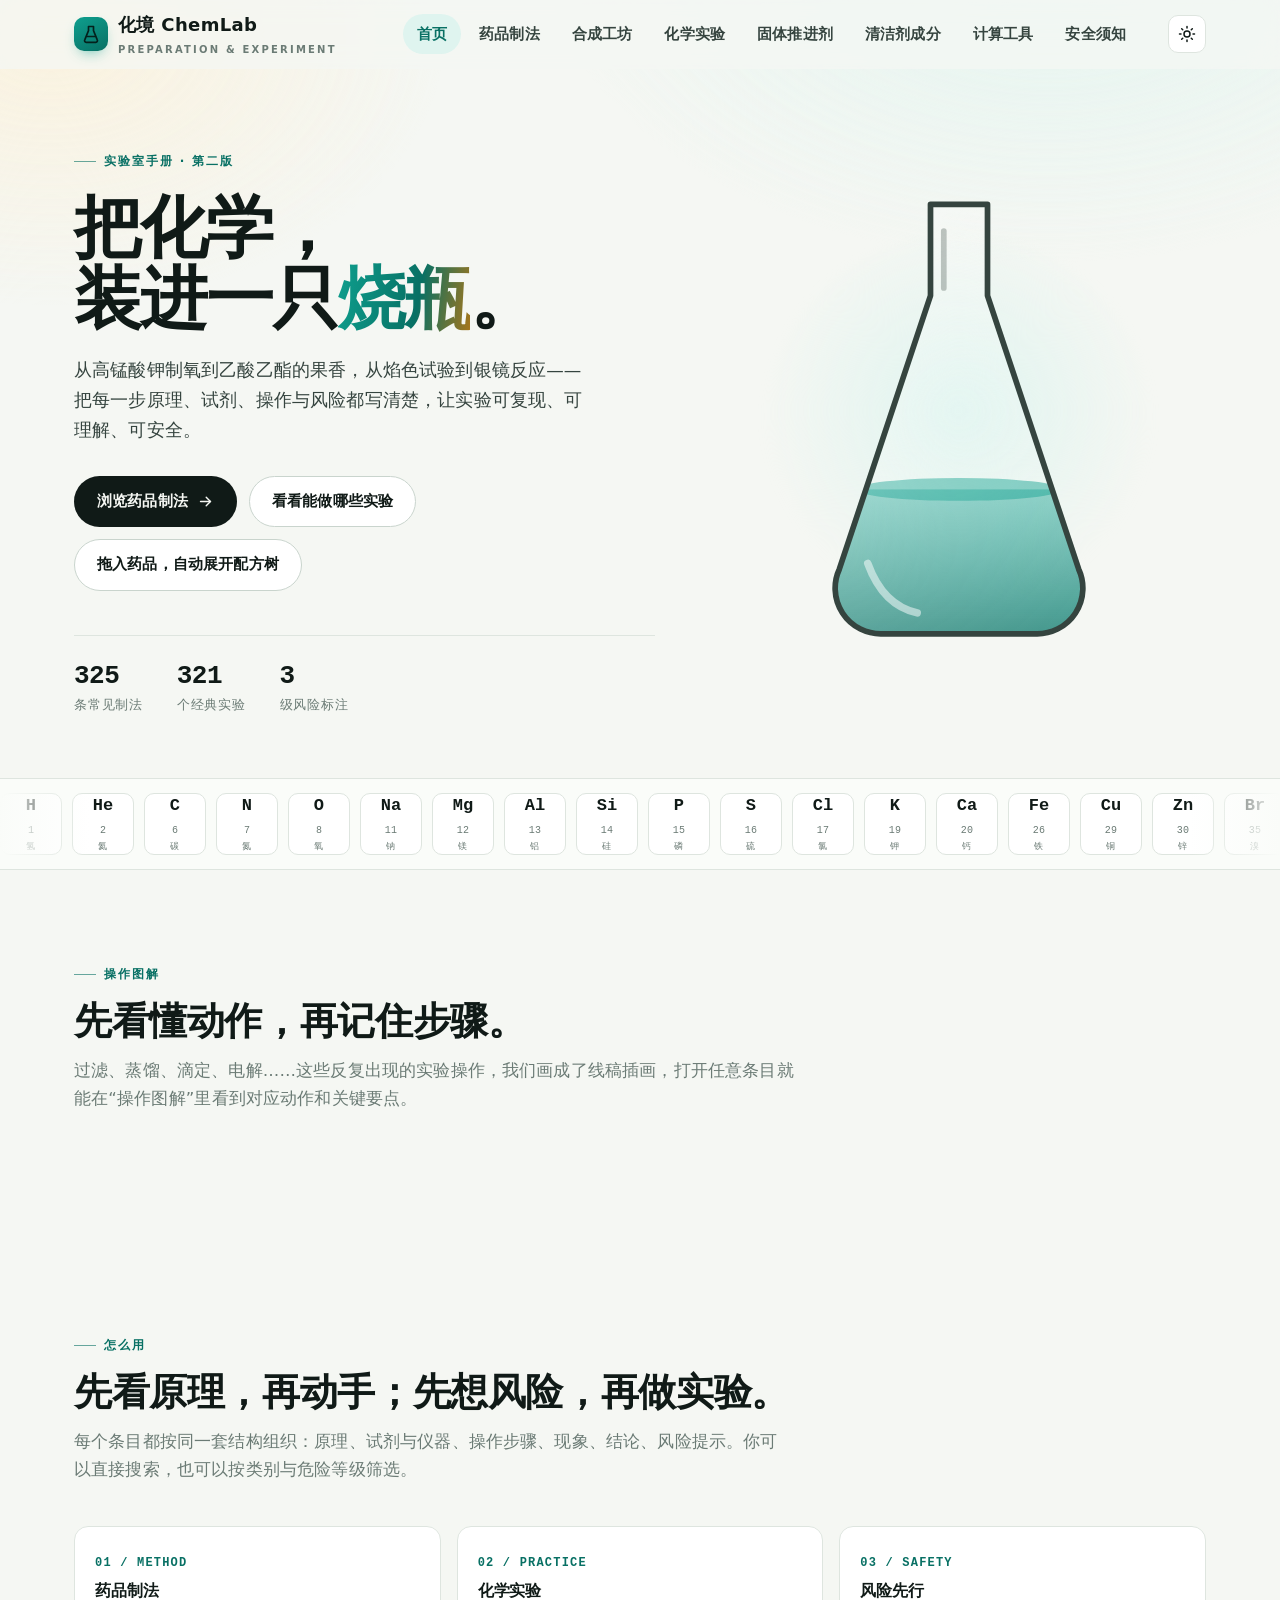
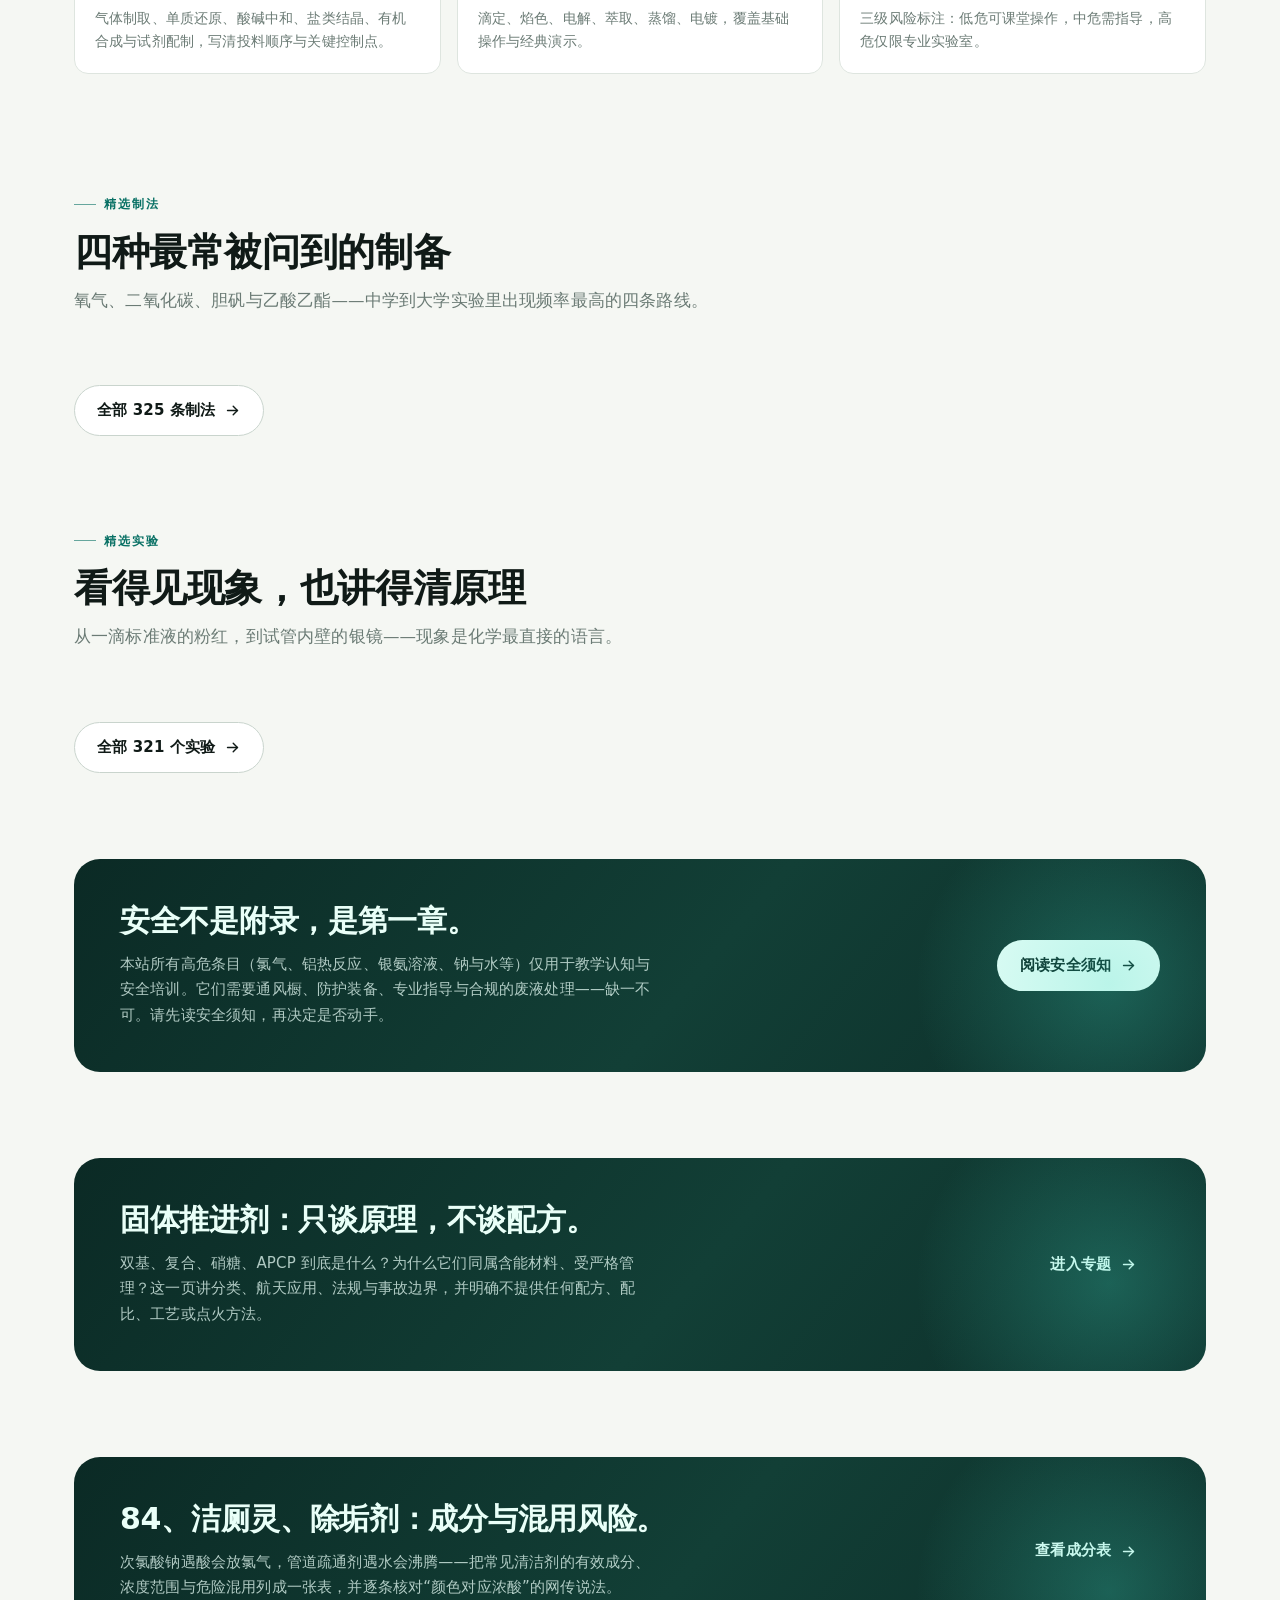
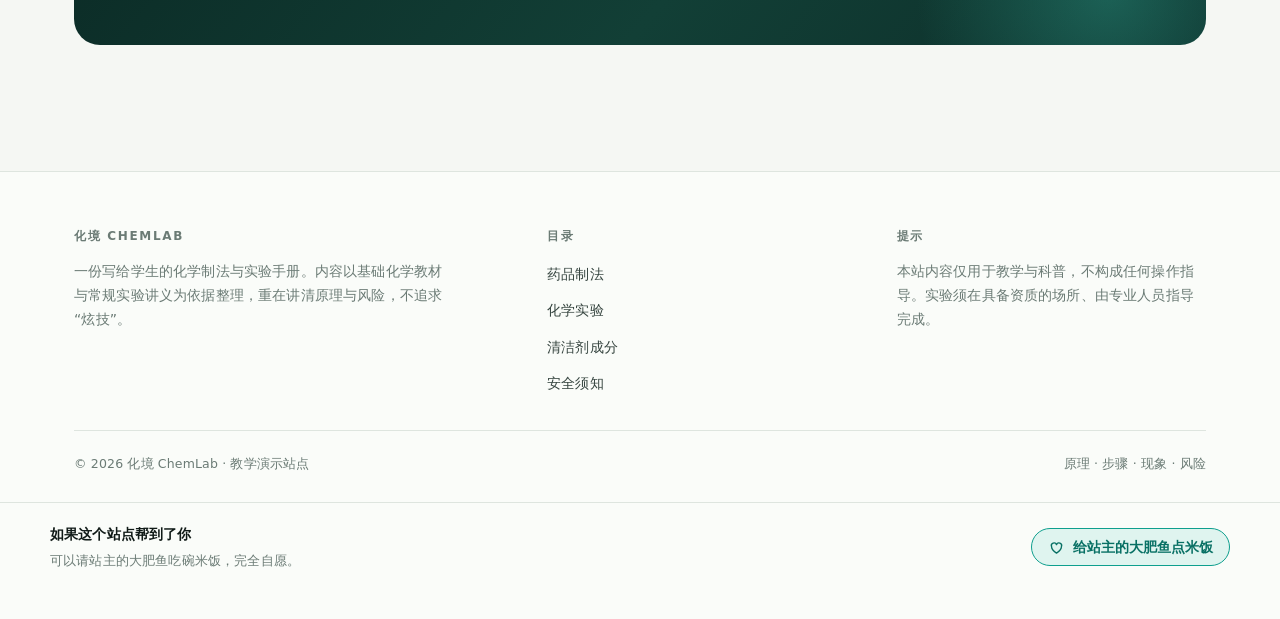
==== index.html @ 9782b228 "Add files via upload" ====
<!DOCTYPE html>
<html lang="zh-CN" data-theme="light">
<head>
<meta charset="UTF-8">
<meta name="viewport" content="width=device-width, initial-scale=1">
<title>化境 ChemLab · 常见化学品制法与化学实验手册</title>
<meta name="description" content="面向中学与大学基础化学的制法与实验手册：325 条常见化学品与试剂的实验室制法、321 个经典化学实验，含原理、试剂、步骤、现象、安全提示与实验难度分级；制造链路可视化、盐类离子交叉表，合成工坊可自动展开多步合成配方树。">
<link rel="icon" href="data:image/svg+xml,%3Csvg xmlns='http://www.w3.org/2000/svg' viewBox='0 0 24 24'%3E%3Cpath fill='%230e9f8e' d='M9 2h6v5l4.5 11A2 2 0 0 1 17.6 21H6.4a2 2 0 0 1-1.9-3L9 7V2z'/%3E%3C/svg%3E">
<script>
  (function () {
    try {
      var t = localStorage.getItem("chemlab-theme");
      if (!t) t = window.matchMedia && window.matchMedia("(prefers-color-scheme: dark)").matches ? "dark" : "light";
      document.documentElement.setAttribute("data-theme", t);
    } catch (e) {}
  })();
</script>
<link rel="stylesheet" href="assets/style.css">
  <script src="assets/analytics.js" defer></script>
  <meta name="theme-color" content="#0e9f8e">
  <meta name="color-scheme" content="light dark">
  <link rel="canonical" href="https://eloncheng0831.github.io/chemlab/">
  <meta property="og:type" content="website">
  <meta property="og:site_name" content="化境 ChemLab">
  <meta property="og:title" content="化境 ChemLab · 常见化学品制法与化学实验手册">
  <meta property="og:description" content="面向中学与大学基础化学的制法与实验手册：325 条常见化学品与试剂的实验室制法、321 个经典化学实验，含原理、试剂、步骤、现象、安全提示与实验难度分级；制造链路可视化、盐类离子交叉表，合成工坊可自动展开多步合成配方树。">
  <meta property="og:url" content="https://eloncheng0831.github.io/chemlab/">
  <meta name="twitter:card" content="summary">
  <meta name="twitter:title" content="化境 ChemLab · 常见化学品制法与化学实验手册">
  <meta name="twitter:description" content="面向中学与大学基础化学的制法与实验手册：325 条常见化学品与试剂的实验室制法、321 个经典化学实验，含原理、试剂、步骤、现象、安全提示与实验难度分级；制造链路可视化、盐类离子交叉表，合成工坊可自动展开多步合成配方树。">
</head>
<body>

<header class="nav">
  <div class="wrap nav-inner">
    <a class="brand" href="index.html" aria-label="化境 ChemLab 首页">
      <span class="mark" aria-hidden="true">
        <svg viewBox="0 0 24 24" fill="none" stroke="currentColor" stroke-width="2" stroke-linecap="round" stroke-linejoin="round"><path d="M9 3h6v5l4.5 11A2 2 0 0 1 17.6 22H6.4a2 2 0 0 1-1.9-3L9 8Z"/><path d="M7 15h10"/></svg>
      </span>
      <span>化境 ChemLab<small>Preparation &amp; Experiment</small></span>
    </a>

    <nav class="nav-links" id="nav-links" aria-label="主导航">
      <a href="index.html" aria-current="page">首页</a>
      <a href="preparations.html">药品制法</a>
      <a href="forge.html">合成工坊</a>
      <a href="experiments.html">化学实验</a>
      <a href="propellants.html">固体推进剂</a>
      <a href="cleaners.html">清洁剂成分</a>
      <a href="tools.html">计算工具</a>
      <a href="safety.html">安全须知</a>
    </nav>

    <button class="icon-btn theme-toggle" type="button" aria-label="切换主题">
      <svg class="sun" viewBox="0 0 24 24" fill="none" stroke="currentColor" stroke-width="2" stroke-linecap="round"><circle cx="12" cy="12" r="4"/><path d="M12 2v2M12 20v2M4.9 4.9l1.4 1.4M17.7 17.7l1.4 1.4M2 12h2M20 12h2M4.9 19.1l1.4-1.4M17.7 6.3l1.4-1.4"/></svg>
      <svg class="moon" viewBox="0 0 24 24" fill="none" stroke="currentColor" stroke-width="2" stroke-linecap="round" stroke-linejoin="round"><path d="M21 12.8A9 9 0 1 1 11.2 3a7 7 0 0 0 9.8 9.8Z"/></svg>
    </button>

    <button class="icon-btn nav-toggle" type="button" aria-label="打开菜单" aria-expanded="false" aria-controls="nav-links">
      <svg viewBox="0 0 24 24" fill="none" stroke="currentColor" stroke-width="2" stroke-linecap="round"><path d="M4 7h16M4 12h16M4 17h16"/></svg>
    </button>
  </div>
</header>

<main>

  <!-- ============ 英雄区 ============ -->
  <section class="hero">
    <div class="wrap hero-grid">
      <div>
        <span class="eyebrow">实验室手册 · 第二版</span>
        <h1>把化学，<br>装进一只<em>烧瓶</em>。</h1>
        <p class="lede">
          从高锰酸钾制氧到乙酸乙酯的果香，从焰色试验到银镜反应——
          把每一步原理、试剂、操作与风险都写清楚，让实验可复现、可理解、可安全。
        </p>

        <div class="hero-actions">
          <a class="btn btn-primary" href="preparations.html">
            浏览药品制法
            <svg viewBox="0 0 24 24" fill="none" stroke="currentColor" stroke-width="2" stroke-linecap="round" stroke-linejoin="round"><path d="M5 12h14"/><path d="m13 6 6 6-6 6"/></svg>
          </a>
          <a class="btn btn-ghost" href="experiments.html">看看能做哪些实验</a>
          <a class="btn btn-ghost" href="forge.html">拖入药品，自动展开配方树</a>
        </div>

        <div class="hero-stats">
          <div><span class="num">325</span><span class="lbl">条常见制法</span></div>
          <div><span class="num">321</span><span class="lbl">个经典实验</span></div>
          <div><span class="num">3</span><span class="lbl">级风险标注</span></div>
        </div>
      </div>

      <div class="flask-stage" aria-hidden="true">
        <svg class="flask" viewBox="0 0 200 270" style="color: var(--ink-2)">
          <defs>
            <linearGradient id="glass" x1="0" y1="0" x2="1" y2="1">
              <stop offset="0" stop-color="#ffffff" stop-opacity=".28"/>
              <stop offset="1" stop-color="#ffffff" stop-opacity="0"/>
            </linearGradient>
            <linearGradient id="liq" x1="0" y1="0" x2="0" y2="1">
              <stop offset="0" stop-color="var(--accent)" stop-opacity=".45"/>
              <stop offset="1" stop-color="var(--accent-deep)" stop-opacity=".82"/>
            </linearGradient>
            <clipPath id="flaskClip">
              <path d="M85 16H115V64L163 208A24 24 0 0 1 141 242H59A24 24 0 0 1 37 208L85 64Z"/>
            </clipPath>
          </defs>

          <g clip-path="url(#flaskClip)">
            <rect class="liquid" x="0" y="166" width="200" height="90" fill="url(#liq)"/>
            <ellipse cx="100" cy="166" rx="54" ry="6" fill="var(--accent)" opacity=".5"/>
            <circle class="bubble" cx="82" cy="228" r="4" fill="#eafff9" opacity=".85"/>
            <circle class="bubble" cx="104" cy="232" r="6" fill="#eafff9" opacity=".7"/>
            <circle class="bubble" cx="120" cy="226" r="3" fill="#eafff9" opacity=".9"/>
            <circle class="bubble" cx="94" cy="230" r="2.5" fill="#eafff9" opacity=".8"/>
          </g>

          <path d="M85 16H115V64L163 208A24 24 0 0 1 141 242H59A24 24 0 0 1 37 208L85 64Z"
                fill="url(#glass)" stroke="currentColor" stroke-width="3" stroke-linejoin="round"/>
          <path d="M92 30V60" stroke="currentColor" stroke-opacity=".3" stroke-width="3" stroke-linecap="round"/>
          <path d="M52 205q8 22 26 26" stroke="#ffffff" stroke-opacity=".5" stroke-width="4" stroke-linecap="round" fill="none"/>
        </svg>
      </div>
    </div>
  </section>

  <!-- ============ 元素带 ============ -->
  <div class="element-strip" aria-hidden="true">
    <div class="element-track"></div>
  </div>

  <!-- ============ 操作图解 ============ -->
  <section class="section section-art">
    <div class="wrap">
      <div class="section-head reveal">
        <span class="eyebrow">操作图解</span>
        <h2>先看懂动作，再记住步骤。</h2>
        <p>过滤、蒸馏、滴定、电解……这些反复出现的实验操作，我们画成了线稿插画，打开任意条目就能在“操作图解”里看到对应动作和关键要点。</p>
      </div>
      <div class="art-strip" id="art-strip" aria-label="常见实验操作图解"></div>
    </div>
  </section>
  <!-- ============ 三个入口 ============ -->
  <section class="section">
    <div class="wrap">
      <div class="section-head reveal">
        <span class="eyebrow">怎么用</span>
        <h2>先看原理，再动手；先想风险，再做实验。</h2>
        <p>每个条目都按同一套结构组织：原理、试剂与仪器、操作步骤、现象、结论、风险提示。你可以直接搜索，也可以按类别与危险等级筛选。</p>
      </div>

      <div class="rule-grid">
        <div class="rule reveal">
          <span class="n">01 / METHOD</span>
          <h4>药品制法</h4>
          <p>气体制取、单质还原、酸碱中和、盐类结晶、有机合成与试剂配制，写清投料顺序与关键控制点。</p>
        </div>
        <div class="rule reveal">
          <span class="n">02 / PRACTICE</span>
          <h4>化学实验</h4>
          <p>滴定、焰色、电解、萃取、蒸馏、电镀，覆盖基础操作与经典演示。</p>
        </div>
        <div class="rule reveal">
          <span class="n">03 / SAFETY</span>
          <h4>风险先行</h4>
          <p>三级风险标注：低危可课堂操作，中危需指导，高危仅限专业实验室。</p>
        </div>
      </div>
    </div>
  </section>

  <!-- ============ 精选制法 ============ -->
  <section class="section" style="padding-top: 0;">
    <div class="wrap">
      <div class="section-head reveal">
        <span class="eyebrow">精选制法</span>
        <h2>四种最常被问到的制备</h2>
        <p>氧气、二氧化碳、胆矾与乙酸乙酯——中学到大学实验里出现频率最高的四条路线。</p>
      </div>
      <div class="grid" id="featured-prep"></div>
      <div style="margin-top: 28px;">
        <a class="btn btn-ghost" href="preparations.html">
          全部 325 条制法
          <svg viewBox="0 0 24 24" fill="none" stroke="currentColor" stroke-width="2" stroke-linecap="round" stroke-linejoin="round"><path d="M5 12h14"/><path d="m13 6 6 6-6 6"/></svg>
        </a>
      </div>
    </div>
  </section>

  <!-- ============ 精选实验 ============ -->
  <section class="section" style="padding-top: 0;">
    <div class="wrap">
      <div class="section-head reveal">
        <span class="eyebrow">精选实验</span>
        <h2>看得见现象，也讲得清原理</h2>
        <p>从一滴标准液的粉红，到试管内壁的银镜——现象是化学最直接的语言。</p>
      </div>
      <div class="grid" id="featured-exp"></div>
      <div style="margin-top: 28px;">
        <a class="btn btn-ghost" href="experiments.html">
          全部 321 个实验
          <svg viewBox="0 0 24 24" fill="none" stroke="currentColor" stroke-width="2" stroke-linecap="round" stroke-linejoin="round"><path d="M5 12h14"/><path d="m13 6 6 6-6 6"/></svg>
        </a>
      </div>
    </div>
  </section>

  <!-- ============ 安全横幅 ============ -->
  <section class="section" style="padding-top: 0;">
    <div class="wrap">
      <div class="banner reveal">
        <div>
          <h3>安全不是附录，是第一章。</h3>
          <p>本站所有高危条目（氯气、铝热反应、银氨溶液、钠与水等）仅用于教学认知与安全培训。它们需要通风橱、防护装备、专业指导与合规的废液处理——缺一不可。请先读安全须知，再决定是否动手。</p>
        </div>
        <a class="btn btn-primary" href="safety.html">
          阅读安全须知
          <svg viewBox="0 0 24 24" fill="none" stroke="currentColor" stroke-width="2" stroke-linecap="round" stroke-linejoin="round"><path d="M5 12h14"/><path d="m13 6 6 6-6 6"/></svg>
        </a>
      </div>
    </div>
  </section>

  <section class="section" style="padding-top: 0;">
    <div class="wrap">
      <div class="banner reveal">
        <div>
          <h3>固体推进剂：只谈原理，不谈配方。</h3>
          <p>双基、复合、硝糖、APCP 到底是什么？为什么它们同属含能材料、受严格管理？这一页讲分类、航天应用、法规与事故边界，并明确不提供任何配方、配比、工艺或点火方法。</p>
        </div>
        <a class="btn" href="propellants.html">
          进入专题
          <svg viewBox="0 0 24 24" fill="none" stroke="currentColor" stroke-width="2" stroke-linecap="round" stroke-linejoin="round"><path d="M5 12h14"/><path d="m13 6 6 6-6 6"/></svg>
        </a>
      </div>
    </div>
  </section>


  <section class="section" style="padding-top: 0;">
    <div class="wrap">
      <div class="banner reveal">
        <div>
          <h3>84、洁厕灵、除垢剂：成分与混用风险。</h3>
          <p>次氯酸钠遇酸会放氯气，管道疏通剂遇水会沸腾——把常见清洁剂的有效成分、浓度范围与危险混用列成一张表，并逐条核对“颜色对应浓酸”的网传说法。</p>
        </div>
        <a class="btn" href="cleaners.html">
          查看成分表
          <svg viewBox="0 0 24 24" fill="none" stroke="currentColor" stroke-width="2" stroke-linecap="round" stroke-linejoin="round"><path d="M5 12h14"/><path d="m13 6 6 6-6 6"/></svg>
        </a>
      </div>
    </div>
  </section>
</main>

<footer class="footer">
  <div class="wrap">
    <div class="footer-grid">
      <div>
        <h5>化境 ChemLab</h5>
        <p>一份写给学生的化学制法与实验手册。内容以基础化学教材与常规实验讲义为依据整理，重在讲清原理与风险，不追求“炫技”。</p>
      </div>
      <div>
        <h5>目录</h5>
        <ul>
          <li><a href="preparations.html">药品制法</a></li>
          <li><a href="experiments.html">化学实验</a></li>
          <li><a href="cleaners.html">清洁剂成分</a></li>
          <li><a href="safety.html">安全须知</a></li>
        </ul>
      </div>
      <div>
        <h5>提示</h5>
        <p>本站内容仅用于教学与科普，不构成任何操作指导。实验须在具备资质的场所、由专业人员指导完成。</p>
      </div>
    </div>
    <div class="footer-bottom">
      <span>© <span data-year>2026</span> 化境 ChemLab · 教学演示站点</span>
      <span>原理 · 步骤 · 现象 · 风险</span>
    </div>
  </div>
</footer>
  <script src="assets/data-home.js"></script>
<script src="assets/add-content.js"></script>
<script src="assets/art.js"></script>
<script src="assets/app.js"></script>
</body>
</html>
---- assets/style.css ----
/* ============================================================
   化境 ChemLab — 静态站点样式
   ============================================================ */

:root {
  --bg: #f5f7f3;
  --bg-soft: #ebf0e9;
  --surface: #ffffff;
  --surface-2: #fafcf9;
  --ink: #101a17;
  --ink-2: #35443f;
  --muted: #6b7b75;
  --line: #dee5df;
  --line-strong: #c9d4cd;
  --accent: #0e9f8e;
  --accent-deep: #087064;
  --accent-soft: #dff4ef;
  --warn: #d8503a;
  --warn-soft: #fdeae6;
  --amber: #a9761a;
  --amber-soft: #fbf1db;
  --ok: #2c8a58;
  --ok-soft: #e4f4ea;
  --radius: 18px;
  --radius-sm: 12px;
  --shadow: 0 1px 2px rgba(16, 26, 23, 0.04), 0 14px 34px -22px rgba(16, 26, 23, 0.35);
  --shadow-lift: 0 2px 4px rgba(16, 26, 23, 0.05), 0 24px 48px -24px rgba(16, 26, 23, 0.32);
  --mono: "Cascadia Code", "JetBrains Mono", Consolas, "Courier New", monospace;
  --sans: "Segoe UI", "PingFang SC", "Hiragino Sans GB", "Microsoft YaHei", system-ui, -apple-system, sans-serif;
  --maxw: 1180px;
}

[data-theme="dark"] {
  --bg: #080f0d;
  --bg-soft: #0d1614;
  --surface: #101a17;
  --surface-2: #0c1513;
  --ink: #e8f2ee;
  --ink-2: #c3d3cd;
  --muted: #8ba09a;
  --line: #20302b;
  --line-strong: #2c403a;
  --accent: #3fd9c0;
  --accent-deep: #7ff0dc;
  --accent-soft: #0f2f2a;
  --warn: #ff7a62;
  --warn-soft: #2c1714;
  --amber: #e6b45c;
  --amber-soft: #2a2113;
  --ok: #5fd694;
  --ok-soft: #0f2a1c;
  --shadow: 0 1px 2px rgba(0, 0, 0, 0.4), 0 18px 40px -24px rgba(0, 0, 0, 0.8);
  --shadow-lift: 0 2px 6px rgba(0, 0, 0, 0.5), 0 30px 60px -28px rgba(0, 0, 0, 0.9);
}

* { box-sizing: border-box; }

html {
  scroll-behavior: smooth;
  -webkit-text-size-adjust: 100%;
}

body {
  margin: 0;
  background: var(--bg);
  color: var(--ink);
  font-family: var(--sans);
  font-size: 16px;
  line-height: 1.7;
  letter-spacing: 0.01em;
  -webkit-font-smoothing: antialiased;
  overflow-x: hidden;
}

body::before {
  content: "";
  position: fixed;
  inset: 0;
  z-index: -1;
  pointer-events: none;
  background:
    radial-gradient(46rem 30rem at 82% -8%, var(--accent-soft), transparent 70%),
    radial-gradient(38rem 26rem at 4% 4%, var(--amber-soft), transparent 65%);
  opacity: 0.85;
}

img, svg { display: block; max-width: 100%; }
a { color: inherit; text-decoration: none; }
button { font: inherit; color: inherit; }

h1, h2, h3, h4 {
  margin: 0;
  line-height: 1.22;
  letter-spacing: -0.01em;
  font-weight: 700;
}

p { margin: 0; }

::selection { background: var(--accent); color: #03211c; }

:focus-visible {
  outline: 2px solid var(--accent);
  outline-offset: 3px;
  border-radius: 6px;
}

.wrap {
  width: 100%;
  max-width: var(--maxw);
  margin-inline: auto;
  padding-inline: 24px;
}

/* ---------------- 导航 ---------------- */
.nav {
  position: sticky;
  top: 0;
  z-index: 60;
  backdrop-filter: blur(14px) saturate(140%);
  -webkit-backdrop-filter: blur(14px) saturate(140%);
  background: color-mix(in srgb, var(--bg) 82%, transparent);
  border-bottom: 1px solid transparent;
  transition: border-color 0.25s, background 0.25s;
}

.nav.is-scrolled {
  border-bottom-color: var(--line);
  background: color-mix(in srgb, var(--bg) 92%, transparent);
}

.nav-inner {
  display: flex;
  align-items: center;
  gap: 28px;
  height: 68px;
}

.brand {
  display: flex;
  align-items: center;
  gap: 10px;
  font-weight: 800;
  font-size: 18px;
  letter-spacing: 0.02em;
  margin-right: auto;
}

.brand .mark {
  width: 34px;
  height: 34px;
  display: grid;
  place-items: center;
  border-radius: 10px;
  background: linear-gradient(150deg, var(--accent), var(--accent-deep));
  color: #04211c;
  box-shadow: 0 6px 16px -8px var(--accent);
}

.brand .mark svg { width: 20px; height: 20px; }

.brand small {
  display: block;
  font-size: 10px;
  font-weight: 600;
  letter-spacing: 0.22em;
  text-transform: uppercase;
  color: var(--muted);
}

.nav-links {
  display: flex;
  align-items: center;
  gap: 4px;
}

.nav-links a {
  padding: 8px 14px;
  border-radius: 999px;
  font-size: 14.5px;
  font-weight: 600;
  color: var(--ink-2);
  transition: background 0.18s, color 0.18s;
}

.nav-links a:hover { background: var(--surface); color: var(--ink); }
.nav-links a[aria-current="page"] { background: var(--accent-soft); color: var(--accent-deep); }

.icon-btn {
  width: 38px;
  height: 38px;
  display: grid;
  place-items: center;
  border-radius: 10px;
  border: 1px solid var(--line);
  background: var(--surface);
  cursor: pointer;
  transition: border-color 0.18s, transform 0.18s, background 0.18s;
}

.icon-btn:hover { border-color: var(--accent); transform: translateY(-1px); }
.icon-btn svg { width: 18px; height: 18px; }

.theme-toggle .moon { display: none; }
[data-theme="dark"] .theme-toggle .sun { display: none; }
[data-theme="dark"] .theme-toggle .moon { display: block; }

.nav-toggle { display: none; }

@media (max-width: 860px) {
  .nav-links {
    position: absolute;
    top: 100%;
    left: 12px;
    right: 12px;
    flex-direction: column;
    align-items: stretch;
    gap: 2px;
    padding: 10px;
    background: var(--surface);
    border: 1px solid var(--line);
    border-radius: 16px;
    box-shadow: var(--shadow-lift);
    display: none;
  }
  .nav-links.is-open { display: flex; }
  .nav-links a { padding: 12px 14px; border-radius: 10px; font-size: 16px; }
  .nav-toggle { display: grid; }
}

/* ---------------- 通用块 ---------------- */
.eyebrow {
  display: inline-flex;
  align-items: center;
  gap: 8px;
  font-size: 12px;
  font-weight: 700;
  letter-spacing: 0.16em;
  text-transform: uppercase;
  color: var(--accent-deep);
}

.eyebrow::before {
  content: "";
  width: 22px;
  height: 1px;
  background: currentColor;
  opacity: 0.6;
}

.section { padding: 86px 0; }
.section-head { max-width: 720px; margin-bottom: 42px; }
.section-head h2 { font-size: clamp(26px, 3.4vw, 38px); margin: 14px 0 12px; }
.section-head p { color: var(--muted); font-size: 16.5px; }

.lede { font-size: 17px; color: var(--ink-2); }

.btn {
  display: inline-flex;
  align-items: center;
  gap: 9px;
  padding: 12px 22px;
  border-radius: 999px;
  font-weight: 650;
  font-size: 15px;
  border: 1px solid transparent;
  cursor: pointer;
  transition: transform 0.18s, box-shadow 0.18s, background 0.18s, border-color 0.18s;
}

.btn svg { width: 17px; height: 17px; }
.btn-primary { background: var(--ink); color: var(--bg); }
.btn-primary:hover { transform: translateY(-2px); box-shadow: 0 14px 30px -16px var(--ink); }
[data-theme="dark"] .btn-primary { background: var(--accent); color: #04211c; }
.btn-ghost { border-color: var(--line-strong); background: var(--surface); color: var(--ink); }
.btn-ghost:hover { border-color: var(--accent); color: var(--accent-deep); transform: translateY(-2px); }

/* ---------------- 英雄区 ---------------- */
.hero {
  padding: 74px 0 60px;
  position: relative;
}

.hero-grid {
  display: grid;
  grid-template-columns: 1.08fr 0.92fr;
  gap: 56px;
  align-items: center;
}

.hero h1 {
  font-size: clamp(38px, 6vw, 68px);
  letter-spacing: -0.03em;
  line-height: 1.05;
  margin: 20px 0 22px;
}

.hero h1 em {
  font-style: normal;
  background: linear-gradient(100deg, var(--accent), var(--accent-deep) 60%, var(--amber));
  -webkit-background-clip: text;
  background-clip: text;
  color: transparent;
}

.hero p.lede { max-width: 46ch; font-size: 17.5px; }

.hero-actions { display: flex; flex-wrap: wrap; gap: 12px; margin-top: 30px; }

.hero-stats {
  display: flex;
  gap: 34px;
  margin-top: 44px;
  padding-top: 26px;
  border-top: 1px solid var(--line);
}

.hero-stats .num {
  font-family: var(--mono);
  font-size: 26px;
  font-weight: 600;
  letter-spacing: -0.02em;
  display: block;
  line-height: 1.1;
}

.hero-stats .lbl { font-size: 12.5px; color: var(--muted); letter-spacing: 0.06em; }

/* 烧瓶插画 */
.flask-stage {
  position: relative;
  display: grid;
  place-items: center;
  min-height: 420px;
}

.flask-stage::before {
  content: "";
  position: absolute;
  width: 78%;
  aspect-ratio: 1;
  border-radius: 50%;
  background: radial-gradient(circle at 50% 45%, var(--accent-soft), transparent 68%);
  filter: blur(6px);
}

.flask { width: min(100%, 380px); position: relative; z-index: 1; }
.flask .liquid { animation: liquid 6s ease-in-out infinite; transform-origin: 100px 210px; }
.flask .bubble { animation: rise 4.4s linear infinite; opacity: 0; }
.flask .bubble:nth-of-type(2) { animation-delay: 1.1s; }
.flask .bubble:nth-of-type(3) { animation-delay: 2.2s; }
.flask .bubble:nth-of-type(4) { animation-delay: 3.1s; }

@keyframes liquid {
  0%, 100% { transform: rotate(0deg) scaleY(1); }
  50% { transform: rotate(-1.2deg) scaleY(1.02); }
}

@keyframes rise {
  0% { transform: translateY(0) scale(0.6); opacity: 0; }
  16% { opacity: 0.9; }
  70% { opacity: 0.55; }
  100% { transform: translateY(-52px) scale(1.05); opacity: 0; }
}

/* 元素带 */
.element-strip {
  border-block: 1px solid var(--line);
  background: var(--surface-2);
  overflow: hidden;
  padding: 14px 0;
  position: relative;
}

.element-strip::before,
.element-strip::after {
  content: "";
  position: absolute;
  top: 0;
  bottom: 0;
  width: 90px;
  z-index: 2;
  pointer-events: none;
}

.element-strip::before { left: 0; background: linear-gradient(90deg, var(--surface-2), transparent); }
.element-strip::after { right: 0; background: linear-gradient(270deg, var(--surface-2), transparent); }

.element-track {
  display: flex;
  gap: 10px;
  width: max-content;
  animation: slide 46s linear infinite;
}

.element-strip:hover .element-track { animation-play-state: paused; }

@keyframes slide {
  from { transform: translateX(0); }
  to { transform: translateX(-50%); }
}

.el {
  width: 62px;
  height: 62px;
  flex: none;
  border: 1px solid var(--line);
  border-radius: 10px;
  background: var(--surface);
  display: grid;
  align-content: center;
  justify-items: center;
  gap: 1px;
  font-family: var(--mono);
  transition: transform 0.2s, border-color 0.2s;
}

.el:hover { transform: translateY(-3px); border-color: var(--accent); }
.el b { font-size: 17px; font-weight: 700; }
.el i { font-style: normal; font-size: 10px; color: var(--muted); }
.el span { font-size: 9px; color: var(--muted); letter-spacing: 0.04em; }

/* ---------------- 卡片 ---------------- */
.grid {
  display: grid;
  grid-template-columns: repeat(auto-fill, minmax(288px, 1fr));
  gap: 18px;
}
.grid-more {
  grid-column: 1 / -1;
  justify-self: center;
  margin-top: 4px;
  padding: 10px 24px;
  border: 1px dashed var(--line-strong);
  border-radius: 999px;
  background: var(--surface);
  color: var(--ink-2);
  font: inherit;
  font-size: 13px;
  cursor: pointer;
}
.grid-more:hover { border-color: var(--accent); color: var(--accent-deep); }

.card {
  position: relative;
  display: flex;
  flex-direction: column;
  gap: 12px;
  padding: 22px 22px 20px;
  background: var(--surface);
  border: 1px solid var(--line);
  border-radius: var(--radius);
  box-shadow: var(--shadow);
  cursor: pointer;
  text-align: left;
  transition: transform 0.22s cubic-bezier(0.2, 0.7, 0.3, 1), box-shadow 0.22s, border-color 0.22s;
  overflow: hidden;
}

.card::after {
  content: "";
  position: absolute;
  inset: auto -30% -60% -30%;
  height: 120px;
  background: radial-gradient(ellipse at center, var(--accent-soft), transparent 70%);
  opacity: 0;
  transition: opacity 0.3s;
  pointer-events: none;
}

.card:hover,
.card:focus-visible {
  transform: translateY(-4px);
  border-color: color-mix(in srgb, var(--accent) 55%, var(--line));
  box-shadow: var(--shadow-lift);
}

.card:hover::after { opacity: 1; }

.card-top {
  display: flex;
  align-items: center;
  gap: 8px;
  justify-content: space-between;
}

.cat {
  font-size: 11px;
  font-weight: 700;
  letter-spacing: 0.1em;
  color: var(--accent-deep);
  background: var(--accent-soft);
  padding: 4px 10px;
  border-radius: 999px;
}

.hz {
  font-size: 11px;
  font-weight: 700;
  letter-spacing: 0.04em;
  padding: 4px 9px;
  border-radius: 999px;
  border: 1px solid;
  display: inline-flex;
  align-items: center;
  gap: 5px;
  white-space: nowrap;
}

.hz::before {
  content: "";
  width: 6px;
  height: 6px;
  border-radius: 50%;
  background: currentColor;
}

.hz-1 { color: var(--ok); background: var(--ok-soft); border-color: color-mix(in srgb, var(--ok) 26%, transparent); }
.hz-2 { color: var(--amber); background: var(--amber-soft); border-color: color-mix(in srgb, var(--amber) 30%, transparent); }
.hz-3 { color: var(--warn); background: var(--warn-soft); border-color: color-mix(in srgb, var(--warn) 32%, transparent); }

.diff {
  font-size: 11px;
  font-weight: 700;
  letter-spacing: 0.03em;
  padding: 4px 9px;
  border-radius: 999px;
  border: 1px solid var(--line);
  background: var(--surface-2);
  color: var(--muted);
  display: inline-flex;
  align-items: center;
  gap: 5px;
  white-space: nowrap;
}

.diff::before {
  content: "";
  width: 6px;
  height: 6px;
  border-radius: 2px;
  background: currentColor;
}

.diff-1 { color: var(--ok); border-color: color-mix(in srgb, var(--ok) 26%, transparent); background: var(--ok-soft); }
.diff-2 { color: var(--accent-deep); border-color: color-mix(in srgb, var(--accent) 30%, transparent); background: var(--accent-soft); }
.diff-3 { color: var(--warn); border-color: color-mix(in srgb, var(--warn) 30%, transparent); background: var(--warn-soft); }

/* 卡片标签区里的难度胶囊要压过 .card .tags span 的通用样式 */
.card .tags .diff { padding: 3px 9px; font-weight: 700; }
.card .tags .diff-1 { color: var(--ok); border-color: color-mix(in srgb, var(--ok) 26%, transparent); background: var(--ok-soft); }
.card .tags .diff-2 { color: var(--accent-deep); border-color: color-mix(in srgb, var(--accent) 30%, transparent); background: var(--accent-soft); }
.card .tags .diff-3 { color: var(--warn); border-color: color-mix(in srgb, var(--warn) 30%, transparent); background: var(--warn-soft); }

.card h3 { font-size: 19px; letter-spacing: -0.01em; }

.card .eq {
  font-family: var(--mono);
  font-size: 12.5px;
  line-height: 1.65;
  color: var(--ink-2);
  background: var(--surface-2);
  border: 1px solid var(--line);
  border-radius: 8px;
  padding: 8px 10px;
  overflow-x: auto;
  white-space: nowrap;
  scrollbar-width: thin;
}

.card .desc {
  font-size: 14px;
  color: var(--muted);
  display: -webkit-box;
  -webkit-line-clamp: 2;
  -webkit-box-orient: vertical;
  overflow: hidden;
}

.card .foot {
  margin-top: auto;
  padding-top: 6px;
  display: flex;
  align-items: center;
  justify-content: space-between;
  font-size: 12.5px;
  font-weight: 650;
  color: var(--accent-deep);
}

.card .foot svg { width: 15px; height: 15px; transition: transform 0.2s; }
.card:hover .foot svg { transform: translateX(4px); }

.card .tags { display: flex; flex-wrap: wrap; gap: 6px; }
.card .tags span {
  font-size: 11px;
  color: var(--muted);
  border: 1px solid var(--line);
  border-radius: 999px;
  padding: 2px 8px;
}

/* ---------------- 工具条 / 过滤 ---------------- */
.toolbar {
  display: flex;
  flex-wrap: wrap;
  align-items: center;
  gap: 14px;
  margin-bottom: 26px;
}

.search {
  position: relative;
  flex: 1 1 268px;
  max-width: 380px;
}

.search svg {
  position: absolute;
  left: 14px;
  top: 50%;
  transform: translateY(-50%);
  width: 17px;
  height: 17px;
  color: var(--muted);
  pointer-events: none;
}

.search input {
  width: 100%;
  padding: 12px 14px 12px 41px;
  border-radius: 999px;
  border: 1px solid var(--line);
  background: var(--surface);
  color: var(--ink);
  font: inherit;
  font-size: 14.5px;
  transition: border-color 0.18s, box-shadow 0.18s;
}

.search input::placeholder { color: var(--muted); }
.search input:focus {
  outline: none;
  border-color: var(--accent);
  box-shadow: 0 0 0 3px color-mix(in srgb, var(--accent) 18%, transparent);
}

.chips { display: flex; flex-wrap: wrap; gap: 7px; }

.chip {
  padding: 8px 14px;
  border-radius: 999px;
  border: 1px solid var(--line);
  background: var(--surface);
  font-size: 13px;
  font-weight: 600;
  color: var(--ink-2);
  cursor: pointer;
  transition: all 0.16s;
}

.chip:hover { border-color: var(--line-strong); color: var(--ink); }
.chip[aria-pressed="true"] {
  background: var(--ink);
  border-color: var(--ink);
  color: var(--bg);
}

[data-theme="dark"] .chip[aria-pressed="true"] { background: var(--accent); border-color: var(--accent); color: #04211c; }

.result-note { font-size: 13px; color: var(--muted); margin-left: auto; }

.empty {
  grid-column: 1 / -1;
  text-align: center;
  padding: 64px 20px;
  color: var(--muted);
  border: 1px dashed var(--line-strong);
  border-radius: var(--radius);
  background: var(--surface-2);
}

.empty b { display: block; color: var(--ink); font-size: 17px; margin-bottom: 6px; }

/* ---------------- 详情弹层 ---------------- */
dialog.sheet {
  width: min(880px, calc(100vw - 32px));
  max-height: min(88vh, 900px);
  padding: 0;
  border: 1px solid var(--line);
  border-radius: 22px;
  background: var(--surface);
  color: var(--ink);
  box-shadow: 0 40px 100px -40px rgba(0, 0, 0, 0.6);
  overflow: hidden;
}

dialog.sheet::backdrop {
  background: rgba(6, 14, 12, 0.55);
  backdrop-filter: blur(5px);
}

.sheet-shell {
  display: flex;
  flex-direction: column;
  max-height: min(88vh, 900px);
}

.sheet-head {
  position: sticky;
  top: 0;
  z-index: 2;
  display: flex;
  align-items: flex-start;
  gap: 16px;
  padding: 24px 26px 20px;
  background: var(--surface);
  border-bottom: 1px solid var(--line);
}

.sheet-head h3 { font-size: clamp(21px, 2.6vw, 26px); }
.sheet-head .sub {
  margin-top: 6px;
  font-family: var(--mono);
  font-size: 13px;
  color: var(--muted);
  word-break: break-word;
}

.sheet-head .meta { display: flex; gap: 8px; margin-top: 12px; flex-wrap: wrap; }

.sheet-title-wrap { flex: 1; min-width: 0; }

.sheet-close {
  margin-left: auto;
  flex: none;
  width: 36px;
  height: 36px;
  border-radius: 50%;
  border: 1px solid var(--line);
  background: var(--surface-2);
  display: grid;
  place-items: center;
  cursor: pointer;
  transition: background 0.18s, transform 0.18s;
}

.sheet-close:hover { background: var(--bg-soft); transform: rotate(90deg); }
.sheet-close svg { width: 16px; height: 16px; }

.sheet-body {
  overflow-y: auto;
  min-height: 0;
  padding: 24px 26px 34px;
  display: grid;
  gap: 26px;
  overscroll-behavior: contain;
}

.block h4 {
  display: flex;
  align-items: center;
  gap: 9px;
  font-size: 12px;
  font-weight: 800;
  letter-spacing: 0.14em;
  text-transform: uppercase;
  color: var(--muted);
  margin-bottom: 12px;
}

.block h4::before {
  content: "";
  width: 3px;
  height: 13px;
  border-radius: 2px;
  background: var(--accent);
}

.block .body-text { color: var(--ink-2); font-size: 15.5px; }

.eqs { display: grid; gap: 8px; }

.eqline {
  font-family: var(--mono);
  font-size: 13.5px;
  line-height: 1.6;
  padding: 12px 14px;
  border-radius: 10px;
  background: var(--surface-2);
  border: 1px solid var(--line);
  border-left: 3px solid var(--accent);
  overflow-x: auto;
  white-space: pre-wrap;
  word-break: break-word;
}

.two-col { display: grid; grid-template-columns: 1fr 1fr; gap: 18px; }

.list-plain { margin: 0; padding: 0; list-style: none; display: grid; gap: 8px; }

.list-plain li {
  display: flex;
  gap: 9px;
  font-size: 14.5px;
  color: var(--ink-2);
  line-height: 1.6;
}

.list-plain li::before {
  content: "";
  flex: none;
  width: 5px;
  height: 5px;
  margin-top: 9px;
  border-radius: 50%;
  background: var(--line-strong);
}

.steps { list-style: none; margin: 0; padding: 0; counter-reset: step; display: grid; gap: 12px; }

.steps li {
  position: relative;
  counter-increment: step;
  padding-left: 40px;
  font-size: 15px;
  color: var(--ink-2);
  line-height: 1.65;
}

.steps li::before {
  content: counter(step, decimal-leading-zero);
  position: absolute;
  left: 0;
  top: 1px;
  width: 27px;
  height: 27px;
  display: grid;
  place-items: center;
  border-radius: 8px;
  background: var(--accent-soft);
  color: var(--accent-deep);
  font-family: var(--mono);
  font-size: 11.5px;
  font-weight: 700;
}

.callout {
  display: flex;
  gap: 12px;
  padding: 14px 16px;
  border-radius: 12px;
  font-size: 14.5px;
  line-height: 1.65;
  border: 1px solid;
}

.callout svg { width: 18px; height: 18px; flex: none; margin-top: 2px; }
.callout-warn { background: var(--warn-soft); border-color: color-mix(in srgb, var(--warn) 30%, transparent); color: var(--warn); }
.callout-warn .callout-text { color: var(--ink-2); }
.callout-ok { background: var(--ok-soft); border-color: color-mix(in srgb, var(--ok) 26%, transparent); color: var(--ok); }
.callout-ok .callout-text { color: var(--ink-2); }

/* ---------------- 首页其他区块 ---------------- */
.split {
  display: grid;
  grid-template-columns: 0.9fr 1.1fr;
  gap: 48px;
  align-items: start;
}

.feature-list { display: grid; gap: 2px; }

.feature-item {
  display: grid;
  grid-template-columns: 44px 1fr;
  gap: 16px;
  padding: 18px 0;
  border-bottom: 1px solid var(--line);
}

.feature-item:first-child { border-top: 1px solid var(--line); }

.feature-item .idx {
  font-family: var(--mono);
  font-size: 12px;
  color: var(--muted);
  padding-top: 3px;
}

.feature-item h4 { font-size: 16px; margin-bottom: 4px; }
.feature-item p { font-size: 14px; color: var(--muted); }

.banner {
  position: relative;
  overflow: hidden;
  border-radius: 26px;
  padding: 44px 46px;
  background: linear-gradient(130deg, #0b2a25, #123f36 55%, #0d2f2a);
  color: #e9fff8;
  display: grid;
  grid-template-columns: 1fr auto;
  gap: 32px;
  align-items: center;
}

.banner::before {
  content: "";
  position: absolute;
  inset: -40% -10% auto auto;
  width: 420px;
  height: 420px;
  border-radius: 50%;
  background: radial-gradient(circle, rgba(63, 217, 192, 0.28), transparent 65%);
  pointer-events: none;
}

.banner h3 { font-size: clamp(22px, 3vw, 30px); margin-bottom: 12px; }
.banner p { color: rgba(233, 255, 248, 0.74); font-size: 15px; max-width: 56ch; }
.banner .btn-primary { background: #eafff9; color: #06241f; }
.banner .btn-primary:hover { box-shadow: 0 16px 34px -18px #eafff9; }

/* ---------------- 页头 ---------------- */
.page-head { padding: 62px 0 34px; }
.page-head h1 { font-size: clamp(32px, 5vw, 50px); letter-spacing: -0.025em; margin: 16px 0 14px; }
.page-head p { color: var(--muted); max-width: 62ch; font-size: 16.5px; }

.breadcrumb {
  display: flex;
  align-items: center;
  gap: 8px;
  font-size: 12.5px;
  color: var(--muted);
  margin-bottom: 4px;
}

.breadcrumb a:hover { color: var(--accent-deep); }

/* ---------------- 安全页 ---------------- */
.prose { max-width: 74ch; }
.prose h2 { font-size: clamp(24px, 3.2vw, 32px); margin: 52px 0 16px; scroll-margin-top: 90px; }
.prose h2:first-child { margin-top: 0; }
.prose h3 { font-size: 19px; margin: 30px 0 10px; }
.prose p { color: var(--ink-2); margin: 12px 0; }
.prose ul, .prose ol { color: var(--ink-2); padding-left: 22px; margin: 12px 0; }
.prose li { margin: 7px 0; }
.prose strong { color: var(--ink); }

.rule-grid { display: grid; grid-template-columns: repeat(auto-fit, minmax(250px, 1fr)); gap: 16px; margin: 26px 0; }

.rule {
  padding: 20px;
  border: 1px solid var(--line);
  border-radius: 14px;
  background: var(--surface);
}

.rule .n {
  font-family: var(--mono);
  font-size: 12px;
  color: var(--accent-deep);
  font-weight: 700;
  letter-spacing: 0.1em;
}

.rule h4 { font-size: 15.5px; margin: 8px 0 6px; }
.rule p { font-size: 13.5px; color: var(--muted); margin: 0; }

.table-scroll { overflow-x: auto; border: 1px solid var(--line); border-radius: 14px; }

table.data {
  width: 100%;
  border-collapse: collapse;
  font-size: 14px;
  min-width: 560px;
  background: var(--surface);
}

table.data th,
table.data td {
  text-align: left;
  padding: 12px 16px;
  border-bottom: 1px solid var(--line);
  vertical-align: top;
}

table.data th {
  font-size: 12px;
  letter-spacing: 0.08em;
  text-transform: uppercase;
  color: var(--muted);
  background: var(--surface-2);
  white-space: nowrap;
}

table.data tr:last-child td { border-bottom: 0; }
table.data td:first-child { font-weight: 600; white-space: nowrap; }

/* ---------------- 页脚 ---------------- */
.footer {
  border-top: 1px solid var(--line);
  padding: 54px 0 28px;
  background: var(--surface-2);
  margin-top: 40px;
}

.footer-grid {
  display: grid;
  grid-template-columns: 1.4fr 1fr 1fr;
  gap: 40px;
  padding-bottom: 34px;
}

.footer h5 {
  font-size: 12px;
  letter-spacing: 0.14em;
  text-transform: uppercase;
  color: var(--muted);
  margin: 0 0 14px;
}

.footer p { font-size: 14px; color: var(--muted); max-width: 42ch; }
.footer ul { list-style: none; margin: 0; padding: 0; display: grid; gap: 9px; }
.footer ul a { font-size: 14px; color: var(--ink-2); }
.footer ul a:hover { color: var(--accent-deep); }

.footer-bottom {
  display: flex;
  flex-wrap: wrap;
  gap: 10px;
  justify-content: space-between;
  padding-top: 22px;
  border-top: 1px solid var(--line);
  font-size: 12.5px;
  color: var(--muted);
}

/* ---------------- 入场动画 ---------------- */
.reveal {
  opacity: 0;
  transform: translateY(18px);
  transition: opacity 0.6s cubic-bezier(0.2, 0.7, 0.3, 1), transform 0.6s cubic-bezier(0.2, 0.7, 0.3, 1);
}

.reveal.is-in { opacity: 1; transform: none; }

/* ---------------- 响应式 ---------------- */
@media (max-width: 980px) {
  .hero-grid, .split { grid-template-columns: 1fr; gap: 36px; }
  .flask-stage { order: -1; min-height: 300px; }
  .flask { width: min(100%, 280px); }
  .two-col { grid-template-columns: 1fr; }
  .footer-grid { grid-template-columns: 1fr 1fr; }
  .banner { grid-template-columns: 1fr; padding: 34px 28px; }
}

@media (max-width: 640px) {
  .section { padding: 62px 0; }
  .hero { padding: 46px 0 40px; }
  .hero-stats { gap: 22px; }
  .hero-stats .num { font-size: 22px; }
  .grid { grid-template-columns: 1fr; }
  .sheet-head, .sheet-body { padding-inline: 18px; }
  .footer-grid { grid-template-columns: 1fr; gap: 28px; }
  .result-note { margin-left: 0; width: 100%; }
  .toolbar { gap: 10px; }
  .search { max-width: none; }
}

@media (prefers-reduced-motion: reduce) {
  *, *::before, *::after {
    animation-duration: 0.001ms !important;
    animation-iteration-count: 1 !important;
    transition-duration: 0.001ms !important;
    scroll-behavior: auto !important;
  }
  .reveal { opacity: 1; transform: none; }
}

@media print {
  .nav, .footer, .toolbar, .element-strip, .hero-actions, dialog.sheet::backdrop { display: none !important; }
  body { background: #fff; color: #000; }
  body::before { display: none; }
  .card { break-inside: avoid; box-shadow: none; }
  dialog.sheet { position: static; max-height: none; border: 0; }
}

/* ---------------- 快捷录入提示条 ---------------- */
.addon-notice {
  position: fixed;
  left: 18px;
  bottom: 18px;
  z-index: 120;
  width: min(400px, calc(100vw - 36px));
  padding: 14px 16px;
  border: 1px solid #e8ff47;
  background: #111a1b;
  color: #dbe7e3;
  box-shadow: 0 18px 50px rgba(0, 0, 0, 0.45);
  font-size: 12px;
  line-height: 1.6;
}
.addon-notice b {
  display: block;
  margin-bottom: 6px;
  font-family: var(--mono);
  font-size: 10px;
  letter-spacing: 0.14em;
  color: #e8ff47;
}
.addon-notice ul { margin: 0; padding-left: 16px; color: #b9c9c4; }
.addon-notice li { margin: 2px 0; }
.addon-notice p { margin: 6px 0 0; color: #93a7a2; }
.addon-notice button {
  margin-top: 10px;
  padding: 6px 12px;
  border: 0;
  background: #e8ff47;
  color: #0a1010;
  font-size: 11px;
  cursor: pointer;
}


/* ---------------- 操作图解（自绘 SVG 插画） ---------------- */
.card-figure {
  margin: 0 0 12px;
  height: 82px;
  border-radius: 12px;
  border: 1px solid var(--line);
  background:
    radial-gradient(120px 60px at 18% 20%, var(--accent-soft), transparent 70%),
    var(--surface-2);
  display: flex;
  align-items: center;
  justify-content: center;
  overflow: hidden;
  color: var(--ink-2);
}
.card-figure .art-svg { width: 150px; height: 82px; }
.card:hover .card-figure,
.card:focus-visible .card-figure { color: var(--accent-deep); border-color: var(--line-strong); }

.art-figure { margin: 0; }
.art-frame {
  display: flex;
  align-items: center;
  justify-content: center;
  padding: 14px;
  border: 1px solid var(--line);
  border-radius: 16px;
  background:
    radial-gradient(240px 120px at 20% 10%, var(--accent-soft), transparent 70%),
    var(--surface-2);
  color: var(--ink-2);
}
.art-frame .art-svg { width: min(100%, 440px); height: auto; }
.art-cap {
  margin: 10px 2px 0;
  font-size: 13px;
  line-height: 1.7;
  color: var(--muted);
}
.art-cap b { color: var(--ink); font-weight: 600; margin-right: 4px; }
.art-block .art-figure { margin-top: 4px; }

/* 图解横条（页面头部展示常用操作） */
.art-strip {
  display: grid;
  grid-template-columns: repeat(auto-fit, minmax(150px, 1fr));
  gap: 12px;
  margin-top: 26px;
}
.art-strip figure {
  margin: 0;
  padding: 10px;
  border: 1px solid var(--line);
  border-radius: 14px;
  background: var(--surface);
  text-align: center;
  color: var(--ink-2);
}
.art-strip .art-svg { width: 100%; height: 84px; }
.art-strip figcaption {
  margin-top: 6px;
  font-size: 12.5px;
  color: var(--muted);
  letter-spacing: 0.02em;
}
[data-theme="dark"] .card-figure,
[data-theme="dark"] .art-frame { background: radial-gradient(200px 90px at 20% 10%, rgba(14,159,142,.16), transparent 70%), #0d1514; }
[data-theme="dark"] .art-strip figure { background: #0d1514; }

@media (max-width: 640px) {
  .card-figure { height: 70px; }
  .card-figure .art-svg { width: 132px; height: 70px; }
  .art-strip {
    display: flex;
    gap: 10px;
    overflow-x: auto;
    padding-bottom: 8px;
    scroll-snap-type: x proximity;
    -webkit-overflow-scrolling: touch;
  }
  .art-strip figure { flex: 0 0 132px; padding: 8px; scroll-snap-align: start; }
  .art-strip .art-svg { height: 68px; }
  .art-strip figcaption { font-size: 11.5px; }
}

/* ---------------- 页面统计条 ---------------- */
.page-metrics {
  display: grid;
  grid-template-columns: repeat(auto-fit, minmax(160px, 1fr));
  gap: 10px;
  margin-top: 22px;
  max-width: 980px;
}
.page-metrics > div {
  display: flex;
  flex-direction: column;
  align-items: flex-start;
  gap: 2px;
  padding: 10px 14px;
  border: 1px solid var(--line);
  border-radius: 12px;
  background: var(--surface);
}
.page-metrics b {
  font-family: var(--mono);
  font-size: 18px;
  color: var(--accent-deep);
  letter-spacing: -0.02em;
  white-space: nowrap;
}
.page-metrics span { font-size: 12.5px; color: var(--muted); }
[data-theme="dark"] .page-metrics b { color: var(--accent); }

/* ---------------- 原料用途标注（详情弹层） ---------------- */
.reagent-list { gap: 7px; }
.list-plain li.reagent-item { align-items: flex-start; gap: 8px; }
.reagent-item .reagent-name { flex: 1 1 auto; min-width: 0; }
.role-tag {
  flex: none;
  margin-top: 1px;
  padding: 3px 6px;
  border: 1px solid color-mix(in srgb, var(--accent) 45%, var(--line));
  border-radius: 4px;
  background: var(--accent-soft);
  color: var(--accent-deep);
  font: 600 10.5px/1.2 var(--mono);
  letter-spacing: .02em;
  white-space: nowrap;
  cursor: help;
}
.uses-list li::before { background: var(--amber); }
[data-theme="dark"] .role-tag { background: rgba(14, 159, 142, .16); color: #7fe3d2; border-color: rgba(14, 159, 142, .38); }

/* ---------------- 手机端细化（2026-10） ---------------- */
@media (max-width: 640px) {
  .wrap { padding-inline: 16px; }
  .nav-inner { padding-inline: 14px; gap: 10px; }
  .brand small { font-size: 9px; }
  .hero { padding: 36px 0 32px; }
  .hero-stats { display: grid; grid-template-columns: repeat(3, minmax(0, 1fr)); gap: 10px; width: 100%; }
  .hero-stats .num { font-size: 20px; }
  .hero-stats .lbl { font-size: 10.5px; }
  .hero-actions { margin-top: 22px; }
  .hero-actions .btn { justify-content: center; }
  .section { padding: 48px 0; }
  .section-head { margin-bottom: 26px; }
  .page-head { padding: 36px 0 22px; }
  .page-head h1 { font-size: clamp(26px, 8vw, 34px); }
  .page-head p { font-size: 14.5px; }
  .toolbar { gap: 8px; }
  .chip { padding: 6px 10px; font-size: 12px; }
  .result-note { font-size: 12px; }
  dialog.sheet {
    width: 100vw;
    max-width: 100vw;
    max-height: 92vh;
    margin: auto 0 0;
    border-radius: 18px 18px 0 0;
  }
  .sheet-shell { max-height: 92vh; }
  .sheet-head { padding: 16px 16px 13px; gap: 10px; }
  .sheet-body { padding: 16px; }
  .page-metrics { grid-template-columns: 1fr 1fr; gap: 8px; }
  .page-metrics > div { padding: 8px 10px; }
  .page-metrics b { font-size: 17px; }
  .page-metrics span { font-size: 11px; }
  pre, .code-out { overflow-x: auto; }
  .element-strip { display: none; }
}

@media (max-width: 400px) {
  .hero-stats { grid-template-columns: 1fr 1fr; }
  .hero-actions .btn { width: 100%; }
}

/* ---------------- 打赏 ---------------- */
.donate-bar { border-top: 1px solid var(--line); margin-top: 28px; }
.donate-inner { display: flex; align-items: center; justify-content: space-between; gap: 18px; padding: 20px 0; flex-wrap: wrap; }
.donate-copy b { display: block; font-size: 14px; letter-spacing: .01em; }
.donate-copy small { display: block; margin-top: 3px; color: var(--muted); font-size: 12.5px; }
.donate-btn {
  display: inline-flex; align-items: center; gap: 8px;
  min-height: 38px; padding: 0 16px;
  border: 1px solid var(--accent); border-radius: 999px;
  background: var(--accent-soft); color: var(--accent-deep);
  font: inherit; font-size: 13.5px; font-weight: 600; cursor: pointer;
  transition: transform .18s ease, background .18s ease;
}
.donate-btn svg { width: 17px; height: 17px; }
.donate-btn:hover { transform: translateY(-1px); background: var(--surface); }
.donate-btn:focus-visible { outline: 2px solid var(--accent); outline-offset: 3px; }
.donate-dialog { border: 0; padding: 0; background: transparent; max-width: min(92vw, 420px); }
.donate-dialog::backdrop { background: rgba(4, 12, 10, .64); backdrop-filter: blur(3px); }
.donate-card {
  position: relative;
  margin: 0; padding: 26px 24px 22px;
  background: var(--surface); color: var(--ink);
  border: 1px solid var(--line); border-radius: 22px;
  box-shadow: var(--shadow-lift); text-align: center;
}
.donate-close {
  position: absolute; top: 8px; right: 10px;
  width: 32px; height: 32px; border: 0; border-radius: 50%;
  background: var(--surface-2); color: var(--muted);
  font-size: 20px; line-height: 1; cursor: pointer;
}
.donate-close:hover { color: var(--ink); background: var(--line); }
.donate-kicker { margin: 0; color: var(--accent-deep); font-family: var(--mono); font-size: 10.5px; letter-spacing: .16em; }
.donate-card h2 { margin: 8px 0 8px; font-size: 21px; letter-spacing: -.01em; }
.donate-desc { margin: 0 auto 16px; max-width: 30em; color: var(--muted); font-size: 13px; line-height: 1.6; }
.donate-qr { display: block; width: min(100%, 300px); height: auto; margin: 0 auto; border: 1px solid var(--line); border-radius: 14px; background: #fff; }
.donate-note { margin: 12px 0 0; color: var(--muted); font-size: 11.5px; }

@media (max-width: 640px) {
  .donate-inner { flex-direction: column; align-items: stretch; text-align: center; }
  .donate-btn { justify-content: center; width: 100%; min-height: 42px; }
  .donate-card { padding: 24px 16px 18px; }
  .donate-card h2 { font-size: 19px; }
  .donate-qr { width: min(100%, 260px); }
}
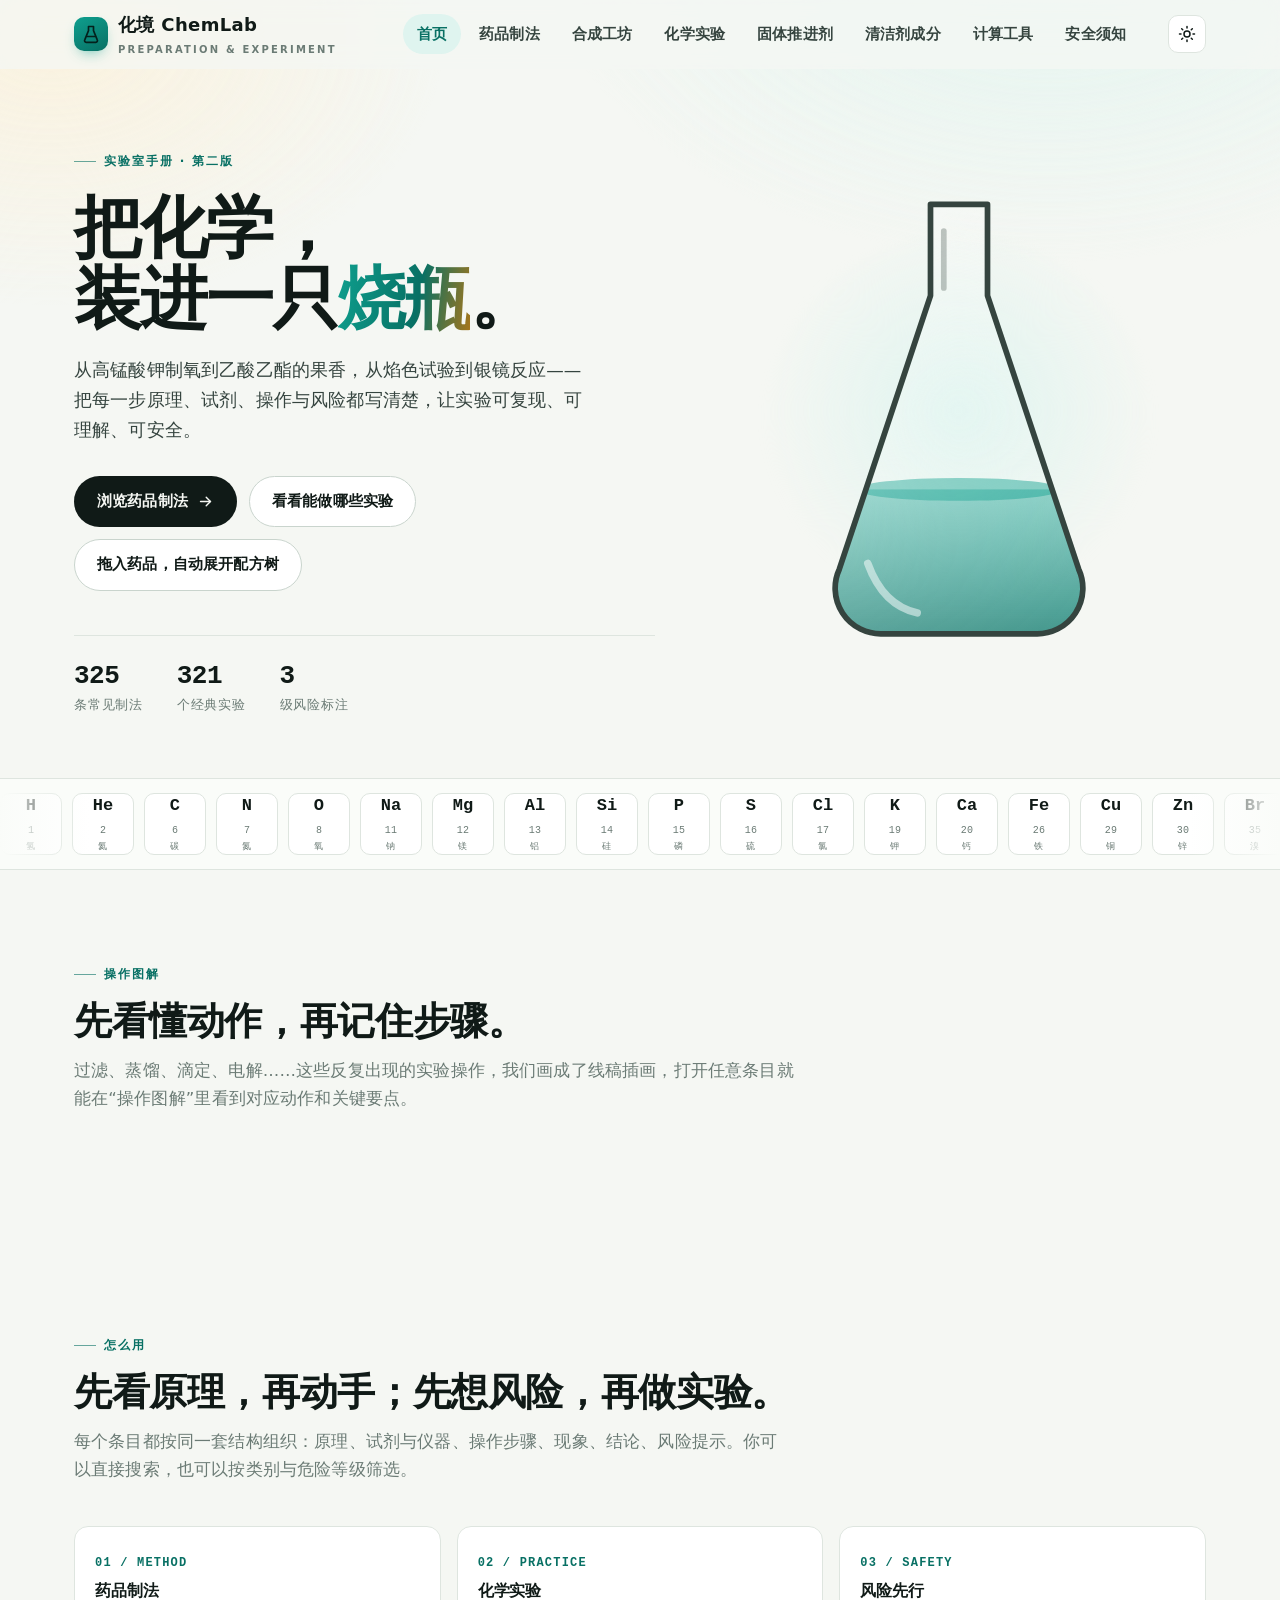
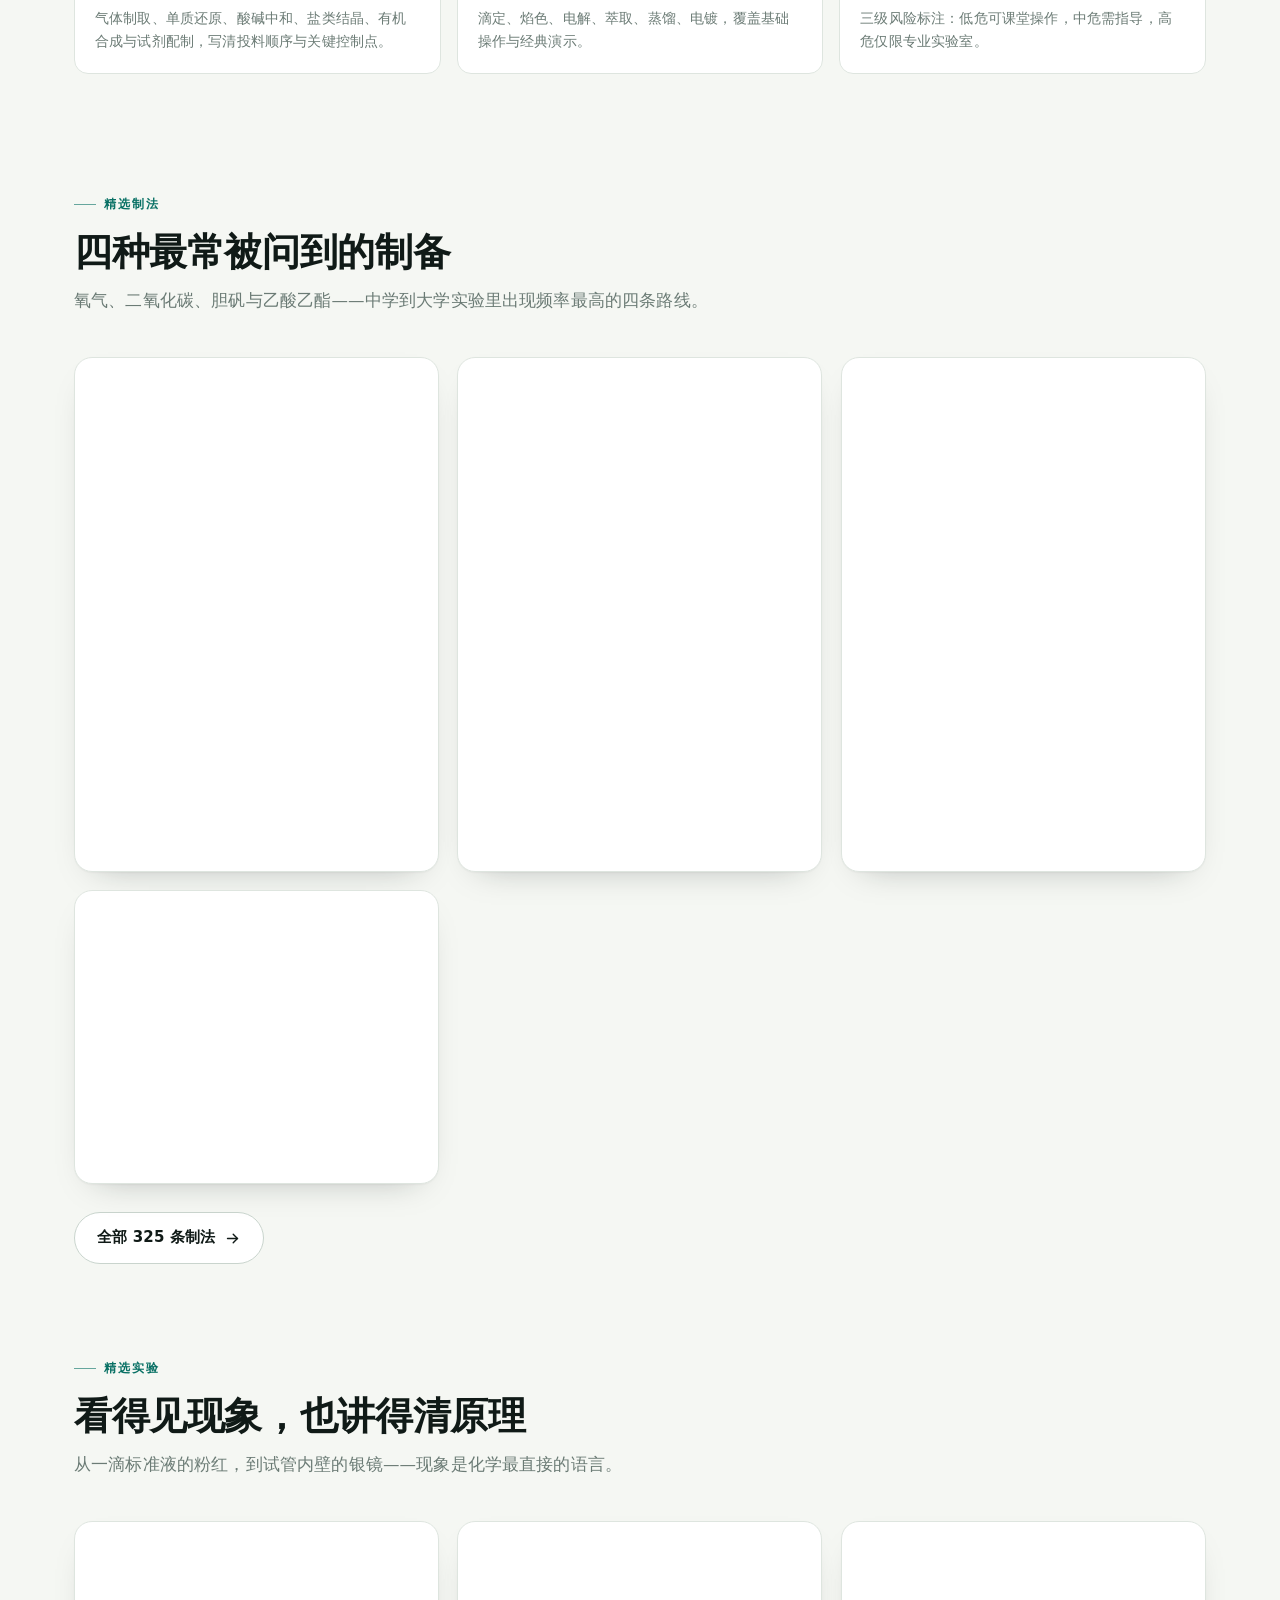
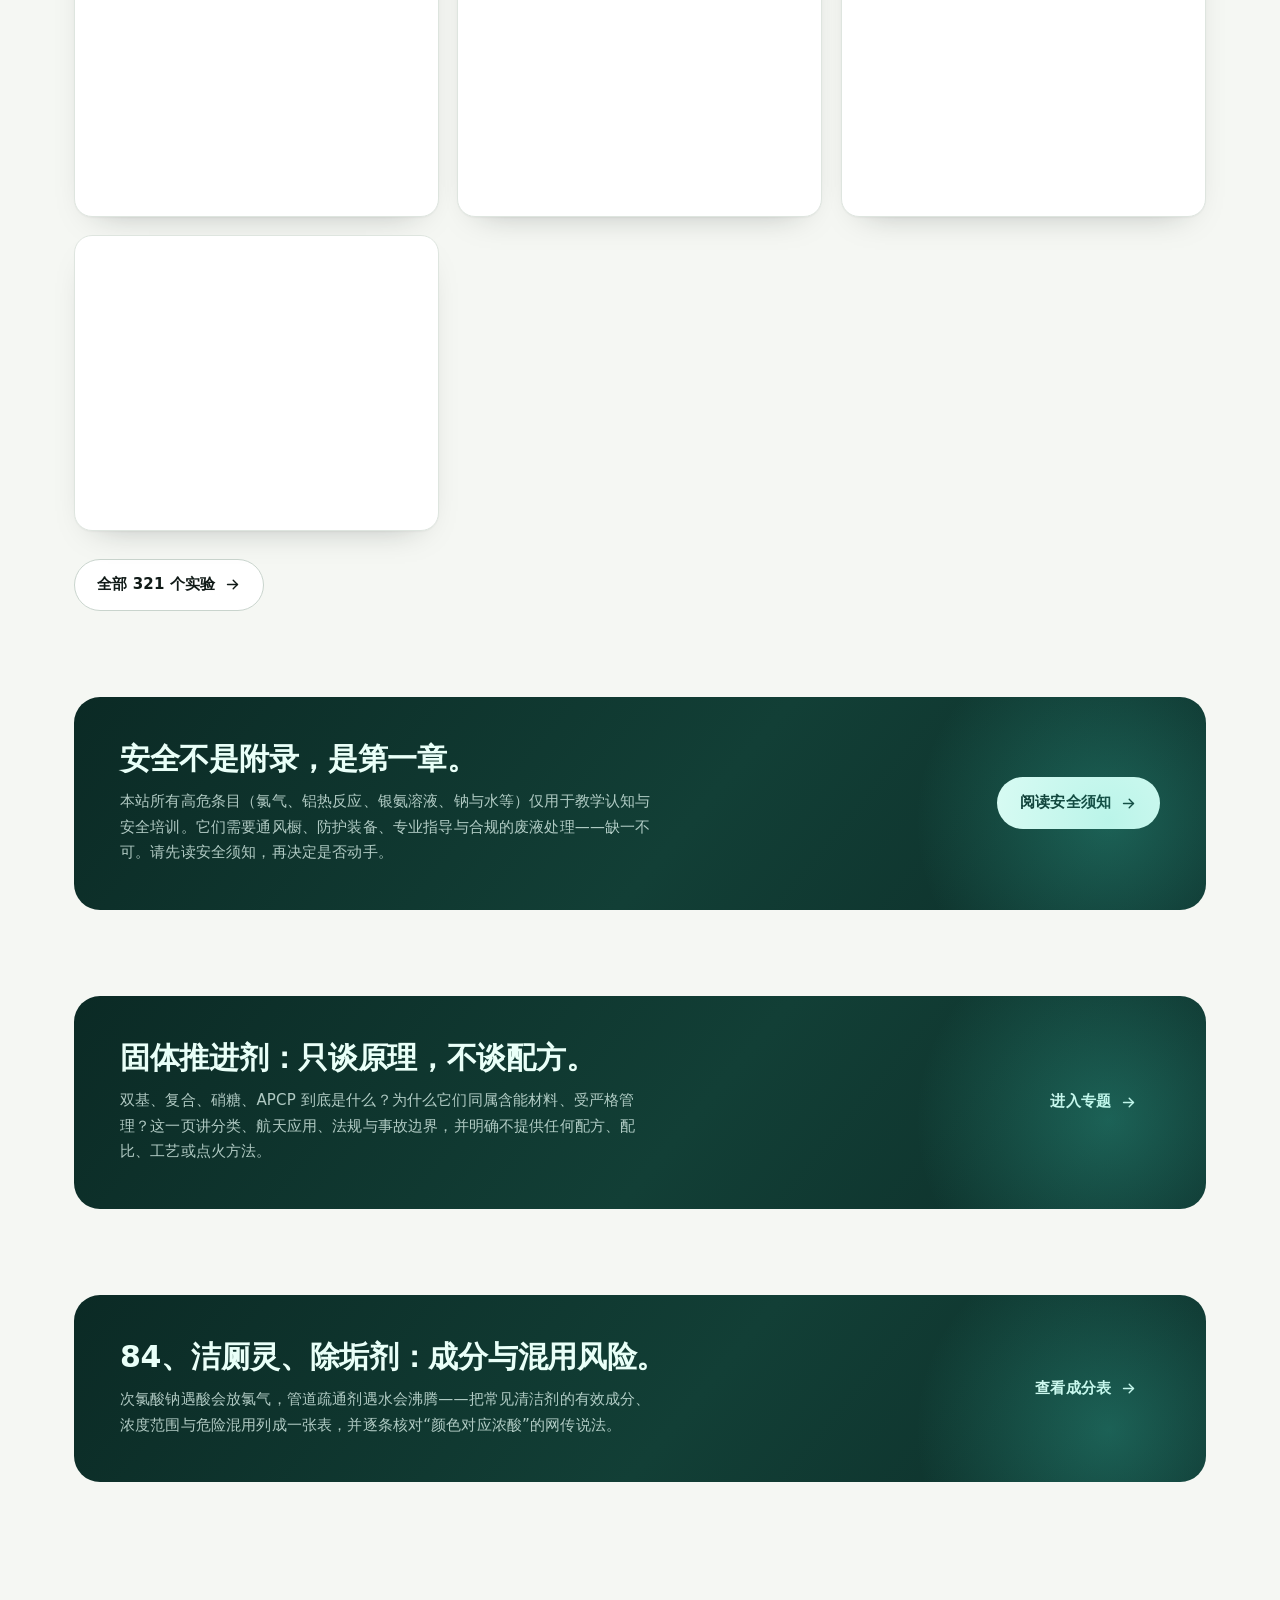
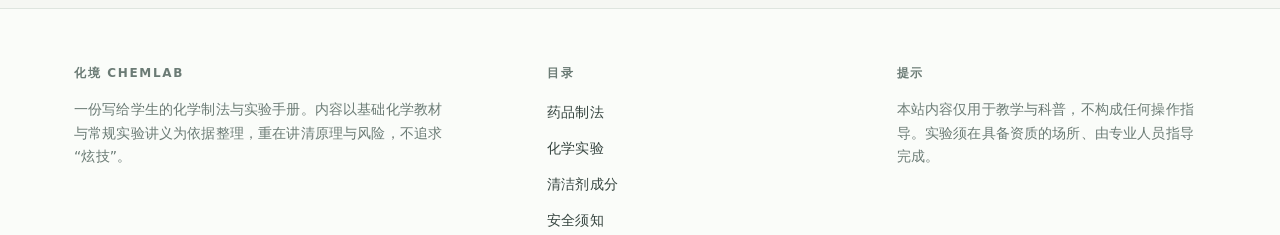
==== commit 7ee28bc9: "Add files via upload" ====
--- a/index.html
+++ b/index.html
@@ -19,12 +19,12 @@
   <script src="assets/analytics.js" defer></script>
   <meta name="theme-color" content="#0e9f8e">
   <meta name="color-scheme" content="light dark">
-  <link rel="canonical" href="https://eloncheng0831.github.io/chemlab/">
+  <link rel="canonical" href="https://chemlab.icu/">
   <meta property="og:type" content="website">
   <meta property="og:site_name" content="化境 ChemLab">
   <meta property="og:title" content="化境 ChemLab · 常见化学品制法与化学实验手册">
   <meta property="og:description" content="面向中学与大学基础化学的制法与实验手册：325 条常见化学品与试剂的实验室制法、321 个经典化学实验，含原理、试剂、步骤、现象、安全提示与实验难度分级；制造链路可视化、盐类离子交叉表，合成工坊可自动展开多步合成配方树。">
-  <meta property="og:url" content="https://eloncheng0831.github.io/chemlab/">
+  <meta property="og:url" content="https://chemlab.icu/">
   <meta name="twitter:card" content="summary">
   <meta name="twitter:title" content="化境 ChemLab · 常见化学品制法与化学实验手册">
   <meta name="twitter:description" content="面向中学与大学基础化学的制法与实验手册：325 条常见化学品与试剂的实验室制法、321 个经典化学实验，含原理、试剂、步骤、现象、安全提示与实验难度分级；制造链路可视化、盐类离子交叉表，合成工坊可自动展开多步合成配方树。">
--- a/assets/style.css
+++ b/assets/style.css
@@ -1342,3 +1342,56 @@
   .donate-card h2 { font-size: 19px; }
   .donate-qr { width: min(100%, 260px); }
 }
+
+/* ---------------- 资料说明（来源 / 核验 / 更新） ---------------- */
+.prov-banner {
+  margin: 16px 0 0;
+  padding: 11px 15px;
+  border: 1px dashed var(--line-strong);
+  border-radius: 12px;
+  background: var(--bg-soft);
+  color: var(--ink-2);
+  font-size: 13px;
+  line-height: 1.75;
+}
+.prov-banner b { color: var(--ink); font-weight: 650; }
+.prov-list { list-style: none; margin: 0; padding: 0; display: grid; gap: 9px; }
+.prov-list li {
+  display: flex;
+  gap: 12px;
+  align-items: flex-start;
+  font-size: 13.5px;
+  line-height: 1.7;
+  color: var(--muted);
+}
+.prov-k {
+  flex: 0 0 auto;
+  min-width: 58px;
+  color: var(--ink-2);
+  font-size: 12px;
+  letter-spacing: 0.04em;
+  opacity: 0.75;
+}
+.prov-v { flex: 1 1 auto; min-width: 0; }
+.prov-note { margin-left: 8px; color: var(--muted); }
+.prov-v > b { color: var(--ink-2); font-weight: 600; }
+.prov-v em { font-style: normal; color: var(--ink-2); }
+.prov-badge {
+  display: inline-block;
+  margin-right: 6px;
+  padding: 1px 9px;
+  border-radius: 999px;
+  font-size: 12px;
+  font-weight: 650;
+  line-height: 1.6;
+}
+.prov-curated { background: rgba(93, 156, 236, 0.14); color: #4d8ede; }
+.prov-popular { background: rgba(217, 155, 62, 0.16); color: #bf8524; }
+.prov-high { background: rgba(214, 86, 86, 0.16); color: #cf4f4f; }
+
+/* perf: offscreen —— 长列表里屏幕外的条目跳过排版与绘制 */
+.card, .grid-item, .list-row { content-visibility: auto; contain-intrinsic-size: auto 132px; }
+.faq-item, .step-item { content-visibility: auto; contain-intrinsic-size: auto 72px; }
+
+/* 详情里「正在载入」的占位文字 */
+.body-text.muted { color: var(--text-3, #6b7480); font-style: italic; }
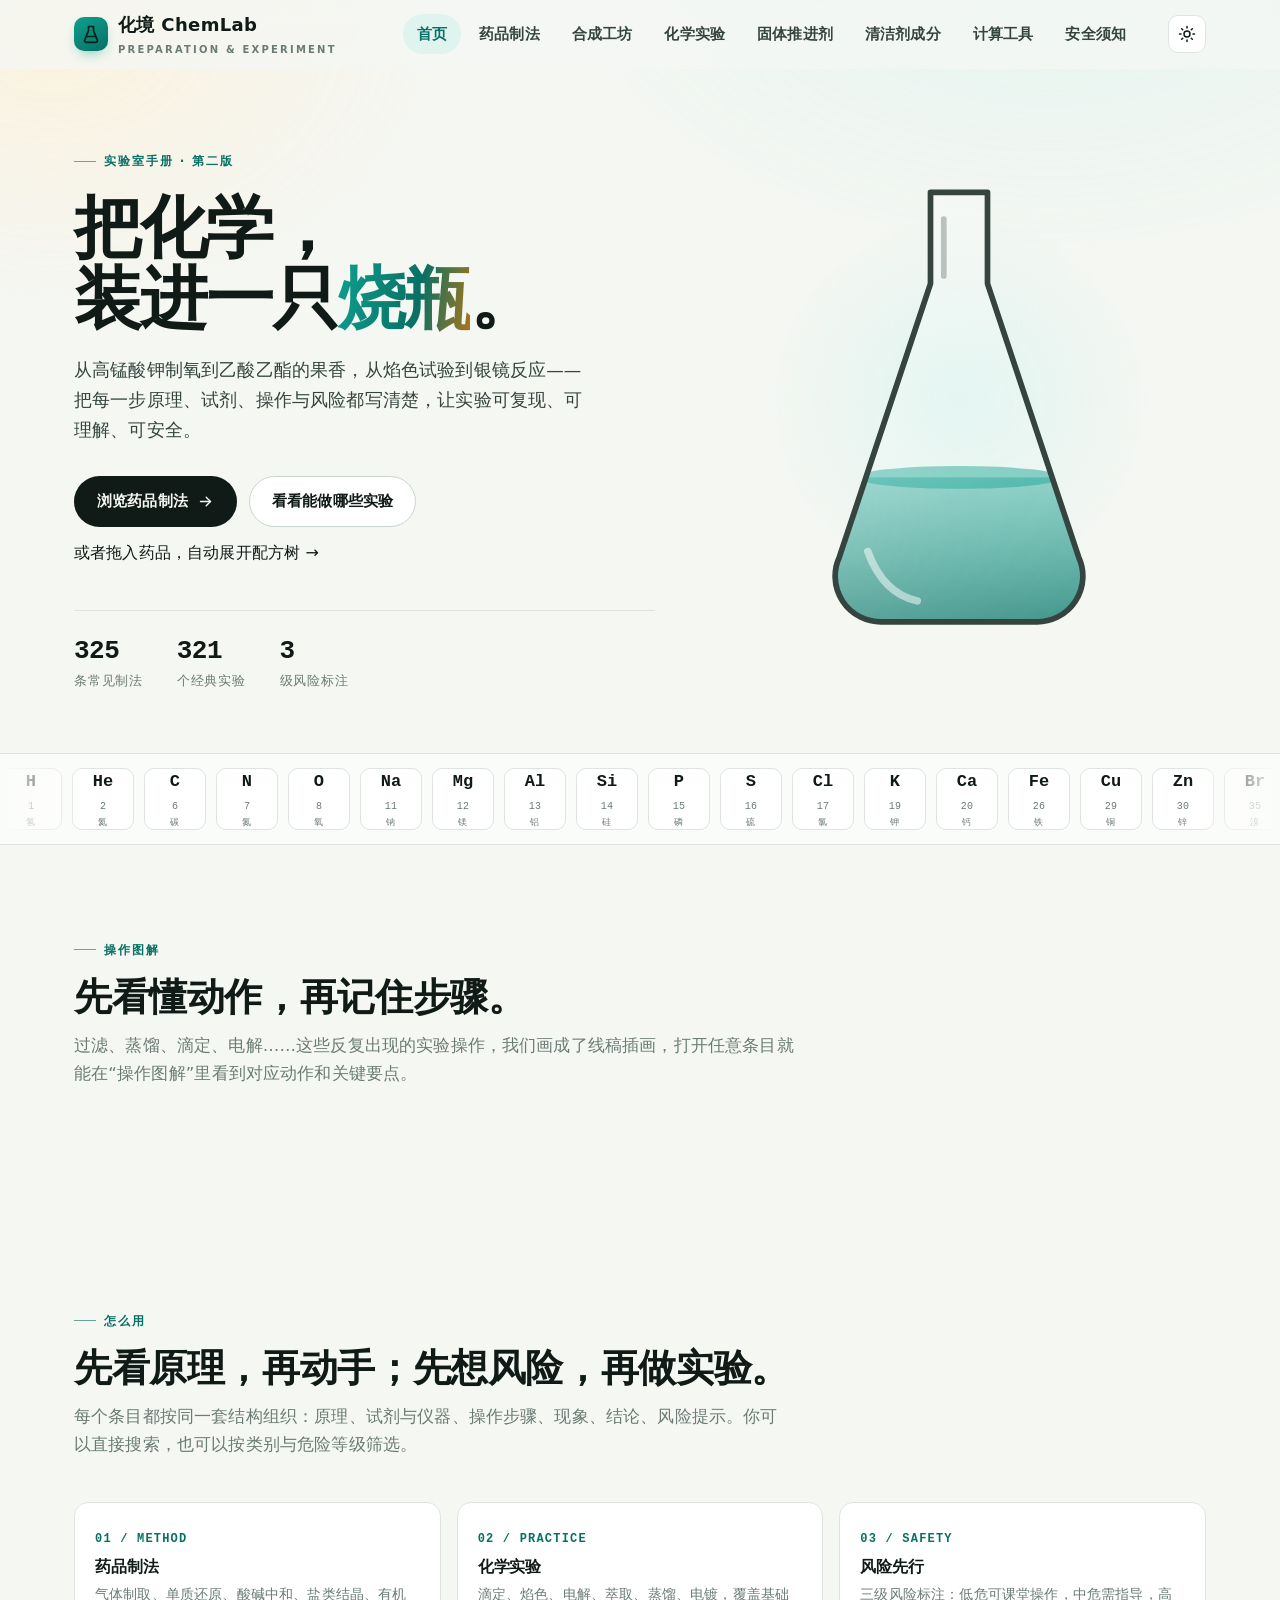
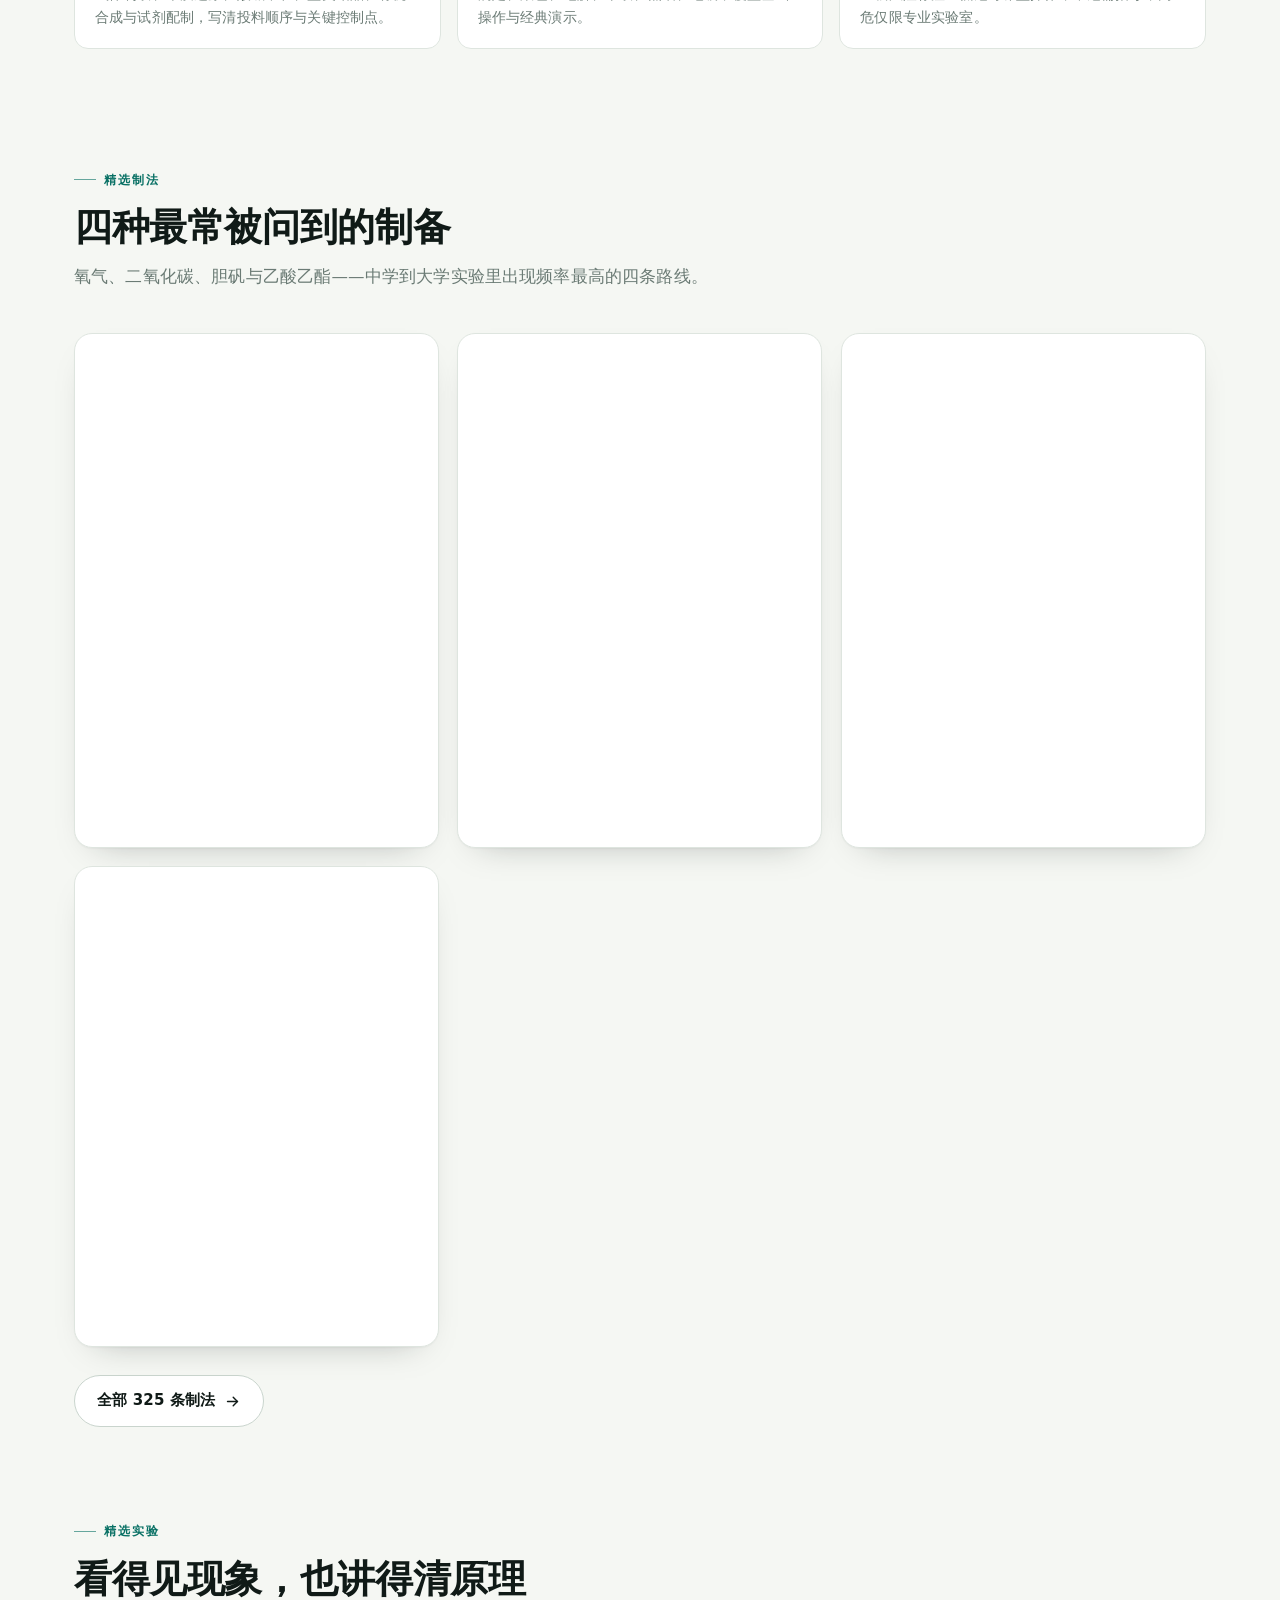
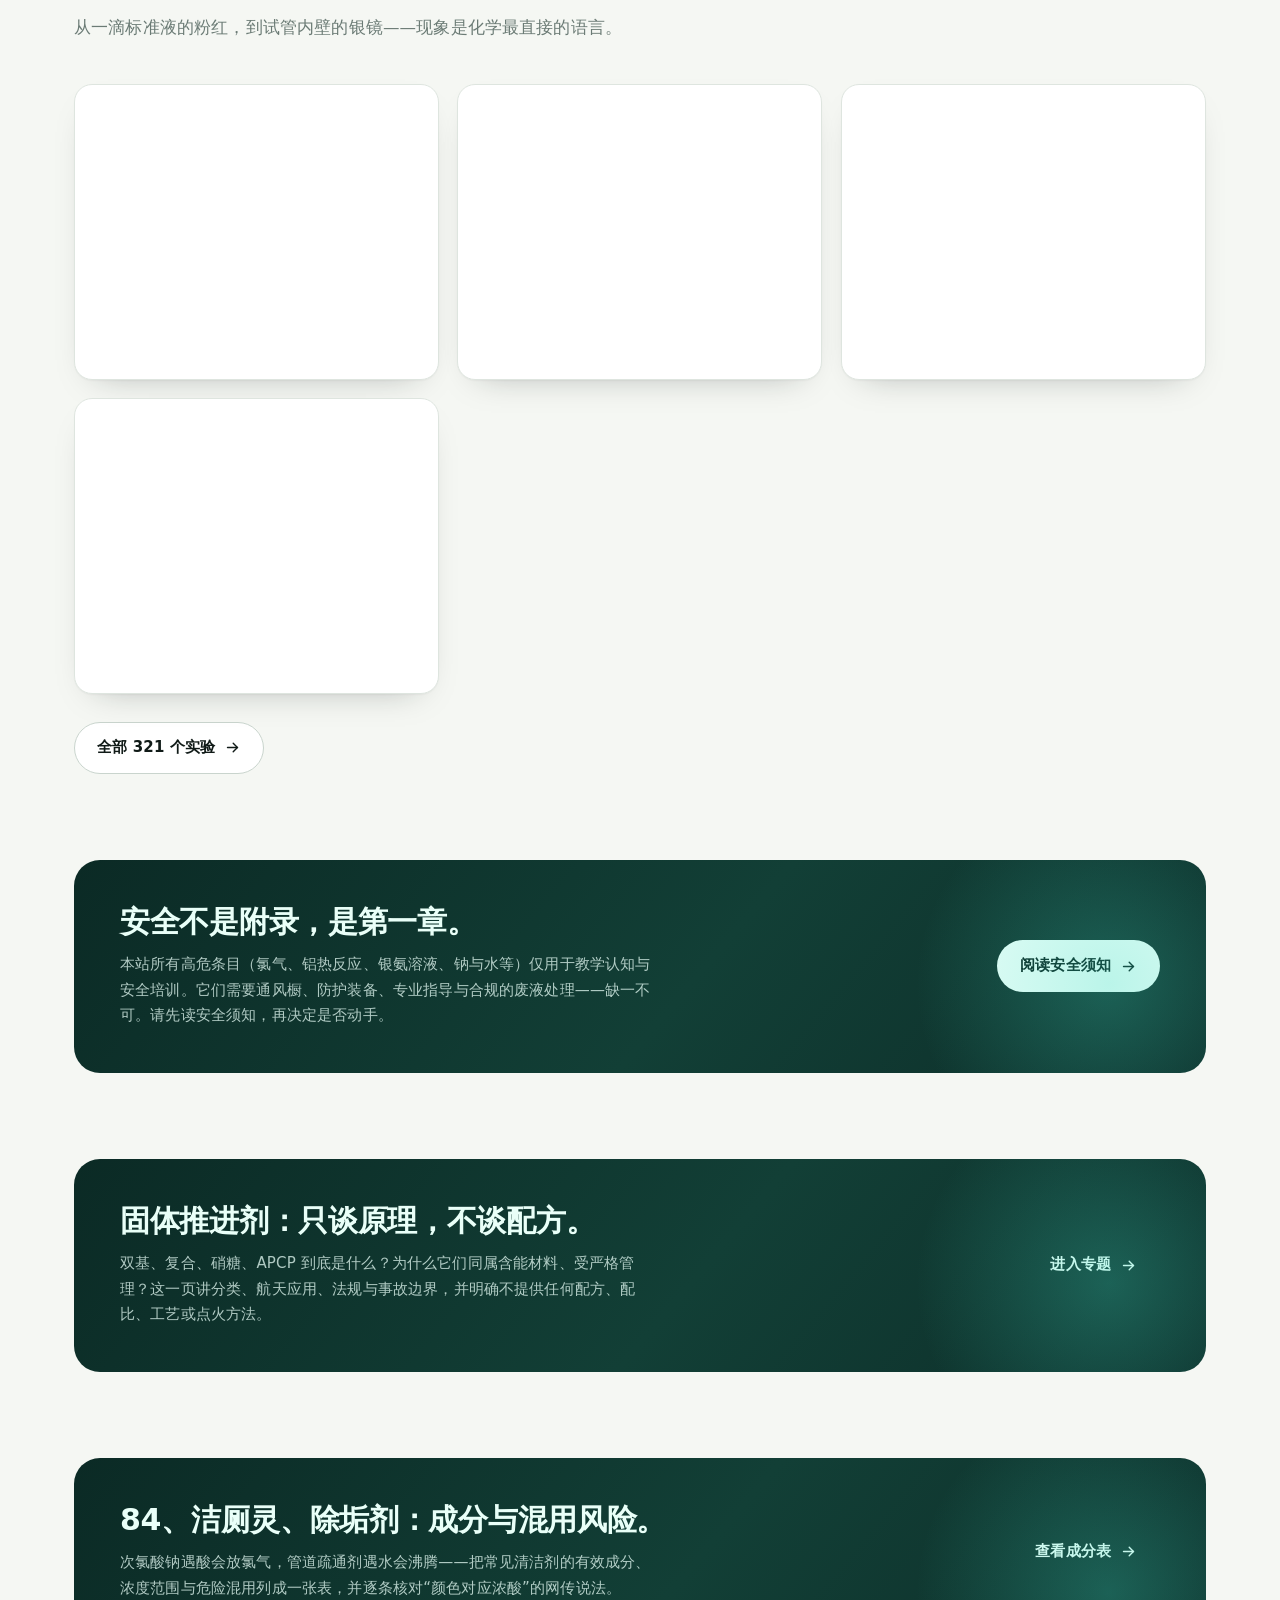
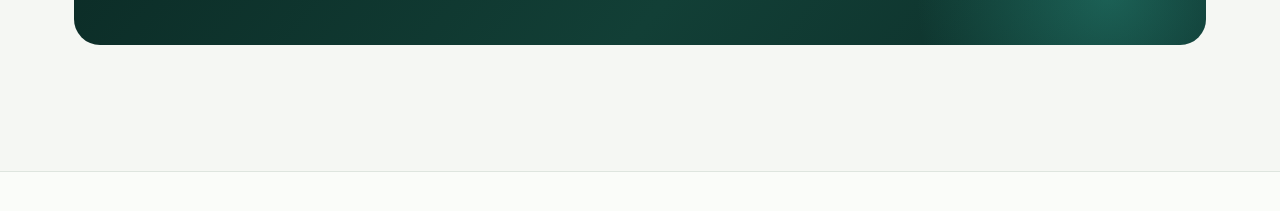
==== commit 5741446c: "Add files via upload" ====
--- a/index.html
+++ b/index.html
@@ -81,7 +81,7 @@
             <svg viewBox="0 0 24 24" fill="none" stroke="currentColor" stroke-width="2" stroke-linecap="round" stroke-linejoin="round"><path d="M5 12h14"/><path d="m13 6 6 6-6 6"/></svg>
           </a>
           <a class="btn btn-ghost" href="experiments.html">看看能做哪些实验</a>
-          <a class="btn btn-ghost" href="forge.html">拖入药品，自动展开配方树</a>
+          <a class="hero-link" href="forge.html">或者拖入药品，自动展开配方树 <span class="arrow">→</span></a>
         </div>
 
         <div class="hero-stats">
@@ -109,11 +109,15 @@
 
           <g clip-path="url(#flaskClip)">
             <rect class="liquid" x="0" y="166" width="200" height="90" fill="url(#liq)"/>
-            <ellipse cx="100" cy="166" rx="54" ry="6" fill="var(--accent)" opacity=".5"/>
-            <circle class="bubble" cx="82" cy="228" r="4" fill="#eafff9" opacity=".85"/>
-            <circle class="bubble" cx="104" cy="232" r="6" fill="#eafff9" opacity=".7"/>
-            <circle class="bubble" cx="120" cy="226" r="3" fill="#eafff9" opacity=".9"/>
-            <circle class="bubble" cx="94" cy="230" r="2.5" fill="#eafff9" opacity=".8"/>
+            <ellipse class="surface" cx="100" cy="166" rx="54" ry="6" fill="var(--accent)" opacity=".5"/>
+            <circle class="bubble" cx="78" cy="230" r="4" fill="#eafff9" opacity=".85"/>
+            <circle class="bubble" cx="104" cy="234" r="6.5" fill="#eafff9" opacity=".7"/>
+            <circle class="bubble" cx="122" cy="228" r="3" fill="#eafff9" opacity=".9"/>
+            <circle class="bubble" cx="92" cy="232" r="2.5" fill="#eafff9" opacity=".8"/>
+            <circle class="bubble" cx="112" cy="224" r="5" fill="#eafff9" opacity=".6"/>
+            <circle class="bubble" cx="86" cy="220" r="3.5" fill="#eafff9" opacity=".75"/>
+            <circle class="bubble" cx="132" cy="234" r="2" fill="#eafff9" opacity=".7"/>
+            <circle class="bubble" cx="98" cy="238" r="4.5" fill="#eafff9" opacity=".65"/>
           </g>
 
           <path d="M85 16H115V64L163 208A24 24 0 0 1 141 242H59A24 24 0 0 1 37 208L85 64Z"
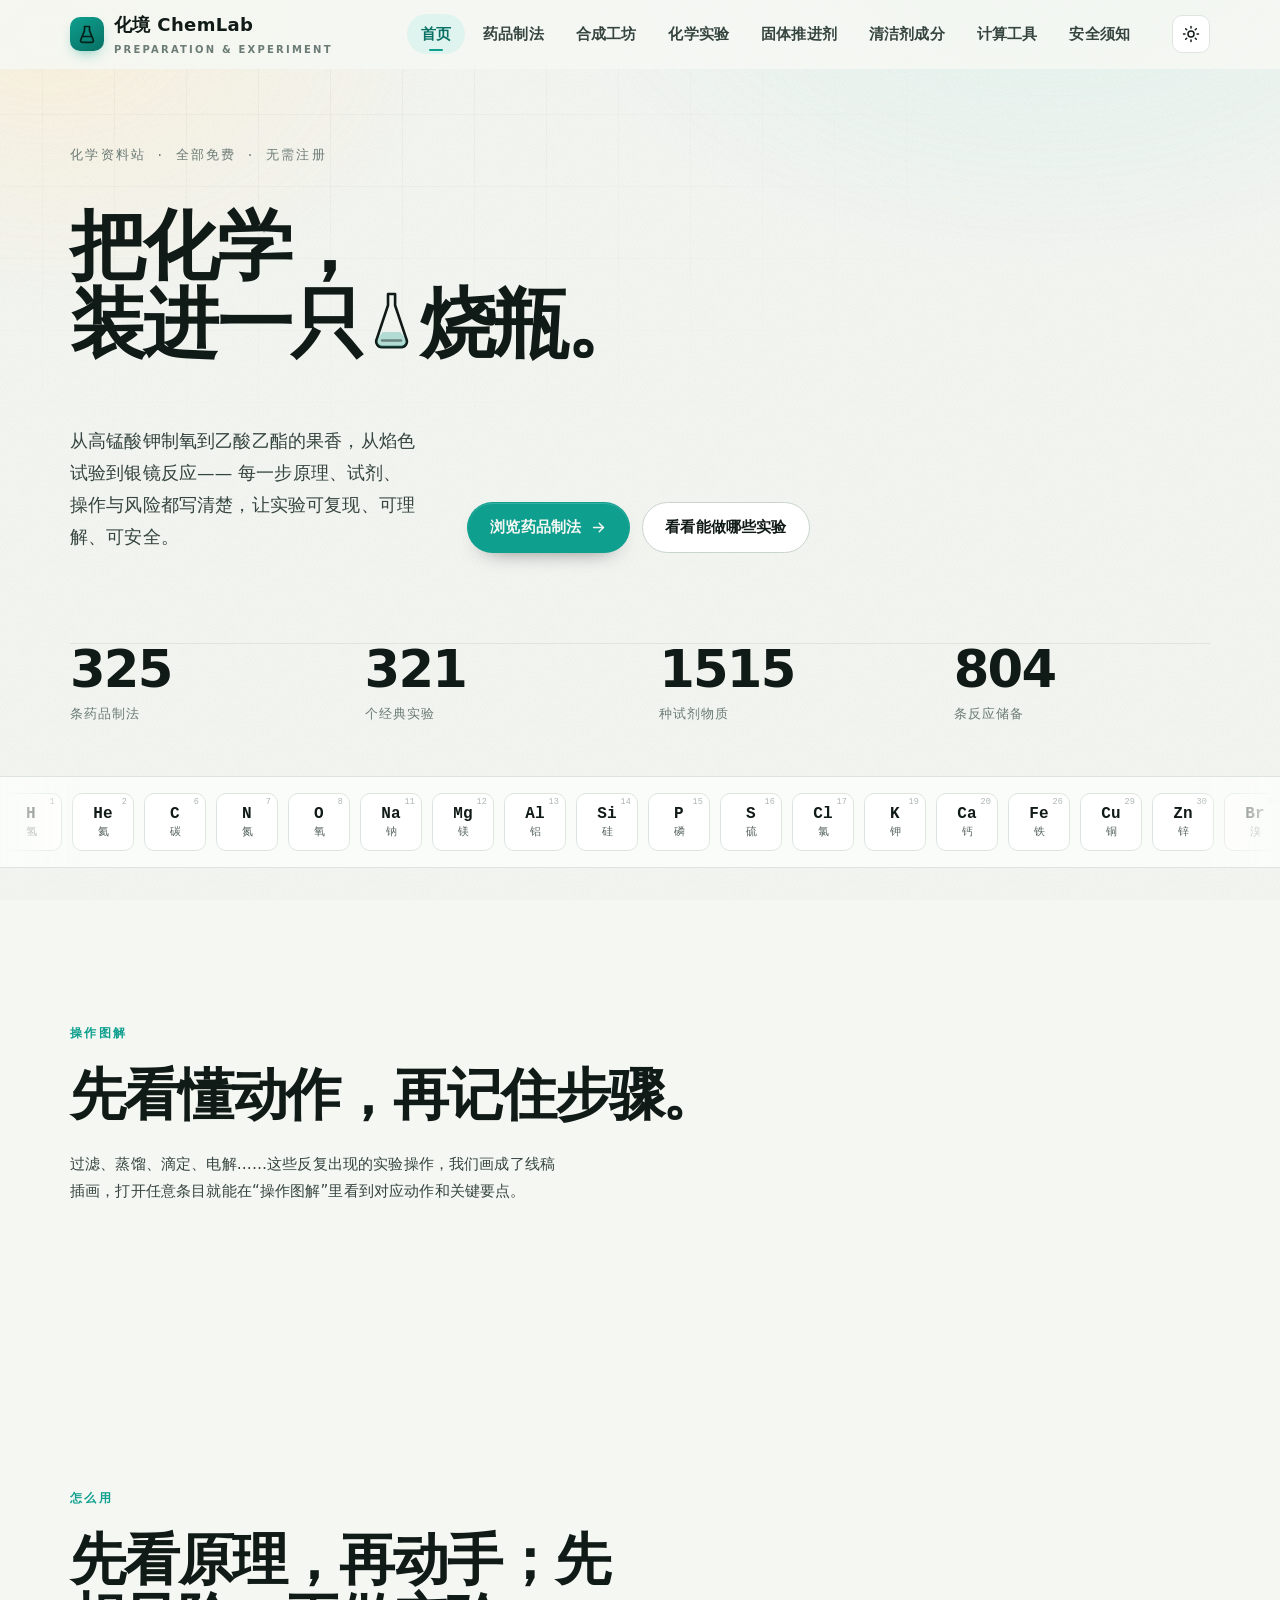
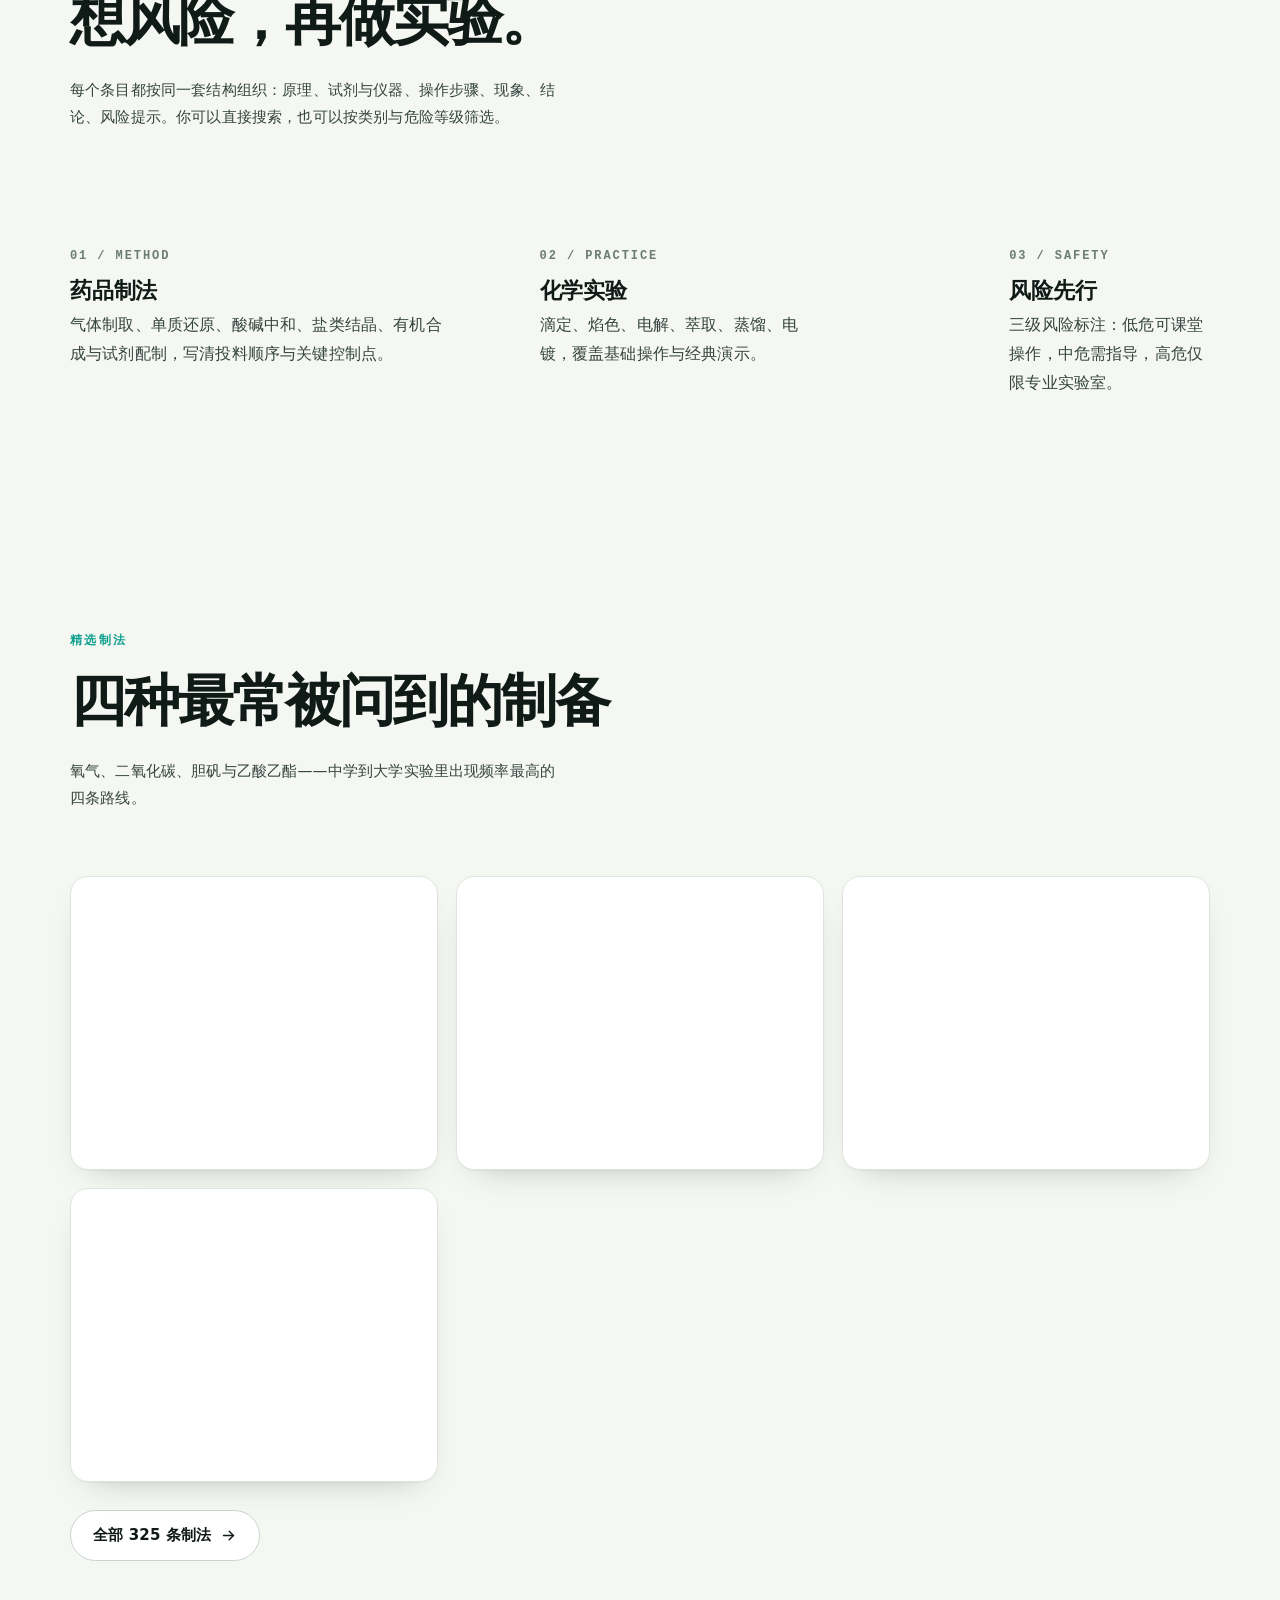
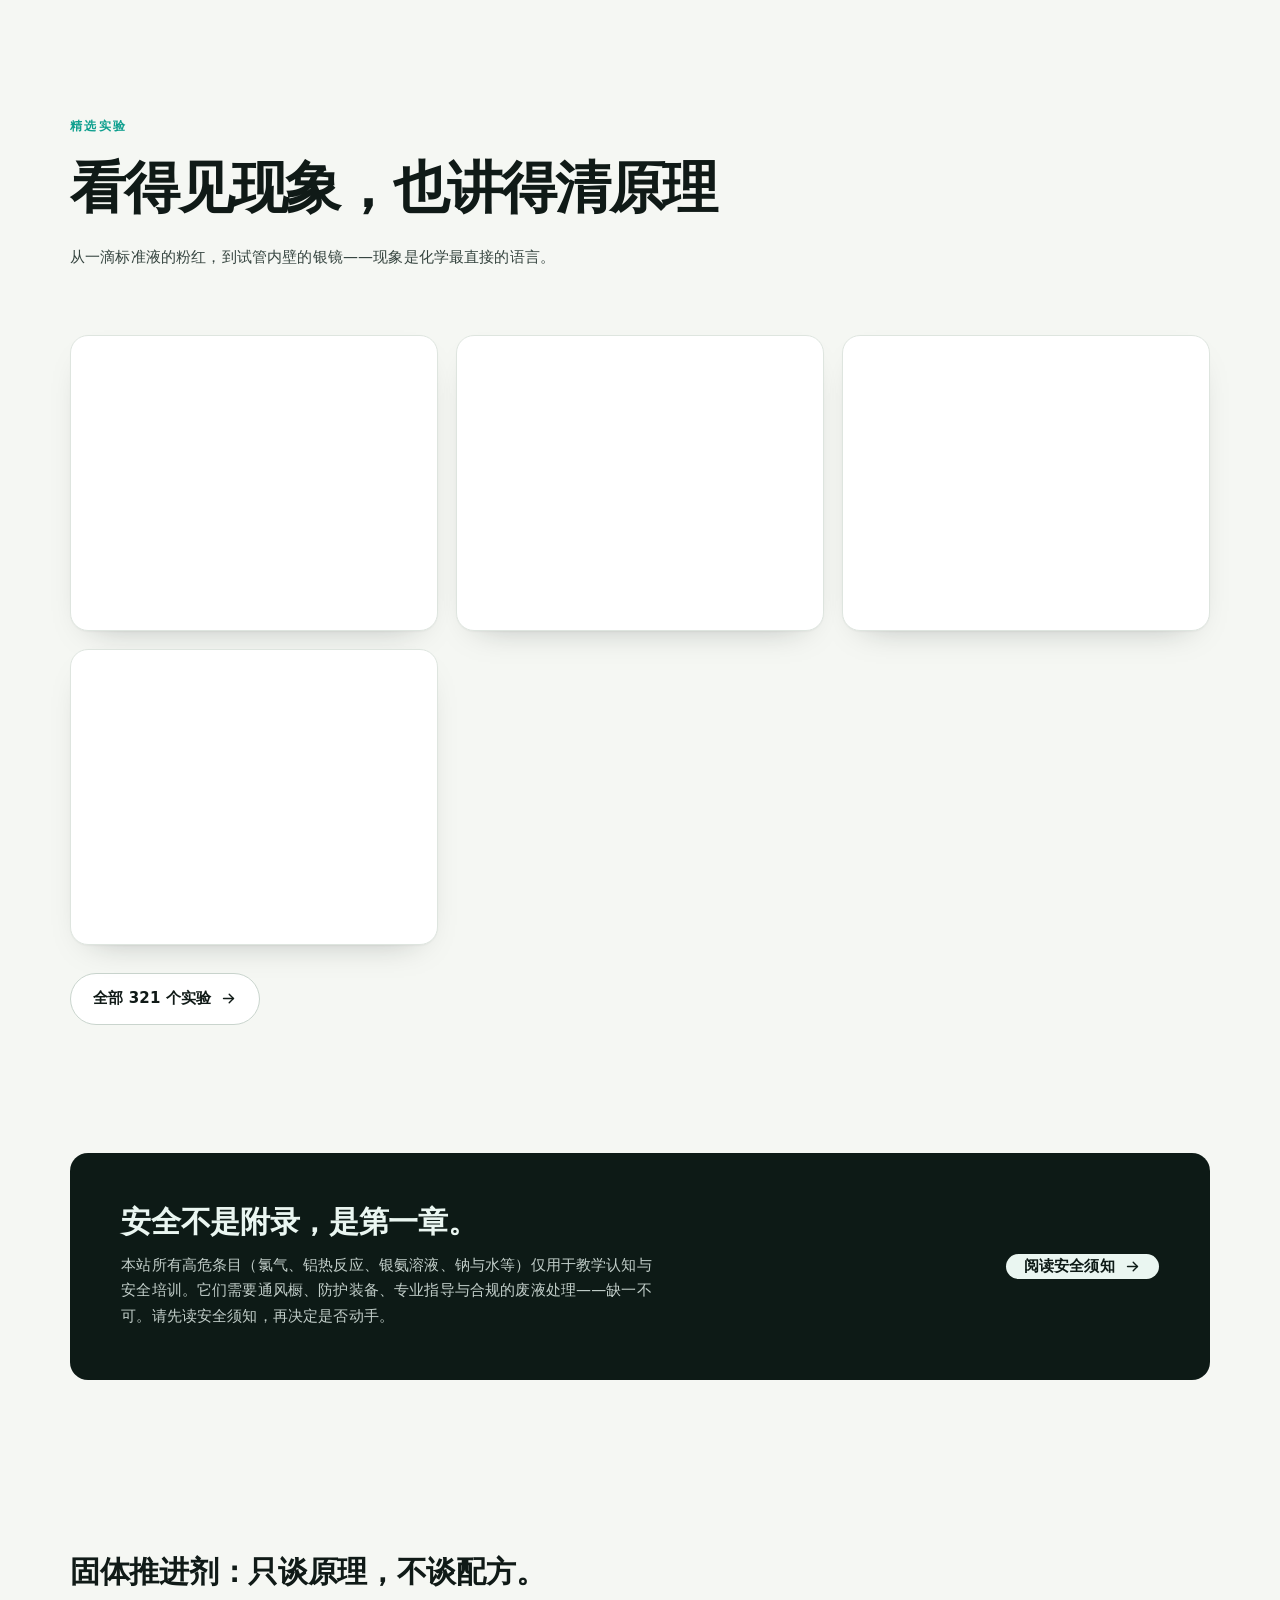
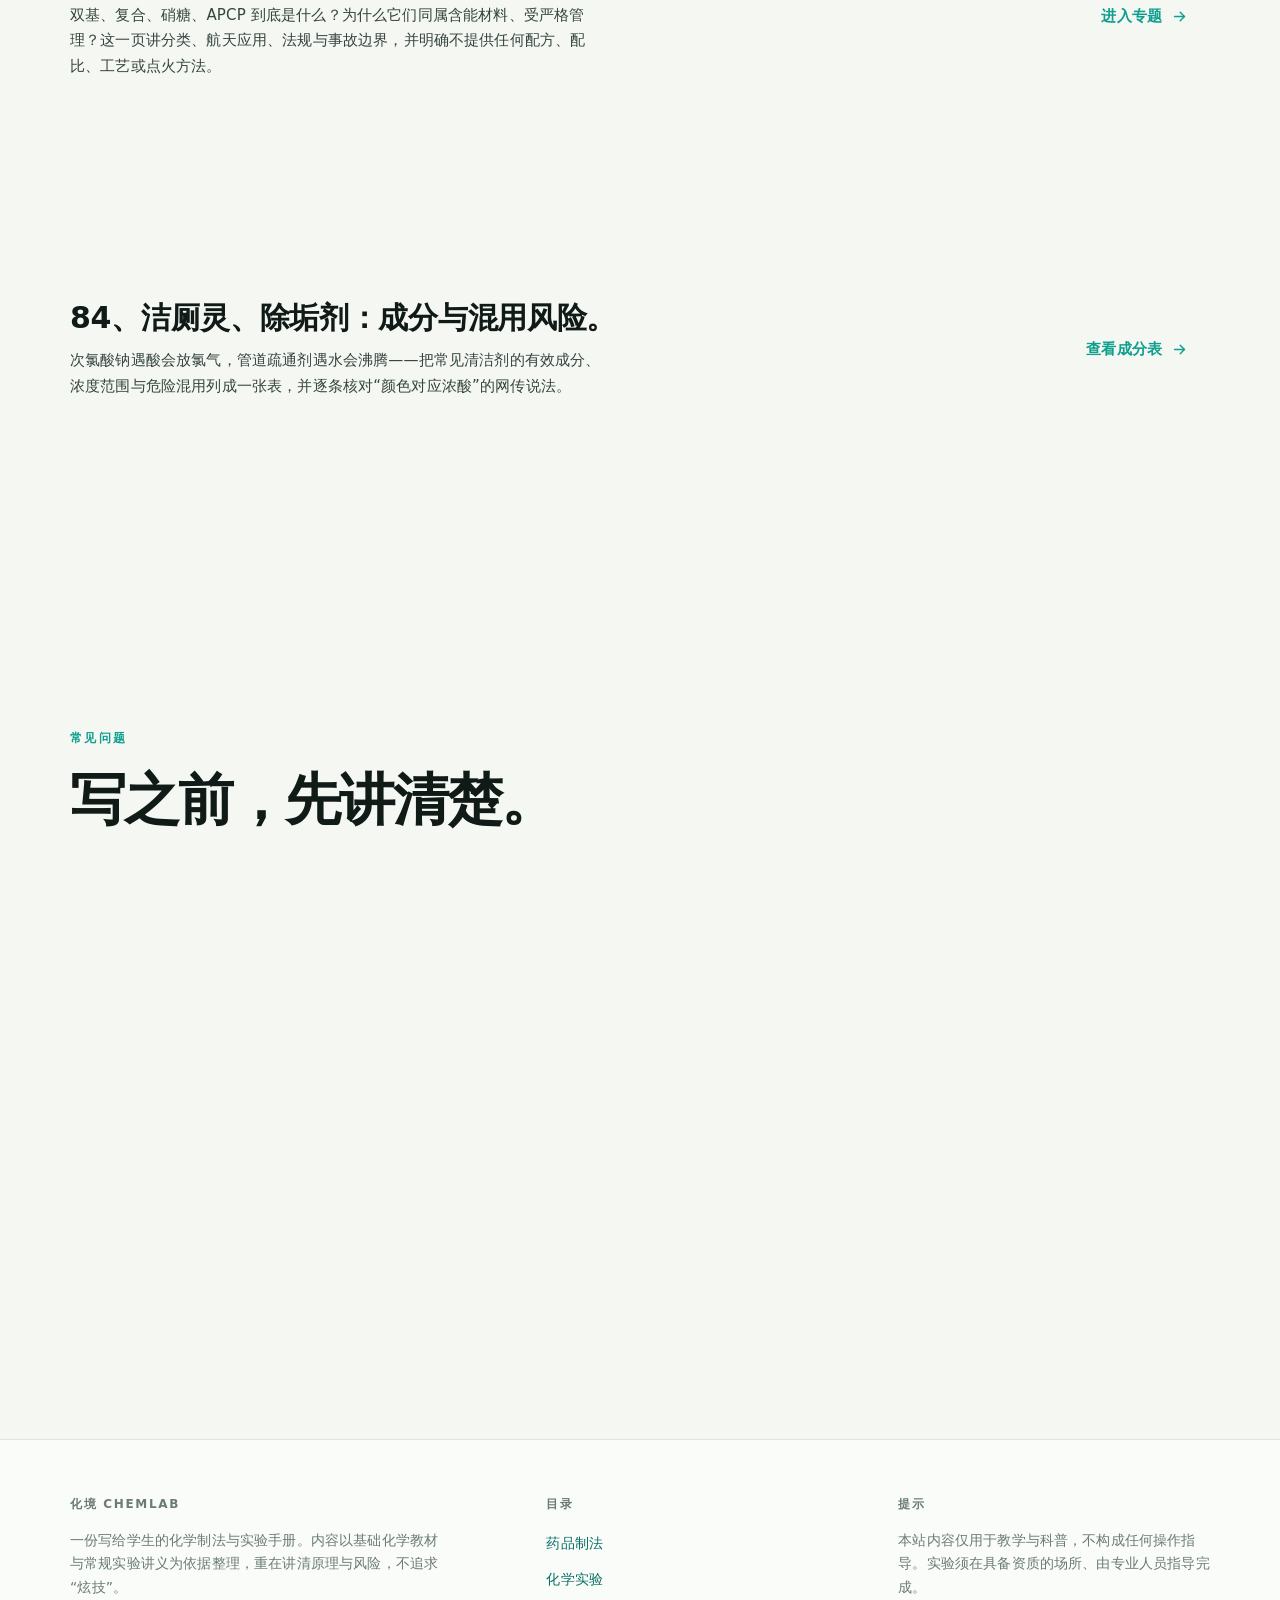
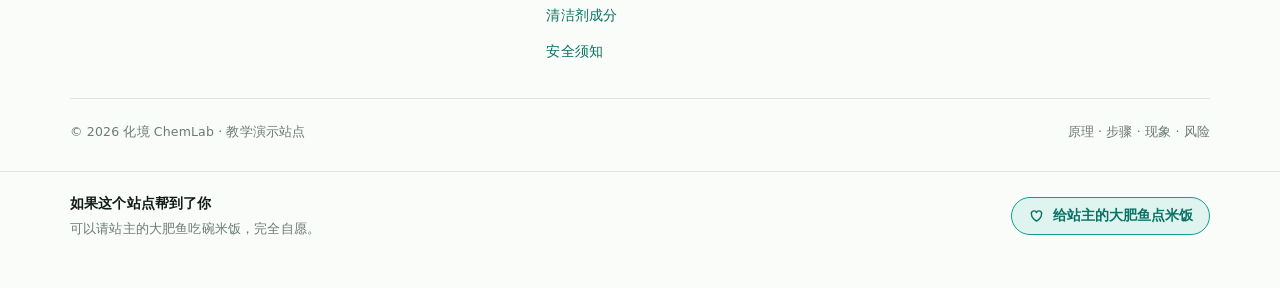
==== commit 3d108b7d: "页面：首页/工具页/工坊HTML 同步" ====
--- a/index.html
+++ b/index.html
@@ -2,7 +2,8 @@
 <html lang="zh-CN" data-theme="light">
 <head>
 <meta charset="UTF-8">
-<meta name="viewport" content="width=device-width, initial-scale=1">
+<meta name="viewport" content="width=device-width, initial-scale=1, maximum-scale=1, user-scalable=no, viewport-fit=cover">
+<meta name="format-detection" content="telephone=no">
 <title>化境 ChemLab · 常见化学品制法与化学实验手册</title>
 <meta name="description" content="面向中学与大学基础化学的制法与实验手册：325 条常见化学品与试剂的实验室制法、321 个经典化学实验，含原理、试剂、步骤、现象、安全提示与实验难度分级；制造链路可视化、盐类离子交叉表，合成工坊可自动展开多步合成配方树。">
 <link rel="icon" href="data:image/svg+xml,%3Csvg xmlns='http://www.w3.org/2000/svg' viewBox='0 0 24 24'%3E%3Cpath fill='%230e9f8e' d='M9 2h6v5l4.5 11A2 2 0 0 1 17.6 21H6.4a2 2 0 0 1-1.9-3L9 7V2z'/%3E%3C/svg%3E">
@@ -15,6 +16,7 @@
     } catch (e) {}
   })();
 </script>
+<link rel="preconnect" href="https://hm.baidu.com" crossorigin>
 <link rel="stylesheet" href="assets/style.css">
   <script src="assets/analytics.js" defer></script>
   <meta name="theme-color" content="#0e9f8e">
@@ -65,67 +67,38 @@
 <main>
 
   <!-- ============ 英雄区 ============ -->
-  <section class="hero">
-    <div class="wrap hero-grid">
-      <div>
-        <span class="eyebrow">实验室手册 · 第二版</span>
-        <h1>把化学，<br>装进一只<em>烧瓶</em>。</h1>
+  <section class="hero hero-sentence">
+    <div class="wrap">
+      <p class="hero-kicker">化学资料站 · 全部免费 · 无需注册</p>
+      <h1 class="sentence">
+        <span>把化学，</span>
+        <span>装进一只<svg class="s-glyph" viewBox="0 0 200 270" aria-hidden="true" focusable="false">
+          <path d="M85 16H115V64L163 208A24 24 0 0 1 141 242H59A24 24 0 0 1 37 208L85 64Z" fill="none" stroke="currentColor" stroke-width="11" stroke-linejoin="round"/>
+          <path d="M62 178h76l22 30a24 24 0 0 1-19 34H59a24 24 0 0 1-19-34Z" fill="var(--accent)" opacity=".28"/>
+          <path d="M60 214h80" stroke="currentColor" stroke-width="11" opacity=".45" stroke-linecap="round"/>
+        </svg>烧瓶。</span>
+      </h1>
+
+      <div class="hero-tail">
         <p class="lede">
           从高锰酸钾制氧到乙酸乙酯的果香，从焰色试验到银镜反应——
-          把每一步原理、试剂、操作与风险都写清楚，让实验可复现、可理解、可安全。
+          每一步原理、试剂、操作与风险都写清楚，让实验可复现、可理解、可安全。
         </p>
-
         <div class="hero-actions">
           <a class="btn btn-primary" href="preparations.html">
             浏览药品制法
             <svg viewBox="0 0 24 24" fill="none" stroke="currentColor" stroke-width="2" stroke-linecap="round" stroke-linejoin="round"><path d="M5 12h14"/><path d="m13 6 6 6-6 6"/></svg>
           </a>
           <a class="btn btn-ghost" href="experiments.html">看看能做哪些实验</a>
-          <a class="hero-link" href="forge.html">或者拖入药品，自动展开配方树 <span class="arrow">→</span></a>
-        </div>
-
-        <div class="hero-stats">
-          <div><span class="num">325</span><span class="lbl">条常见制法</span></div>
-          <div><span class="num">321</span><span class="lbl">个经典实验</span></div>
-          <div><span class="num">3</span><span class="lbl">级风险标注</span></div>
-        </div>
-      </div>
-
-      <div class="flask-stage" aria-hidden="true">
-        <svg class="flask" viewBox="0 0 200 270" style="color: var(--ink-2)">
-          <defs>
-            <linearGradient id="glass" x1="0" y1="0" x2="1" y2="1">
-              <stop offset="0" stop-color="#ffffff" stop-opacity=".28"/>
-              <stop offset="1" stop-color="#ffffff" stop-opacity="0"/>
-            </linearGradient>
-            <linearGradient id="liq" x1="0" y1="0" x2="0" y2="1">
-              <stop offset="0" stop-color="var(--accent)" stop-opacity=".45"/>
-              <stop offset="1" stop-color="var(--accent-deep)" stop-opacity=".82"/>
-            </linearGradient>
-            <clipPath id="flaskClip">
-              <path d="M85 16H115V64L163 208A24 24 0 0 1 141 242H59A24 24 0 0 1 37 208L85 64Z"/>
-            </clipPath>
-          </defs>
-
-          <g clip-path="url(#flaskClip)">
-            <rect class="liquid" x="0" y="166" width="200" height="90" fill="url(#liq)"/>
-            <ellipse class="surface" cx="100" cy="166" rx="54" ry="6" fill="var(--accent)" opacity=".5"/>
-            <circle class="bubble" cx="78" cy="230" r="4" fill="#eafff9" opacity=".85"/>
-            <circle class="bubble" cx="104" cy="234" r="6.5" fill="#eafff9" opacity=".7"/>
-            <circle class="bubble" cx="122" cy="228" r="3" fill="#eafff9" opacity=".9"/>
-            <circle class="bubble" cx="92" cy="232" r="2.5" fill="#eafff9" opacity=".8"/>
-            <circle class="bubble" cx="112" cy="224" r="5" fill="#eafff9" opacity=".6"/>
-            <circle class="bubble" cx="86" cy="220" r="3.5" fill="#eafff9" opacity=".75"/>
-            <circle class="bubble" cx="132" cy="234" r="2" fill="#eafff9" opacity=".7"/>
-            <circle class="bubble" cx="98" cy="238" r="4.5" fill="#eafff9" opacity=".65"/>
-          </g>
-
-          <path d="M85 16H115V64L163 208A24 24 0 0 1 141 242H59A24 24 0 0 1 37 208L85 64Z"
-                fill="url(#glass)" stroke="currentColor" stroke-width="3" stroke-linejoin="round"/>
-          <path d="M92 30V60" stroke="currentColor" stroke-opacity=".3" stroke-width="3" stroke-linecap="round"/>
-          <path d="M52 205q8 22 26 26" stroke="#ffffff" stroke-opacity=".5" stroke-width="4" stroke-linecap="round" fill="none"/>
-        </svg>
-      </div>
+        </div>
+      </div>
+
+      <dl class="hero-stats">
+        <div><dt>条药品制法</dt><dd>325</dd></div>
+        <div><dt>个经典实验</dt><dd>321</dd></div>
+        <div><dt>种试剂物质</dt><dd>1515</dd></div>
+        <div><dt>条反应储备</dt><dd>804</dd></div>
+      </dl>
     </div>
   </section>
 
@@ -257,6 +230,34 @@
     </div>
   </section>
 </main>
+
+  <!-- ============ 常见问题 ============ -->
+  <section class="section section-faq" id="faq">
+    <div class="wrap">
+      <div class="section-head reveal">
+        <span class="eyebrow">常见问题</span>
+        <h2>写之前，先讲清楚。</h2>
+      </div>
+      <div class="faq-list">
+        <details class="faq-item">
+          <summary>这些资料是从哪来的，能当真吗？</summary>
+          <p>整理自公开教材、实验手册与试剂手册，按同一套结构重写：原理、试剂与仪器、操作步骤、现象、结论、风险提示。写的时候尽量保留原始浓度与条件，不替教材下判断。</p>
+        </details>
+        <details class="faq-item">
+          <summary>为什么每条都标了风险等级？</summary>
+          <p>三级标注：低危可课堂演示，中危需教师指导，高危只在实验室做。分级只是提示，不等于“可以做”——具体能不能动手，由老师和实验室条件决定。</p>
+        </details>
+        <details class="faq-item">
+          <summary>能照着页面自己在家做吗？</summary>
+          <p>不建议。本站是教学资料，不是操作指南；涉及强酸强碱、易燃溶剂、有毒气体的条目尤其不要自行尝试。药品、加热方式和废液处理都需要专业条件。</p>
+        </details>
+        <details class="faq-item">
+          <summary>计算工具的结果可以直接抄进报告吗？</summary>
+          <p>可以用来核对，但要理解前提：用标准原子量、不考虑活度系数与温度体积变化。配平只保证原子守恒，不判断反应能否发生；滴定只做计量关系换算，不含指示剂误差与终点判断。</p>
+        </details>
+      </div>
+    </div>
+  </section>
 
 <footer class="footer">
   <div class="wrap">
@@ -285,9 +286,9 @@
     </div>
   </div>
 </footer>
-  <script src="assets/data-home.js"></script>
-<script src="assets/add-content.js"></script>
-<script src="assets/art.js"></script>
-<script src="assets/app.js"></script>
+  <script src="assets/data-home.js" defer></script>
+<script src="assets/add-content.js" defer></script>
+<script src="assets/art.js" defer></script>
+<script src="assets/app.js" defer></script>
 </body>
 </html>
--- a/assets/style.css
+++ b/assets/style.css
@@ -342,25 +342,61 @@
   border-radius: 50%;
   background: radial-gradient(circle at 50% 45%, var(--accent-soft), transparent 68%);
   filter: blur(6px);
-}
-
-.flask { width: min(100%, 380px); position: relative; z-index: 1; }
+  animation: glow-pulse 6.5s ease-in-out infinite;
+}
+
+@keyframes glow-pulse {
+  0%, 100% { opacity: .55; transform: scale(1); }
+  50% { opacity: .95; transform: scale(1.07); }
+}
+
+.flask {
+  width: min(100%, 380px);
+  position: relative;
+  z-index: 1;
+  animation: flask-sway 9s ease-in-out infinite;
+  transform-origin: 50% 88%;
+  filter: drop-shadow(0 18px 34px rgba(0, 0, 0, 0.18));
+}
 .flask .liquid { animation: liquid 6s ease-in-out infinite; transform-origin: 100px 210px; }
-.flask .bubble { animation: rise 4.4s linear infinite; opacity: 0; }
-.flask .bubble:nth-of-type(2) { animation-delay: 1.1s; }
-.flask .bubble:nth-of-type(3) { animation-delay: 2.2s; }
-.flask .bubble:nth-of-type(4) { animation-delay: 3.1s; }
+.flask .surface { animation: surface 4.2s ease-in-out infinite; transform-origin: 100px 166px; }
+
+/* 气泡：越往上越大、左右微摆，节奏各不相同 */
+.flask .bubble { animation: rise 3.6s linear infinite; opacity: 0; }
+.flask .bubble:nth-of-type(2) { animation-delay: .2s; animation-duration: 3.9s; }
+.flask .bubble:nth-of-type(3) { animation-delay: .9s; animation-duration: 3.2s; }
+.flask .bubble:nth-of-type(4) { animation-delay: 1.6s; animation-duration: 4.3s; }
+.flask .bubble:nth-of-type(5) { animation-delay: 2.3s; animation-duration: 3.4s; }
+.flask .bubble:nth-of-type(6) { animation-delay: .55s; animation-duration: 4.6s; }
+.flask .bubble:nth-of-type(7) { animation-delay: 1.25s; animation-duration: 3.1s; }
+.flask .bubble:nth-of-type(8) { animation-delay: 2.85s; animation-duration: 4.1s; }
+.flask .bubble:nth-of-type(9) { animation-delay: 1.95s; animation-duration: 3.7s; }
+
+@keyframes flask-sway {
+  0%, 100% { transform: translateY(0) rotate(-.5deg); }
+  50% { transform: translateY(-7px) rotate(.5deg); }
+}
 
 @keyframes liquid {
   0%, 100% { transform: rotate(0deg) scaleY(1); }
   50% { transform: rotate(-1.2deg) scaleY(1.02); }
 }
 
+@keyframes surface {
+  0%, 100% { transform: scaleX(1) translateY(0); opacity: .46; }
+  50% { transform: scaleX(1.06) translateY(-2px); opacity: .74; }
+}
+
 @keyframes rise {
-  0% { transform: translateY(0) scale(0.6); opacity: 0; }
-  16% { opacity: 0.9; }
-  70% { opacity: 0.55; }
-  100% { transform: translateY(-52px) scale(1.05); opacity: 0; }
+  0% { transform: translate(0, 0) scale(.45); opacity: 0; }
+  12% { opacity: .95; }
+  55% { transform: translate(3px, -36px) scale(1); opacity: .75; }
+  100% { transform: translate(-4px, -76px) scale(1.25); opacity: 0; }
+}
+
+@media (prefers-reduced-motion: reduce) {
+  .flask, .flask .liquid, .flask .surface, .flask .bubble { animation: none; }
+  .flask .bubble { opacity: .5; }
 }
 
 /* 元素带 */
@@ -1395,3 +1431,1198 @@
 
 /* 详情里「正在载入」的占位文字 */
 .body-text.muted { color: var(--text-3, #6b7480); font-style: italic; }
+
+
+/* ============================================================
+   排版质感层 · 2026-11（第二版）
+   原则：去掉“模板感/渐变字/发光点”，改用刊物式排版——
+   细分隔线、字距、编号、单一强调色、极淡纸纹；
+   动效只做「入场 + 悬停 + 顶部进度」，全部走 transform/opacity。
+   ============================================================ */
+
+/* ---- 极淡纸纹：纯 CSS，不增加请求 ---- */
+body::after {
+  content: "";
+  position: fixed;
+  inset: 0;
+  z-index: -1;
+  pointer-events: none;
+  opacity: 0.22;
+  background-image: url("data:image/svg+xml,%3Csvg xmlns='http://www.w3.org/2000/svg' width='160' height='160'%3E%3Cfilter id='n'%3E%3CfeTurbulence type='fractalNoise' baseFrequency='.9' numOctaves='2'/%3E%3CfeColorMatrix type='saturate' values='0'/%3E%3C/filter%3E%3Crect width='160' height='160' filter='url(%23n)' opacity='.5'/%3E%3C/svg%3E");
+  mix-blend-mode: multiply;
+}
+[data-theme="dark"] body::after { mix-blend-mode: screen; opacity: 0.12; }
+
+/* ---- 顶部阅读进度：2px，随滚动拉伸 ---- */
+.scroll-progress {
+  position: fixed;
+  inset: 0 auto auto 0;
+  z-index: 70;
+  width: 100%;
+  height: 2px;
+  transform: scaleX(0);
+  transform-origin: 0 50%;
+  background: var(--accent);
+  opacity: 0.85;
+  will-change: transform;
+}
+
+/* ---- 英雄区：网格底纹更克制，取消大光斑 ---- */
+.hero {
+  position: relative;
+  isolation: isolate;
+  padding-block: clamp(52px, 6.4vw, 88px) clamp(44px, 5.4vw, 76px);
+}
+.hero::before {
+  content: "";
+  position: absolute;
+  inset: -14% -8% auto -8%;
+  height: 128%;
+  z-index: -1;
+  pointer-events: none;
+  background-image:
+    linear-gradient(to right, color-mix(in srgb, var(--ink) 5%, transparent) 1px, transparent 1px),
+    linear-gradient(to bottom, color-mix(in srgb, var(--ink) 5%, transparent) 1px, transparent 1px);
+  background-size: 72px 72px;
+  -webkit-mask-image: radial-gradient(70% 58% at 28% 14%, #000 0%, transparent 76%);
+  mask-image: radial-gradient(70% 58% at 28% 14%, #000 0%, transparent 76%);
+  opacity: 0.7;
+}
+
+/* ---- 小标签：去掉胶囊，改成「短线 + 字距」的栏目签 ---- */
+.hero .eyebrow,
+.section-head .eyebrow {
+  display: inline-flex;
+  align-items: center;
+  gap: 10px;
+  padding: 0;
+  border: 0;
+  border-radius: 0;
+  background: none;
+  backdrop-filter: none;
+  color: var(--muted);
+  font-family: var(--mono);
+  font-size: 11.5px;
+  font-weight: 600;
+  letter-spacing: 0.18em;
+}
+.hero .eyebrow::before,
+.section-head .eyebrow::before {
+  content: "";
+  width: 28px;
+  height: 1px;
+  background: var(--line-strong);
+  animation: none;
+}
+
+/* ---- 主标题：收紧字距，强调色只做「一笔下划线」 ---- */
+.hero h1 {
+  font-size: clamp(38px, 4.9vw, 58px);
+  letter-spacing: -0.045em;
+  line-height: 1.07;
+  font-weight: 800;
+}
+.hero h1 em {
+  position: relative;
+  font-style: normal;
+  color: var(--accent-deep);
+  padding-bottom: 0.06em;
+  background: none;
+  -webkit-text-fill-color: currentColor;
+}
+.hero h1 em::after {
+  content: "";
+  position: absolute;
+  left: -0.02em;
+  right: -0.02em;
+  bottom: 0.03em;
+  height: 0.085em;
+  border-radius: 99px;
+  background: linear-gradient(90deg, var(--accent), color-mix(in srgb, var(--accent) 12%, transparent));
+  transform: scaleX(0);
+  transform-origin: 0 50%;
+  animation: cl-underline 0.85s 0.5s cubic-bezier(0.22, 1, 0.36, 1) forwards;
+}
+@keyframes cl-underline { to { transform: scaleX(1); } }
+
+.hero .lede { margin-top: 20px; color: var(--muted); line-height: 1.9; }
+
+/* ---- 章节标题：上方细分隔线 + 编号 ---- */
+.section-head {
+  position: relative;
+  max-width: 760px;
+  margin-bottom: 40px;
+  padding: 22px 0 0;
+  border-top: 1px solid var(--line);
+}
+.section-head::before { display: none; }
+.section-head h2 { letter-spacing: -0.03em; }
+
+/* ---- 数据栏：等宽数字，去掉渐变 ---- */
+.hero-stats { gap: 0; margin-top: 34px; padding-top: 22px; border-top: 1px solid var(--line); }
+.hero-stats > div { padding-inline: 24px; border-left: 1px solid var(--line); }
+.hero-stats > div:first-child { padding-left: 0; border-left: 0; }
+.hero-stats .num {
+  font-family: var(--sans);
+  font-variant-numeric: tabular-nums;
+  font-size: clamp(27px, 2.8vw, 33px);
+  font-weight: 800;
+  letter-spacing: -0.035em;
+  color: var(--ink);
+  background: none;
+  -webkit-text-fill-color: currentColor;
+}
+.hero-stats .lbl { font-family: var(--mono); letter-spacing: 0.1em; font-size: 11.5px; }
+
+/* ---- 卡片：细边框 + 轻微抬升，不发光 ---- */
+.card {
+  transition: transform 0.22s cubic-bezier(0.22, 1, 0.36, 1),
+              box-shadow 0.22s ease,
+              border-color 0.22s ease;
+}
+.card:hover,
+.card:focus-visible {
+  transform: translateY(-2px);
+  border-color: var(--line-strong);
+  box-shadow: var(--shadow-lift);
+}
+
+/* ---- 按钮：纯色 + 内高光，去渐变 ---- */
+.btn-primary {
+  background: var(--accent);
+  box-shadow: inset 0 1px 0 rgba(255, 255, 255, 0.18), 0 1px 2px rgba(16, 26, 23, 0.14);
+  transition: transform 0.16s ease, filter 0.16s ease, box-shadow 0.16s ease;
+}
+.btn-primary:hover {
+  transform: translateY(-1px);
+  filter: brightness(1.04);
+  box-shadow: inset 0 1px 0 rgba(255, 255, 255, 0.22), 0 6px 16px -10px rgba(16, 26, 23, 0.5);
+}
+.btn-ghost { transition: border-color 0.16s ease, background 0.16s ease; }
+.btn-ghost:hover { border-color: var(--line-strong); }
+
+/* ---- 导航：去掉 backdrop-filter（滚动时省 GPU），改半透明底色 ---- */
+.nav {
+  backdrop-filter: none;
+  -webkit-backdrop-filter: none;
+  background: color-mix(in srgb, var(--bg) 88%, transparent);
+  border-bottom: 1px solid transparent;
+  transition: background 0.2s ease, border-color 0.2s ease;
+}
+.nav.is-scrolled {
+  background: color-mix(in srgb, var(--bg) 96%, transparent);
+  border-bottom-color: var(--line);
+}
+.nav-links a { position: relative; }
+.nav-links a[aria-current="page"]::after {
+  content: "";
+  position: absolute;
+  left: 50%;
+  bottom: 3px;
+  width: 14px;
+  height: 2px;
+  border-radius: 2px;
+  transform: translateX(-50%);
+  background: var(--accent);
+}
+
+/* ---- 烧瓶：轻浮动，去掉强光晕 ---- */
+.flask-stage {
+  animation: cl-float 9s ease-in-out infinite;
+  filter: drop-shadow(0 18px 30px color-mix(in srgb, var(--accent) 12%, transparent));
+}
+@keyframes cl-float {
+  0%, 100% { transform: translateY(0); }
+  50%      { transform: translateY(-5px); }
+}
+
+/* ---- 列表/网格入场错峰（只影响 transition-delay） ---- */
+.grid > .reveal:nth-child(2), .list > .reveal:nth-child(2) { transition-delay: 0.05s; }
+.grid > .reveal:nth-child(3), .list > .reveal:nth-child(3) { transition-delay: 0.1s; }
+.grid > .reveal:nth-child(4), .list > .reveal:nth-child(4) { transition-delay: 0.15s; }
+.grid > .reveal:nth-child(5), .list > .reveal:nth-child(5) { transition-delay: 0.2s; }
+.grid > .reveal:nth-child(6), .list > .reveal:nth-child(6) { transition-delay: 0.25s; }
+.grid > .reveal:nth-child(7), .list > .reveal:nth-child(7) { transition-delay: 0.3s; }
+.grid > .reveal:nth-child(8), .list > .reveal:nth-child(8) { transition-delay: 0.35s; }
+
+@media (prefers-reduced-motion: reduce) {
+  .hero h1 em::after { animation: none; transform: scaleX(1); }
+  .flask-stage { animation: none; }
+  .card:hover, .card:focus-visible, .btn-primary:hover { transform: none; }
+  .reveal { transition: none; }
+}
+#conc-bp.is-muted { color: var(--ink-3, var(--ink-soft, var(--ink))); }
+/* ============================================================
+   设计系统 v3 · 2026-11-08
+   目标：把「实验室手册」的排版质感做实（字体层级 / 留白节奏 /
+   焦点与按压反馈 / 微交互），不引入任何装饰性渐变与光效。
+   ============================================================ */
+
+:root {
+  --ease-out: cubic-bezier(0.22, 0.61, 0.36, 1);
+  --ease-spring: cubic-bezier(0.34, 1.4, 0.64, 1);
+  --space-section: clamp(72px, 8.5vw, 124px);
+  --space-gutter: clamp(20px, 4vw, 40px);
+  --ring: 0 0 0 2px var(--bg), 0 0 0 4px color-mix(in srgb, var(--accent) 55%, transparent);
+}
+
+/* 焦点样式：键盘用户始终看得见落点，鼠标点击不闪 */
+:where(a, button, input, select, textarea, summary, [tabindex]):focus-visible {
+  outline: none;
+  box-shadow: var(--ring);
+  border-radius: 10px;
+}
+
+::selection {
+  background: color-mix(in srgb, var(--accent) 26%, transparent);
+  color: var(--ink);
+}
+
+/* 段落节奏：正文 1.82 行高，中文更耐读 */
+.hero p.lede,
+.section-head p,
+.lede {
+  line-height: 1.82;
+  text-wrap: pretty;
+}
+
+/* ---------- 首屏标题：更大、更紧、去掉渐变字 ---------- */
+.hero {
+  padding: clamp(56px, 7vw, 96px) 0 var(--space-gutter);
+}
+
+.hero h1 {
+  font-size: clamp(40px, 6.4vw, 76px);
+  line-height: 1.02;
+  letter-spacing: -0.035em;
+  text-wrap: balance;
+  margin: 18px 0 24px;
+}
+
+.hero h1 em {
+  background: none;
+  -webkit-background-clip: initial;
+  background-clip: initial;
+  color: var(--accent-deep);
+  font-style: normal;
+  position: relative;
+}
+
+.hero h1 em::after {
+  content: "";
+  position: absolute;
+  left: 0;
+  right: 0;
+  bottom: 0.06em;
+  height: 0.09em;
+  border-radius: 2px;
+  background: color-mix(in srgb, var(--accent) 62%, transparent);
+  transform: scaleX(0);
+  transform-origin: left;
+  animation: underline-in 0.9s var(--ease-out) 0.25s forwards;
+}
+
+@keyframes underline-in {
+  to { transform: scaleX(1); }
+}
+
+.hero p.lede {
+  max-width: 44ch;
+  font-size: 17.5px;
+  color: var(--ink-2);
+}
+
+/* 数字统计：等宽数字 + 发丝分隔线 + 小写标签 */
+.hero-stats {
+  gap: clamp(20px, 4vw, 44px);
+  margin-top: clamp(32px, 4vw, 52px);
+  padding-top: 22px;
+}
+
+.hero-stats > * + * {
+  padding-left: clamp(20px, 4vw, 44px);
+  border-left: 1px solid var(--line);
+}
+
+.hero-stats .num {
+  font-variant-numeric: tabular-nums;
+  letter-spacing: -0.03em;
+}
+
+.hero-stats .num + span,
+.hero-stats small {
+  letter-spacing: 0.02em;
+}
+
+/* ---------- 小节节奏与标题层级 ---------- */
+.section {
+  padding: var(--space-section) 0;
+}
+
+.section-head {
+  max-width: 760px;
+  margin-bottom: clamp(36px, 4.6vw, 58px);
+}
+
+.section-head h2 {
+  font-size: clamp(27px, 3.5vw, 42px);
+  letter-spacing: -0.025em;
+  line-height: 1.16;
+  margin: 14px 0 14px;
+  text-wrap: balance;
+}
+
+.eyebrow {
+  font-family: var(--mono);
+  letter-spacing: 0.16em;
+  text-transform: uppercase;
+  font-size: 11.5px;
+}
+
+/* ---------- 按钮：可按压、可聚焦、箭头微移 ---------- */
+.btn {
+  transition: transform 0.22s var(--ease-out), box-shadow 0.24s var(--ease-out),
+    background-color 0.2s linear, border-color 0.2s linear, color 0.2s linear;
+}
+
+.btn:active {
+  transform: translateY(0) scale(0.982);
+}
+
+.btn svg,
+.btn .arrow {
+  transition: transform 0.24s var(--ease-out);
+}
+
+.btn:hover svg,
+.btn:hover .arrow {
+  transform: translateX(3px);
+}
+
+.btn-primary {
+  box-shadow: 0 1px 0 rgba(255, 255, 255, 0.16) inset, 0 10px 24px -18px var(--ink);
+}
+
+.btn-primary:hover {
+  box-shadow: 0 1px 0 rgba(255, 255, 255, 0.18) inset, 0 18px 34px -18px var(--ink);
+}
+
+/* ---------- 卡片：统一半径 + 悬停抬升 ---------- */
+.card,
+.prov-card,
+.prep-card,
+.exp-card,
+.art-card,
+.chain-node {
+  transition: transform 0.28s var(--ease-out), border-color 0.24s linear,
+    box-shadow 0.28s var(--ease-out), background-color 0.24s linear;
+}
+
+.card:hover,
+.prep-card:hover,
+.exp-card:hover,
+.art-card:hover {
+  transform: translateY(-3px);
+  border-color: color-mix(in srgb, var(--accent) 42%, var(--line));
+  box-shadow: var(--shadow-lift);
+}
+
+/* ---------- 正文链接：下划线生长 ---------- */
+.prose a,
+p a:not(.btn),
+li a:not(.btn) {
+  color: var(--accent-deep);
+  text-decoration: none;
+  background-image: linear-gradient(currentColor, currentColor);
+  background-size: 0% 1px;
+  background-position: 0 100%;
+  background-repeat: no-repeat;
+  transition: background-size 0.28s var(--ease-out);
+  padding-bottom: 1px;
+}
+
+.prose a:hover,
+p a:not(.btn):hover,
+li a:not(.btn):hover {
+  background-size: 100% 1px;
+}
+
+/* ---------- 分区标题的编号线 ---------- */
+.section-head::after {
+  content: "";
+  display: block;
+  height: 1px;
+  margin-top: 26px;
+  background: linear-gradient(90deg, var(--line-strong), transparent 72%);
+}
+
+/* ---------- 响应式：中屏收窄留白，小屏单列 ---------- */
+@media (max-width: 900px) {
+  .hero-grid {
+    grid-template-columns: 1fr;
+    gap: 34px;
+  }
+  .hero-stats {
+    flex-wrap: wrap;
+    gap: 18px 26px;
+  }
+  .hero-stats > * + * {
+    padding-left: 0;
+    border-left: 0;
+  }
+}
+
+@media (max-width: 640px) {
+  .hero h1 { font-size: clamp(34px, 10.5vw, 46px); }
+  .hero-actions .btn { width: 100%; justify-content: center; }
+  .section-head h2 { font-size: clamp(24px, 7vw, 30px); }
+}
+
+/* ---------- 动效开关 ---------- */
+@media (prefers-reduced-motion: reduce) {
+  .hero h1 em::after { animation: none; transform: scaleX(1); }
+  .btn, .card, .prep-card, .exp-card, .art-card { transition: none; }
+}
+
+/* v3.1 · 手机首屏：烧瓶让位给标题 */
+@media (max-width: 640px) {
+  .hero { padding-top: 2px; }
+  .flask-stage { min-height: 190px; }
+  .flask { width: min(100%, 176px); }
+  .hero-stats { margin-top: 26px; }
+  .hero-stats .num { font-size: 30px; }
+}
+
+/* v3.2 · 操作图解：4 列成行，避免孤行 */
+.art-strip {
+  grid-template-columns: repeat(4, minmax(0, 1fr));
+  gap: 14px;
+}
+
+@media (max-width: 900px) {
+  .art-strip { grid-template-columns: repeat(3, minmax(0, 1fr)); }
+}
+
+@media (max-width: 560px) {
+  .art-strip { grid-template-columns: repeat(2, minmax(0, 1fr)); }
+}
+
+/* v3.3 · 留白收敛：小节间距更紧凑，避免内容稀疏时出现空洞 */
+:root { --space-section: clamp(56px, 6.4vw, 96px); }
+.section { padding: var(--space-section) 0; }
+.section-head::after { margin-top: 20px; }
+
+/* v3.4 · 导航：中屏不再挤成两行（原断点 860px 太窄） */
+.nav-links a { white-space: nowrap; }
+
+@media (max-width: 1180px) {
+  .nav-links a { padding: 8px 10px; font-size: 14px; }
+}
+
+@media (max-width: 1040px) {
+  .nav-links { display: none; }
+  .nav-toggle { display: grid; }
+}
+
+/* v3.5 · 手机统计条：三项并排，不再折行 */
+@media (max-width: 640px) {
+  .hero-stats {
+    display: grid;
+    grid-template-columns: repeat(3, minmax(0, 1fr));
+    gap: 12px;
+    margin-top: 28px;
+    padding-top: 18px;
+  }
+  .hero-stats .num { font-size: 26px; }
+  .hero-stats > * + * { padding-left: 0; border-left: 0; }
+  .hero-stats span { font-size: 12px; }
+}
+
+
+/* v3.6 · 首屏第三个入口改为文字链 */
+.hero-link {
+  display: inline-flex;
+  align-items: center;
+  gap: 6px;
+  margin-top: 16px;
+  color: var(--ink-2);
+  font-size: 14.5px;
+  text-decoration: none;
+  border-bottom: 1px dashed var(--line-strong);
+  padding-bottom: 2px;
+  transition: color 0.2s linear, border-color 0.2s linear;
+}
+.hero-link .arrow { transition: transform 0.24s var(--ease-out); }
+.hero-link:hover { color: var(--accent-deep); border-color: color-mix(in srgb, var(--accent) 55%, transparent); }
+.hero-link:hover .arrow { transform: translateX(3px); }
+
+/* v3.7 · 操作步骤：编号进度感 + 竖向连接线 */
+.steps {
+  counter-reset: step;
+  list-style: none;
+  padding: 0;
+  margin: 14px 0 0;
+  display: grid;
+  gap: 2px;
+}
+.steps li {
+  counter-increment: step;
+  position: relative;
+  padding: 13px 16px 13px 52px;
+  border-radius: 12px;
+  line-height: 1.75;
+  color: var(--ink-2);
+  transition: background-color 0.2s linear;
+}
+.steps li::before {
+  content: counter(step, decimal-leading-zero);
+  position: absolute;
+  left: 14px;
+  top: 12px;
+  width: 26px;
+  height: 26px;
+  display: grid;
+  place-items: center;
+  border-radius: 8px;
+  font-family: var(--mono);
+  font-size: 11.5px;
+  letter-spacing: 0.04em;
+  color: var(--accent-deep);
+  background: var(--accent-soft);
+  border: 1px solid color-mix(in srgb, var(--accent) 34%, transparent);
+}
+.steps li::after {
+  content: "";
+  position: absolute;
+  left: 26.5px;
+  top: 40px;
+  bottom: -2px;
+  width: 1px;
+  background: linear-gradient(var(--line-strong), transparent);
+}
+.steps li:last-child::after { display: none; }
+.steps li:hover { background: var(--surface-2); }
+.steps li:hover::before { color: var(--bg); background: var(--accent-deep); }
+
+/* v3.8 · 文字链独占一行，不与按钮抢行 */
+.hero-actions .hero-link { flex-basis: 100%; margin-top: 4px; }
+
+
+/* ============================================================
+   移动端体验层：锁定缩放 / 触控目标 / 首屏顺序 / 安全区
+   ============================================================ */
+
+html {
+  -webkit-text-size-adjust: 100%;
+  text-size-adjust: 100%;
+}
+
+body {
+  touch-action: manipulation;          /* 去掉双击放大 */
+  overscroll-behavior-x: none;         /* 横滑不触发整页回弹 */
+}
+
+* { -webkit-tap-highlight-color: transparent; }
+
+/* iOS 在聚焦小于 16px 的输入框时会把整页放大：统一抬到 16px */
+@media (max-width: 900px) {
+  input, select, textarea {
+    font-size: 16px !important;
+    line-height: 1.4;
+  }
+}
+
+/* 触控目标至少 44px，手指点得准 */
+@media (max-width: 900px) {
+  .nav-links a, .chip, .btn, .tag, .icon-btn, .tab, .filter-chip {
+    min-height: 44px;
+  }
+  .icon-btn { min-width: 44px; }
+  .btn { padding: 13px 20px; }
+}
+
+/* 首屏：小屏先读标题与按钮，烧瓶退到下面当插图，不再挡住内容 */
+@media (max-width: 980px) {
+  .hero-grid { gap: 26px; }
+  .flask-stage { order: 2; min-height: 230px; }
+}
+
+@media (max-width: 640px) {
+  .hero { padding-top: 10px; }
+  .hero h1 {
+    font-size: clamp(33px, 10.4vw, 44px);
+    line-height: 1.14;
+    margin: 14px 0 16px;
+  }
+  .hero p.lede { font-size: 15px; line-height: 1.78; max-width: none; }
+  .hero-actions { gap: 10px; margin-top: 22px; }
+  .hero-actions .btn { width: 100%; justify-content: center; }
+  .hero-actions .hero-link { width: 100%; text-align: center; }
+  .hero-stats { gap: 14px; margin-top: 28px; padding-top: 18px; }
+  .hero-stats .num { font-size: 24px; }
+  .hero-stats .lbl { font-size: 12px; }
+  .flask-stage { min-height: 190px; }
+}
+
+/* 刘海屏 / 圆角屏：内容不贴边 */
+@supports (padding: max(0px)) {
+  .site-header { padding-top: max(0px, env(safe-area-inset-top)); }
+  .site-footer, .wrap { padding-left: max(20px, env(safe-area-inset-left)); padding-right: max(20px, env(safe-area-inset-right)); }
+}
+
+/* 首屏数字条：小屏不折行、等宽分布 */
+@media (max-width: 640px) {
+  .hero-stats {
+    display: grid;
+    grid-template-columns: repeat(3, minmax(0, 1fr));
+    gap: 10px;
+  }
+  .hero-stats > div { min-width: 0; }
+  .hero-stats .lbl {
+    white-space: nowrap;
+    font-size: 11.5px;
+    letter-spacing: -0.01em;
+  }
+  .flask-stage { margin-bottom: 6px; }
+}
+
+/* 平板：烧瓶别占掉半屏 */
+@media (max-width: 980px) {
+  .flask-stage { min-height: 200px; }
+  .flask-stage .flask { max-height: 240px; }
+}
+
+/* 锚点跳转时不被吸顶导航挡住 */
+[id] { scroll-margin-top: 88px; }
+@media (max-width: 640px) { [id] { scroll-margin-top: 76px; } }
+
+/* 长页面在手机上节奏更紧一点，少留白、多内容 */
+@media (max-width: 640px) {
+  section { padding-block: clamp(38px, 8vw, 56px); }
+  .section-head h2 { font-size: clamp(24px, 6.4vw, 30px); line-height: 1.25; }
+  .section-head p { font-size: 14.5px; line-height: 1.75; }
+}
+
+/* ---------- 元素条：三行内容不再被 62px 挤掉 ---------- */
+.el {
+  height: 68px;
+  gap: 0;
+  line-height: 1.1;
+  padding: 4px 2px;
+}
+.el b { font-size: 16px; line-height: 1.05; }
+.el i { font-size: 10px; line-height: 1.1; }
+.el span { font-size: 9.5px; line-height: 1.15; letter-spacing: 0; }
+
+@media (max-width: 640px) {
+  .el { width: 54px; height: 62px; padding: 3px 1px; }
+  .el b { font-size: 14px; }
+  .el i { font-size: 9px; }
+  .el span { font-size: 8.5px; }
+}
+
+/* 元素条容器别把 68px 的方块裁掉 */
+.element-strip { padding: 16px 0; }
+.element-strip .el-row,
+.element-strip > div { height: auto; }
+
+/* 元素方块：中文名再大一点，不再被裁 */
+.el { height: 72px; overflow: visible; }
+.el span { font-size: 10px; color: var(--ink-2); opacity: .78; }
+.el i { opacity: .85; }
+
+/* ---------- 元素方块：两行（符号 + 中文名），序号移到右上角 ---------- */
+.el {
+  position: relative;
+  height: 58px;
+  gap: 0;
+  padding: 0;
+  place-content: center;
+  align-items: center;
+  overflow: visible;
+}
+.el b { font-size: 16px; line-height: 1.05; }
+.el i {
+  position: absolute;
+  top: 4px;
+  right: 6px;
+  font-size: 8.5px;
+  line-height: 1;
+  opacity: .55;
+}
+.el span {
+  margin-top: 3px;
+  font-size: 10.5px;
+  line-height: 1.15;
+  color: var(--ink-2);
+  opacity: .82;
+}
+@media (max-width: 640px) {
+  .el { width: 52px; height: 54px; }
+  .el b { font-size: 14px; }
+  .el span { font-size: 9.5px; margin-top: 2px; }
+  .el i { top: 3px; right: 5px; font-size: 8px; }
+}
+/* ============================================================
+   v4 高级排版层 —— 句子即版式
+   ============================================================ */
+
+/* ---------- 首屏 ---------- */
+.hero.hero-sentence {
+  background: none;
+  padding: clamp(40px, 6vw, 88px) 0 clamp(28px, 4vw, 56px);
+}
+.hero-sentence .wrap { display: block; }
+
+.hero-kicker {
+  margin: 0 0 clamp(28px, 5vw, 64px);
+  font-family: var(--mono);
+  font-size: 12.5px;
+  letter-spacing: 0.18em;
+  text-transform: uppercase;
+  color: var(--muted);
+}
+
+.sentence {
+  margin: 0;
+  font-size: clamp(42px, 9vw, 128px);
+  line-height: 1.02;
+  letter-spacing: -0.045em;
+  font-weight: 800;
+  color: var(--ink);
+}
+.sentence > span { display: block; }
+.sentence .s-glyph {
+  width: 0.8em;
+  height: 1em;
+  vertical-align: -0.12em;
+  margin: 0 0.1em;
+  color: var(--ink);
+}
+.sentence em { font-style: normal; }
+
+.hero-tail {
+  display: grid;
+  grid-template-columns: minmax(0, 34ch) auto;
+  gap: clamp(24px, 4vw, 64px);
+  align-items: end;
+  margin: clamp(36px, 5vw, 64px) 0 0;
+}
+.hero-tail .lede {
+  margin: 0;
+  max-width: 34ch;
+  font-size: clamp(15px, 1.1vw, 17px);
+  line-height: 1.85;
+  color: var(--ink-2);
+}
+.hero-tail .hero-actions { margin: 0; }
+
+.hero-stats {
+  display: grid;
+  grid-template-columns: repeat(4, minmax(0, 1fr));
+  gap: clamp(16px, 3vw, 48px);
+  margin: clamp(48px, 7vw, 96px) 0 0;
+  padding: 0;
+  font-variant-numeric: tabular-nums;
+}
+.hero-stats div {
+  display: flex;
+  flex-direction: column-reverse;
+  gap: 8px;
+  min-width: 0;
+}
+.hero-stats dd {
+  margin: 0;
+  font-size: clamp(28px, 4vw, 52px);
+  font-weight: 750;
+  letter-spacing: -0.035em;
+  line-height: 1;
+  color: var(--ink);
+}
+.hero-stats dt {
+  margin: 0;
+  font-size: 12.5px;
+  letter-spacing: 0.08em;
+  color: var(--muted);
+  white-space: nowrap;
+}
+
+/* ---------- 章节节奏 ---------- */
+.section { padding-block: clamp(72px, 10vw, 160px); }
+.section-head {
+  max-width: 46ch;
+  margin-bottom: clamp(36px, 5vw, 72px);
+}
+.section-head .eyebrow {
+  display: inline-block;
+  font-family: var(--mono);
+  font-size: 12px;
+  letter-spacing: 0.2em;
+  text-transform: uppercase;
+  color: var(--accent);
+  font-weight: 600;
+}
+.section-head h2 {
+  margin: 0.35em 0 0.45em;
+  font-size: clamp(30px, 4.4vw, 60px);
+  line-height: 1.08;
+  letter-spacing: -0.038em;
+  font-weight: 780;
+  color: var(--ink);
+}
+.section-head p {
+  margin: 0;
+  max-width: 44ch;
+  font-size: clamp(15px, 1.1vw, 17px);
+  line-height: 1.8;
+  color: var(--ink-2);
+}
+
+/* ---------- 怎么用：逐级错开的条目 ---------- */
+.rule-grid { display: grid; gap: 0; }
+.rule {
+  display: grid;
+  grid-template-columns: minmax(0, 6ch) minmax(0, 1fr);
+  gap: clamp(16px, 3vw, 56px);
+  align-items: start;
+  padding: clamp(28px, 4vw, 56px) 0;
+  background: none;
+  border: 0;
+  border-radius: 0;
+  box-shadow: none;
+}
+.rule:nth-child(2) { margin-left: clamp(0px, 7vw, 120px); }
+.rule:nth-child(3) { margin-left: clamp(0px, 14vw, 240px); }
+.rule .n {
+  font-family: var(--mono);
+  font-size: 12.5px;
+  letter-spacing: 0.14em;
+  color: var(--muted);
+  padding-top: 0.6em;
+}
+.rule h3 {
+  margin: 0 0 0.5em;
+  font-size: clamp(22px, 2.8vw, 38px);
+  letter-spacing: -0.032em;
+  line-height: 1.2;
+  font-weight: 720;
+}
+.rule p {
+  margin: 0;
+  max-width: 46ch;
+  font-size: 16px;
+  line-height: 1.8;
+  color: var(--ink-2);
+}
+.rule a { color: var(--accent); }
+
+/* ---------- 横幅／行动条：整块实色 ---------- */
+.banner {
+  background: var(--ink);
+  color: var(--bg);
+  border: 0;
+  border-radius: var(--radius);
+  padding: clamp(28px, 4.4vw, 56px);
+  box-shadow: none;
+}
+.banner h2, .banner h3 { color: var(--bg); }
+.banner p { color: color-mix(in srgb, var(--bg) 78%, transparent); }
+
+/* ---------- 常见问题 ---------- */
+.section-faq .section-head { margin-bottom: clamp(16px, 2.4vw, 28px); }
+.faq-list { display: grid; gap: 0; }
+.faq-item { padding: clamp(20px, 2.6vw, 32px) 0; }
+.faq-item summary {
+  list-style: none;
+  cursor: pointer;
+  font-size: clamp(17px, 1.9vw, 23px);
+  font-weight: 650;
+  letter-spacing: -0.02em;
+  color: var(--ink);
+  display: flex;
+  align-items: baseline;
+  gap: 0.7em;
+}
+.faq-item summary::-webkit-details-marker { display: none; }
+.faq-item summary::before {
+  content: "";
+  width: 0.5em;
+  height: 0.5em;
+  border-radius: 50%;
+  background: var(--accent);
+  opacity: 0.35;
+  flex: none;
+  transform: translateY(-0.15em);
+}
+.faq-item[open] summary::before { opacity: 1; }
+.faq-item p {
+  margin: 0.9em 0 0 clamp(0px, 6vw, 108px);
+  max-width: 62ch;
+  font-size: 15.5px;
+  line-height: 1.85;
+  color: var(--ink-2);
+}
+
+/* ---------- 配图位置：学科自身图形 ---------- */
+.wordmark-x { display: none; }
+
+@media (max-width: 900px) {
+  .hero-tail { grid-template-columns: minmax(0, 1fr); }
+  .hero-stats { grid-template-columns: repeat(2, minmax(0, 1fr)); gap: 24px 16px; }
+  .rule:nth-child(2), .rule:nth-child(3) { margin-left: 0; }
+  .rule { grid-template-columns: minmax(0, 5ch) minmax(0, 1fr); }
+  .faq-item p { margin-left: 0; }
+}
+
+/* v4 修正：句子不换行、数字条去分隔线 */
+.sentence { font-size: clamp(40px, 7.4vw, 108px); }
+.sentence > span { white-space: nowrap; }
+.hero-stats div,
+.hero-stats > div {
+  border: 0;
+  padding: 0;
+  background: none;
+}
+.hero-stats div + div { border-left: 0; }
+.hero-kicker { margin-bottom: clamp(20px, 3.4vw, 40px); }
+@media (max-width: 560px) {
+  .sentence { font-size: clamp(30px, 8.6vw, 46px); }
+}
+
+/* v4 强制：整句不断行 */
+.sentence span { white-space: nowrap !important; word-break: keep-all; }
+.sentence .s-glyph {
+  display: inline-block;
+  width: 0.62em;
+  height: 0.92em;
+  vertical-align: -0.1em;
+  margin: 0 0.06em;
+}
+
+/* v4 修正二：标题换行更稳、图解去卡片化 */
+.section-head h2 { text-wrap: balance; max-width: 26ch; }
+.section-art { padding-bottom: clamp(40px, 5vw, 88px); }
+
+.art-strip {
+  display: grid;
+  grid-template-columns: repeat(4, minmax(0, 1fr));
+  gap: clamp(28px, 4vw, 56px) clamp(20px, 3vw, 48px);
+}
+.art-card,
+.art-strip > * {
+  background: none;
+  border: 0;
+  border-radius: 0;
+  padding: 0;
+  display: flex;
+  flex-direction: column;
+  align-items: flex-start;
+  gap: 14px;
+}
+.art-card svg,
+.art-strip > * svg {
+  width: clamp(56px, 6vw, 84px);
+  height: auto;
+  color: var(--ink-2);
+  transition: color .2s ease;
+}
+.art-card:hover svg,
+.art-strip > *:hover svg { color: var(--accent); }
+.art-card span,
+.art-strip > * span {
+  font-size: 13.5px;
+  letter-spacing: 0.04em;
+  color: var(--muted);
+}
+@media (max-width: 720px) {
+  .art-strip { grid-template-columns: repeat(2, minmax(0, 1fr)); }
+}
+
+/* v4 修正三：标题宽度按字号算、图解去卡片 */
+.section-head { max-width: none; }
+.section-head h2 { max-width: 15ch; text-wrap: balance; }
+.section-head p { max-width: 52ch; }
+
+.art-strip figure {
+  background: none;
+  border: 0;
+  border-radius: 0;
+  padding: 0;
+  margin: 0;
+  display: flex;
+  flex-direction: column;
+  align-items: flex-start;
+  gap: 14px;
+}
+.art-strip figure svg {
+  width: clamp(54px, 5.6vw, 80px);
+  height: auto;
+  color: var(--ink-2);
+  transition: color .2s ease;
+}
+.art-strip figure:hover svg { color: var(--accent); }
+.art-strip figcaption {
+  font-size: 13.5px;
+  letter-spacing: 0.04em;
+  color: var(--muted);
+}
+
+/* v4 修正四：标题按 em 计量、图解彻底去底 */
+.section-head h2 { max-width: 11.5em; text-wrap: balance; }
+.art-strip figure,
+.art-strip > * { background: transparent !important; border: 0 !important; }
+
+/* v4 修正五：怎么用 —— 编号在标题上方，正文不再被挤成竖排 */
+.rule { display: block; }
+.rule .n {
+  display: block;
+  margin: 0 0 12px;
+  padding: 0;
+  font-family: var(--mono);
+  font-size: 12px;
+  letter-spacing: 0.16em;
+  color: var(--muted);
+}
+.rule h3 { margin: 0 0 10px; }
+.rule p { max-width: 52ch; margin: 0; font-size: 16px; line-height: 1.8; color: var(--ink-2); }
+.rule h4 { font-size: 22px; }
+
+/* 去发丝线 */
+.section-head::before,
+.section-head::after { content: none !important; display: none !important; }
+.section-head { border: 0 !important; }
+
+/* v4 修正六：横幅整块实色（去渐变、去阴影） */
+.banner,
+.banner.reveal,
+.section .banner {
+  background: var(--ink) !important;
+  background-image: none !important;
+  color: var(--bg) !important;
+  border: 0 !important;
+  border-radius: var(--radius) !important;
+  box-shadow: none !important;
+  padding: clamp(26px, 3.6vw, 48px) !important;
+}
+.banner h2, .banner h3, .banner b { color: var(--bg) !important; }
+.banner p { color: var(--bg) !important; opacity: .78; }
+.banner .btn {
+  background: var(--bg) !important;
+  color: var(--ink) !important;
+  border: 0 !important;
+}
+
+/* v4 修正七：三条横幅 —— 只有安全那条反相，其余裸排 */
+.banner,
+.banner.reveal,
+.section .banner {
+  background: transparent !important;
+  background-image: none !important;
+  color: var(--ink) !important;
+  border: 0 !important;
+  border-radius: 0 !important;
+  box-shadow: none !important;
+  padding: clamp(26px, 3.6vw, 48px) 0 !important;
+}
+.banner h2, .banner h3, .banner b { color: var(--ink) !important; }
+.banner p { color: var(--ink-2) !important; opacity: 1; }
+.banner .btn { background: transparent !important; color: var(--accent) !important; border: 0 !important; padding-left: 0 !important; }
+
+.banner:has(a[href="safety.html"]) {
+  background: var(--ink) !important;
+  color: var(--bg) !important;
+  border-radius: var(--radius) !important;
+  padding: clamp(28px, 4vw, 52px) !important;
+}
+.banner:has(a[href="safety.html"]) h2,
+.banner:has(a[href="safety.html"]) b { color: var(--bg) !important; }
+.banner:has(a[href="safety.html"]) p { color: var(--bg) !important; opacity: .8; }
+.banner:has(a[href="safety.html"]) .btn { background: var(--bg) !important; color: var(--ink) !important; padding: 0 18px !important; }
+
+/* v4 修正八：横幅装饰去掉，安全条固定深色 */
+.banner::before, .banner::after { content: none !important; display: none !important; background: none !important; }
+.banner .btn { background: transparent !important; border: 0 !important; box-shadow: none !important; }
+
+.banner:has(a[href="safety.html"]) {
+  background: #0d1a16 !important;
+  color: #eaf6f1 !important;
+}
+.banner:has(a[href="safety.html"]) h2,
+.banner:has(a[href="safety.html"]) h3,
+.banner:has(a[href="safety.html"]) b { color: #eaf6f1 !important; }
+.banner:has(a[href="safety.html"]) p { color: #eaf6f1 !important; opacity: .82; }
+.banner:has(a[href="safety.html"]) .btn {
+  background: #eaf6f1 !important;
+  color: #0d1a16 !important;
+  padding: 0 18px !important;
+  border-radius: 999px !important;
+}
+
+/* v4 修正九：操作图解 —— 恢复体块感（实色块，不用描边） */
+.art-strip {
+  grid-template-columns: repeat(4, minmax(0, 1fr)) !important;
+  gap: clamp(14px, 1.6vw, 22px) !important;
+  margin-top: clamp(24px, 3vw, 40px);
+}
+.art-strip figure {
+  background: var(--surface) !important;
+  border: 0 !important;
+  border-radius: 16px !important;
+  padding: clamp(20px, 2.2vw, 30px) !important;
+  display: flex !important;
+  flex-direction: column !important;
+  align-items: center !important;
+  justify-content: center !important;
+  gap: 16px !important;
+  min-height: clamp(150px, 15vw, 196px);
+  transition: background .18s ease, transform .18s ease;
+}
+.art-strip figure:hover {
+  background: var(--accent-soft) !important;
+  transform: translateY(-2px);
+}
+.art-strip figure svg {
+  width: clamp(46px, 4.4vw, 64px) !important;
+  height: clamp(46px, 4.4vw, 64px) !important;
+  color: var(--ink-2) !important;
+  flex: none;
+}
+.art-strip figure:hover svg { color: var(--accent-deep) !important; }
+.art-strip figcaption {
+  margin: 0 !important;
+  font-size: 14px !important;
+  letter-spacing: 0.02em;
+  color: var(--ink) !important;
+  text-align: center;
+  line-height: 1.2;
+}
+[data-theme="dark"] .art-strip figure { background: #0f1a17 !important; }
+[data-theme="dark"] .art-strip figure:hover { background: #12241f !important; }
+[data-theme="dark"] .art-strip figure svg { color: #cfe4dd !important; }
+[data-theme="dark"] .art-strip figcaption { color: #dcebe5 !important; }
+
+@media (max-width: 720px) {
+  .art-strip { grid-template-columns: repeat(2, minmax(0, 1fr)) !important; }
+  .art-strip figure { min-height: 128px; padding: 18px !important; gap: 12px !important; }
+  .art-strip figure svg { width: 40px !important; height: 40px !important; }
+}
+
+/* v4 修正十：图解图标放大，成为块面的主角 */
+.art-strip figure { min-height: clamp(176px, 17vw, 220px) !important; gap: 20px !important; }
+.art-strip figure svg {
+  width: clamp(76px, 8.4vw, 112px) !important;
+  height: clamp(76px, 8.4vw, 112px) !important;
+}
+.art-strip figcaption { font-size: 14.5px !important; }
+@media (max-width: 720px) {
+  .art-strip figure { min-height: 148px; }
+  .art-strip figure svg { width: 64px !important; height: 64px !important; }
+}
+
+/* v4 修正十一：图解再放大一档，块面收紧 */
+.art-strip figure { min-height: clamp(186px, 16vw, 214px) !important; gap: 14px !important; padding: 18px !important; }
+.art-strip figure svg {
+  width: clamp(96px, 9.6vw, 132px) !important;
+  height: clamp(96px, 9.6vw, 132px) !important;
+  overflow: visible;
+}
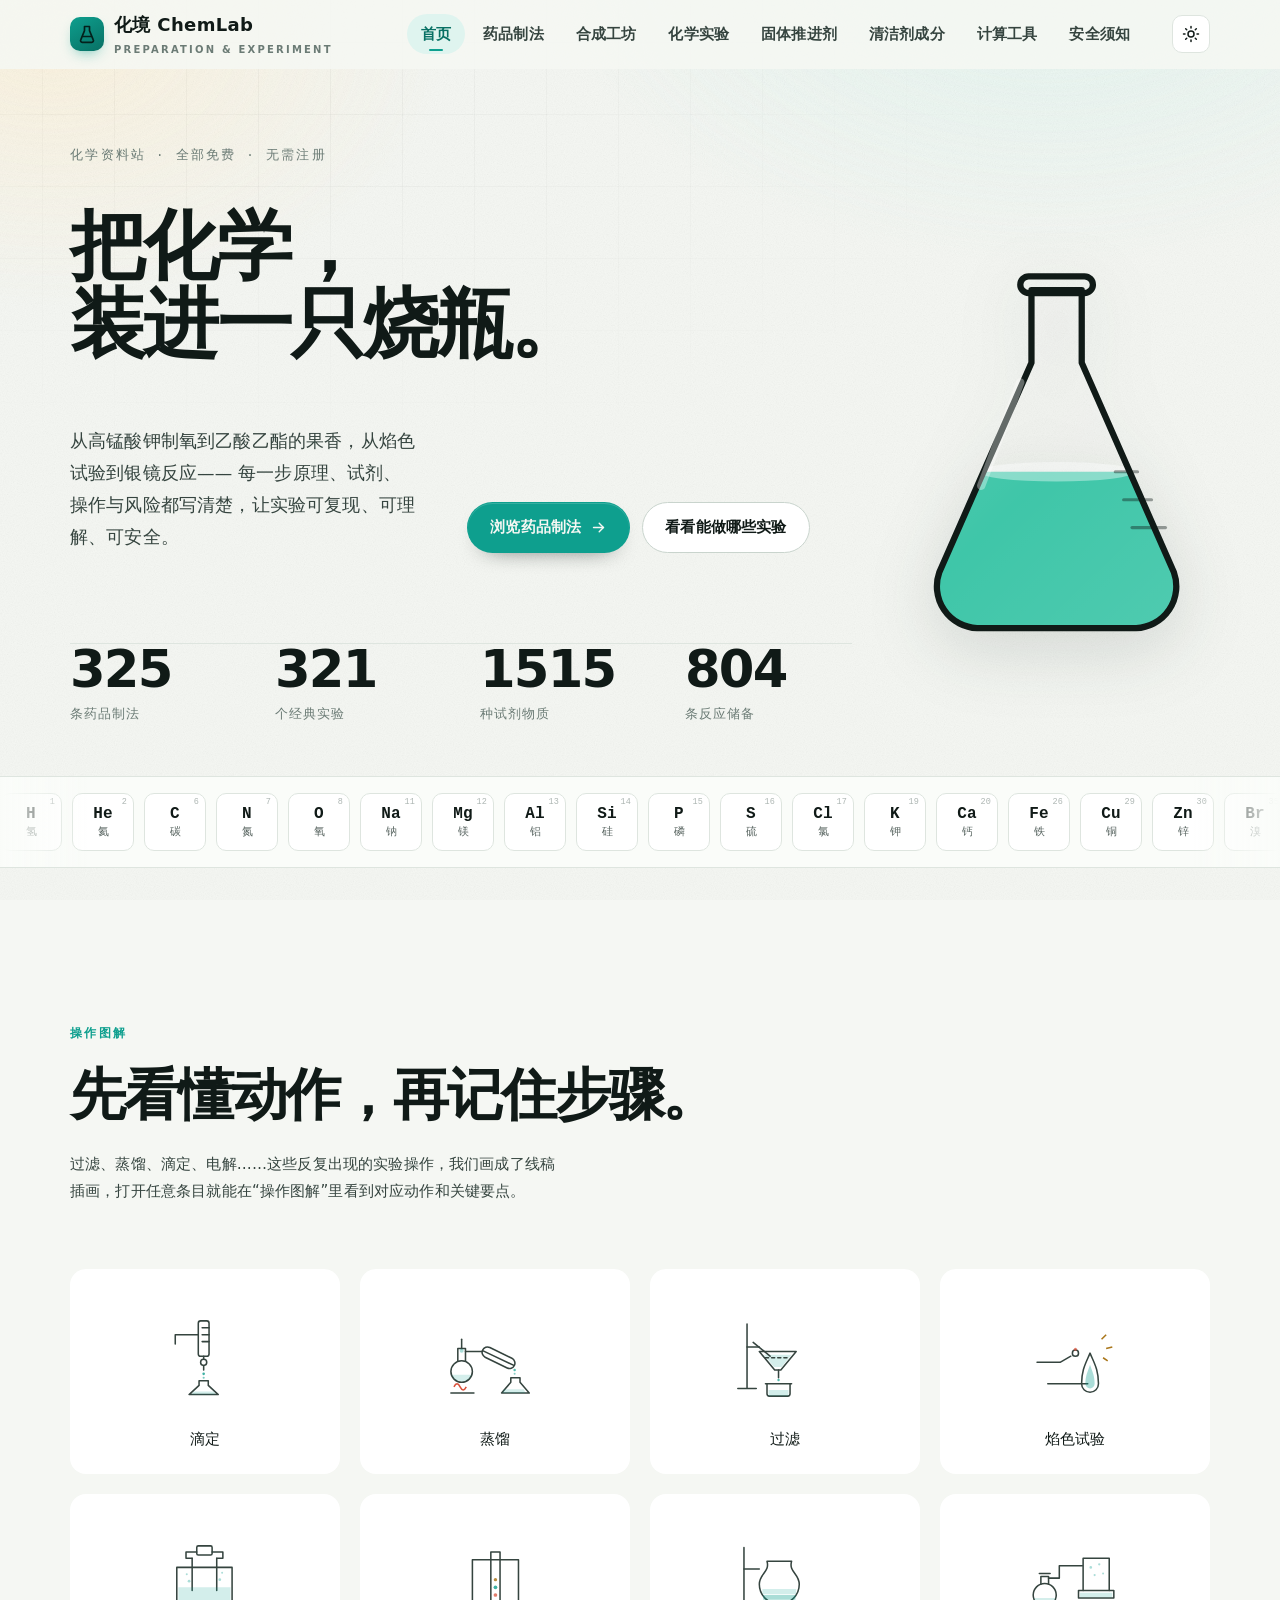
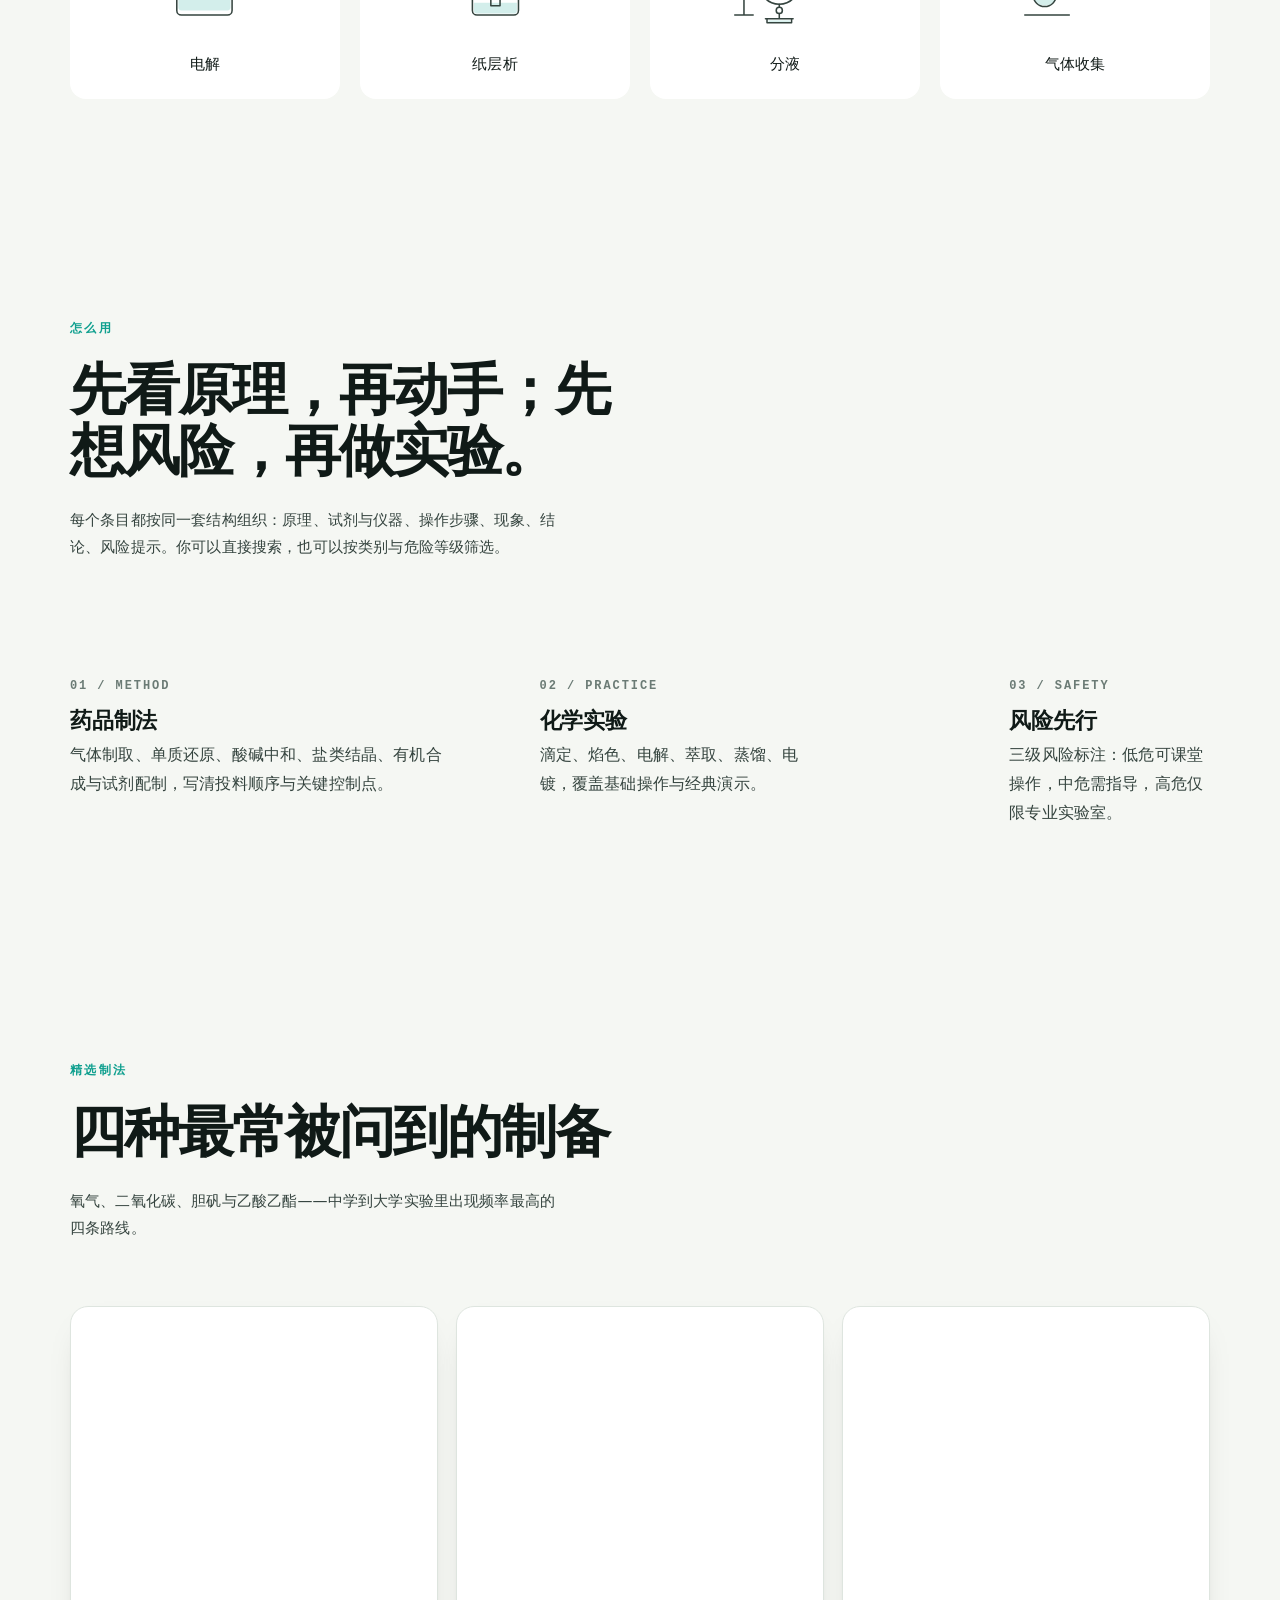
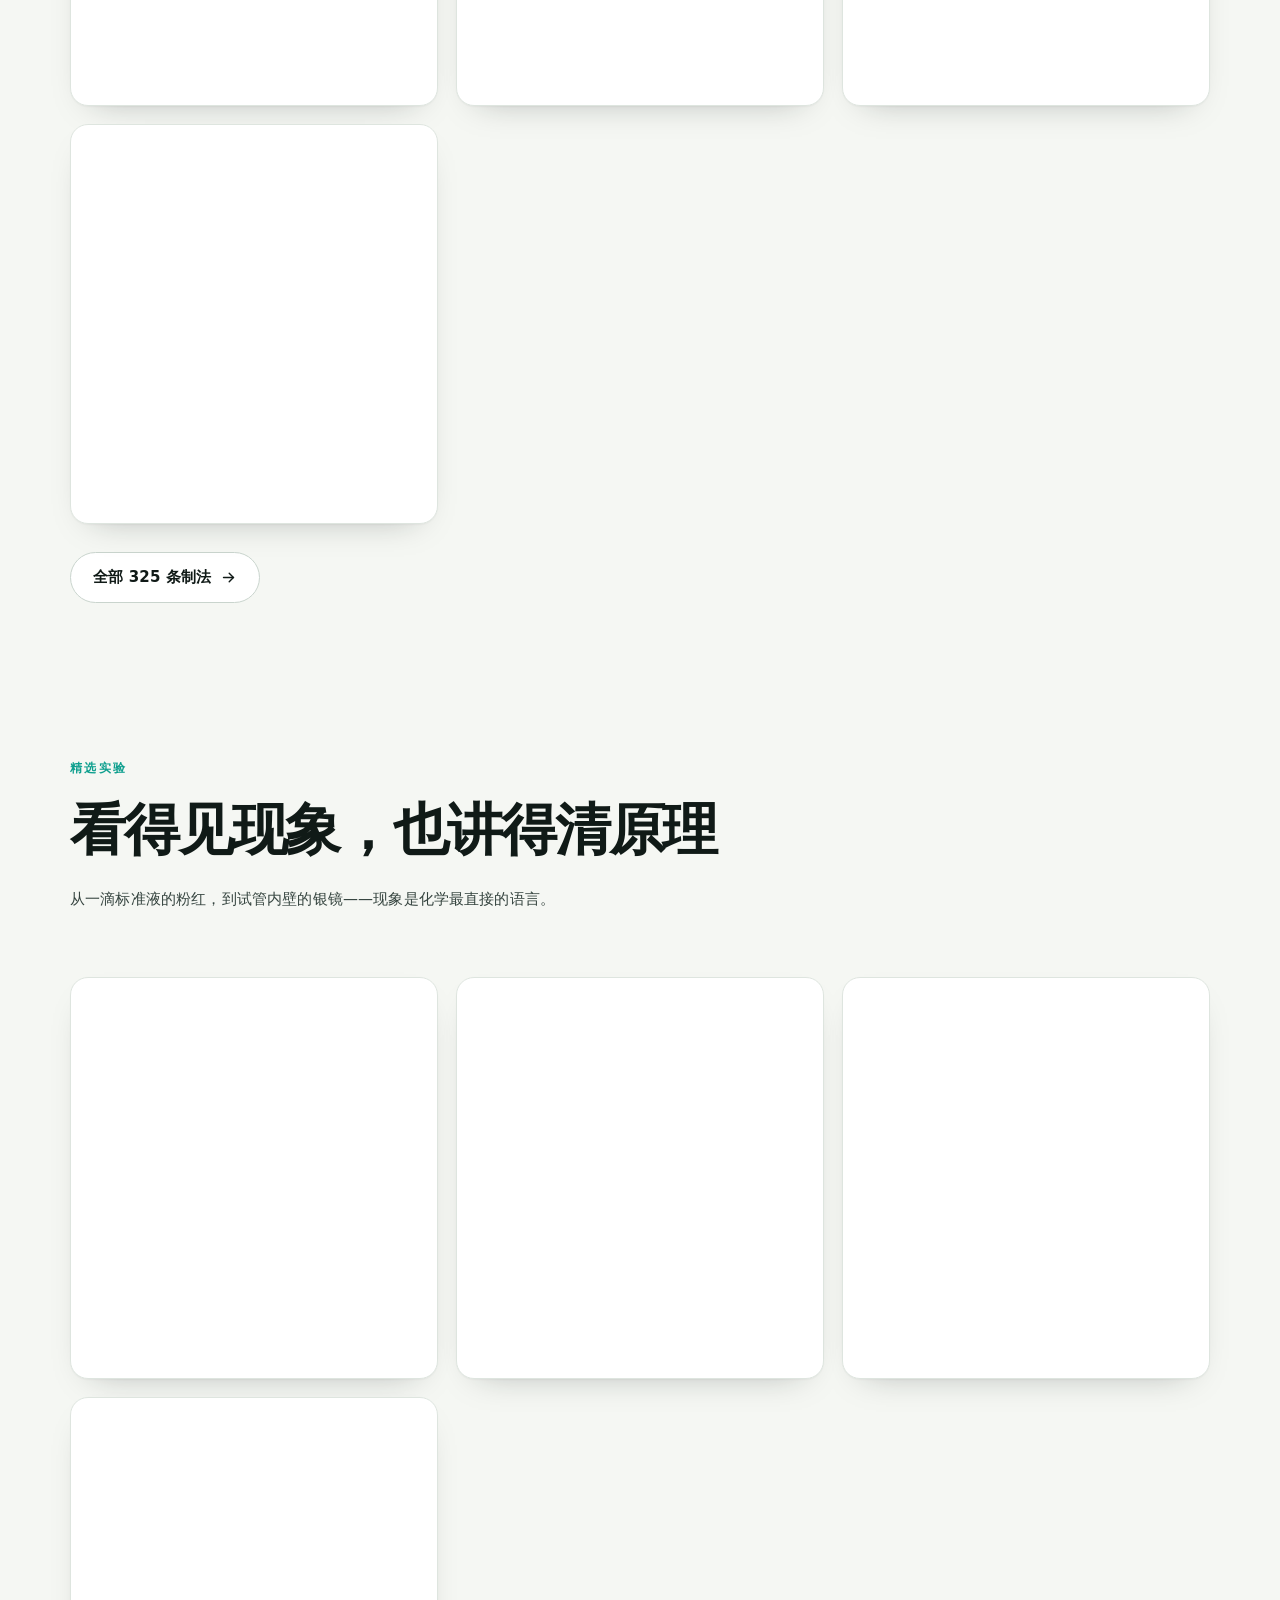
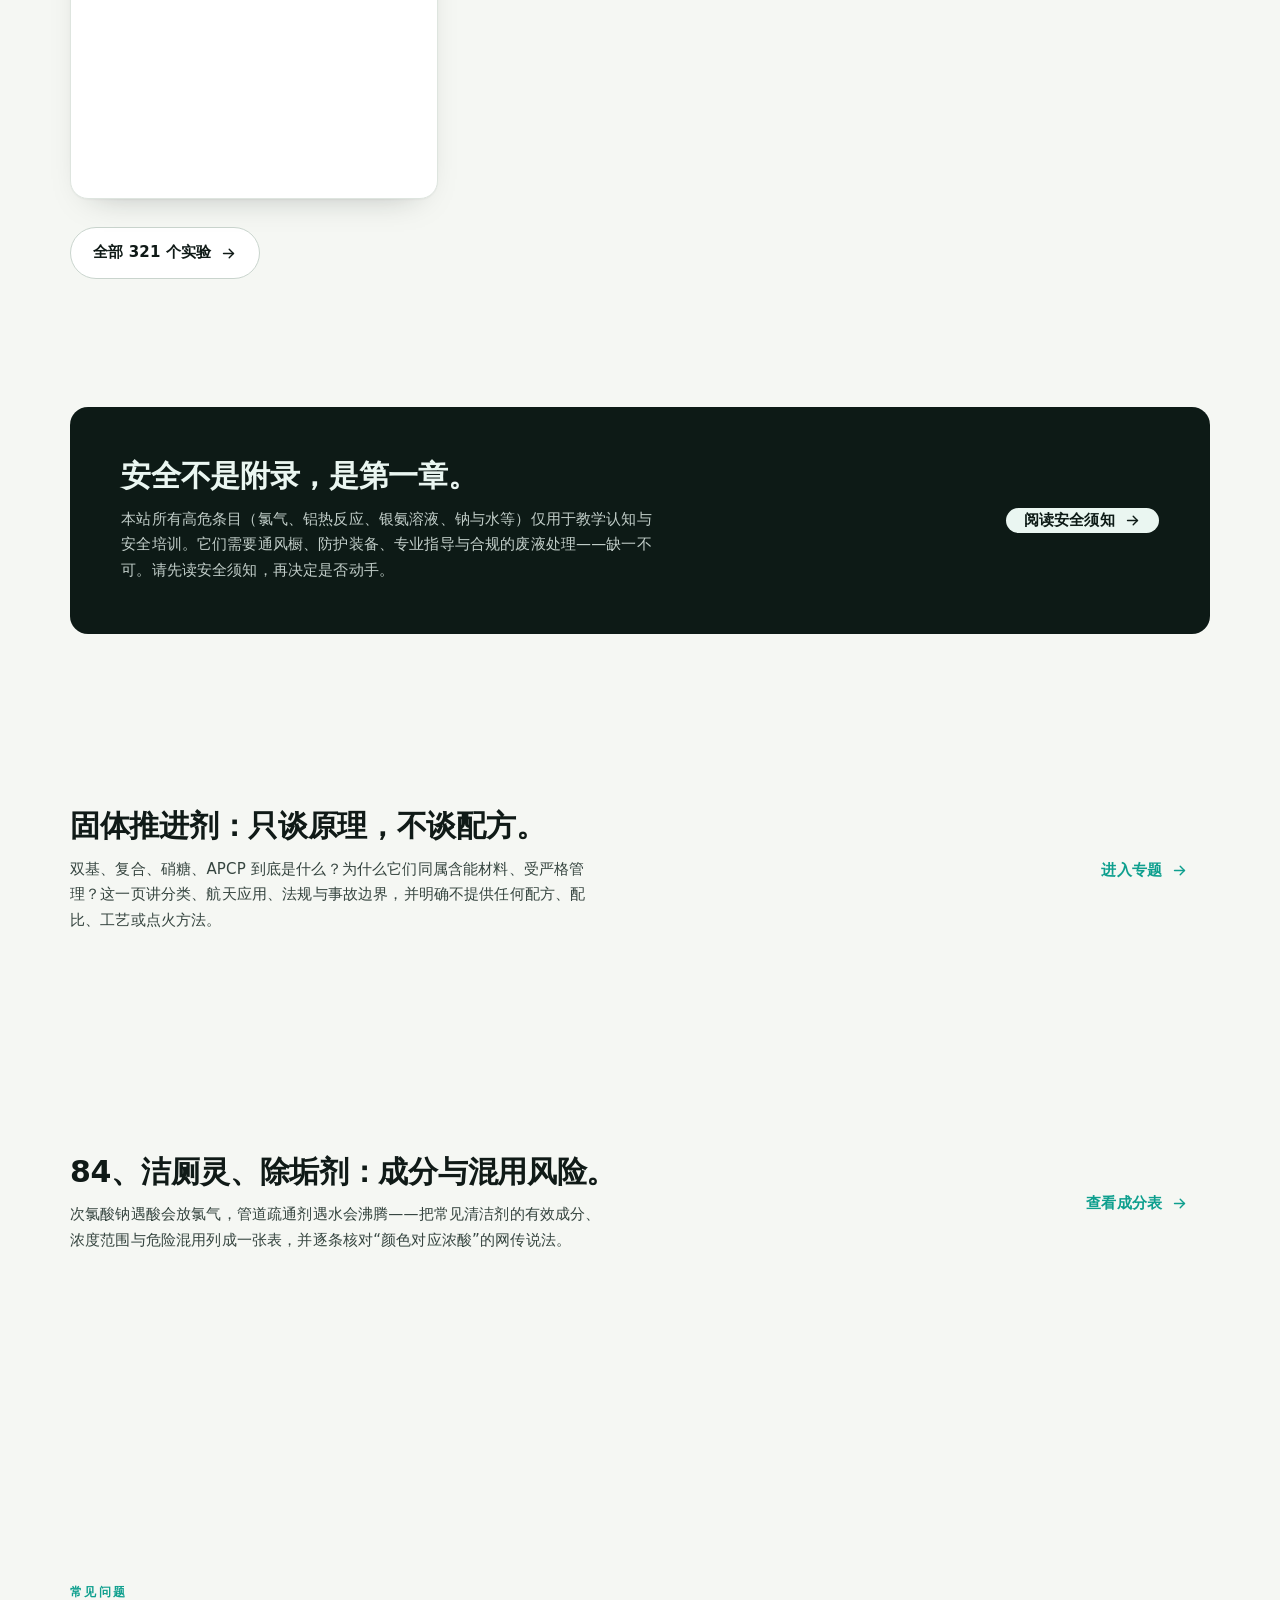
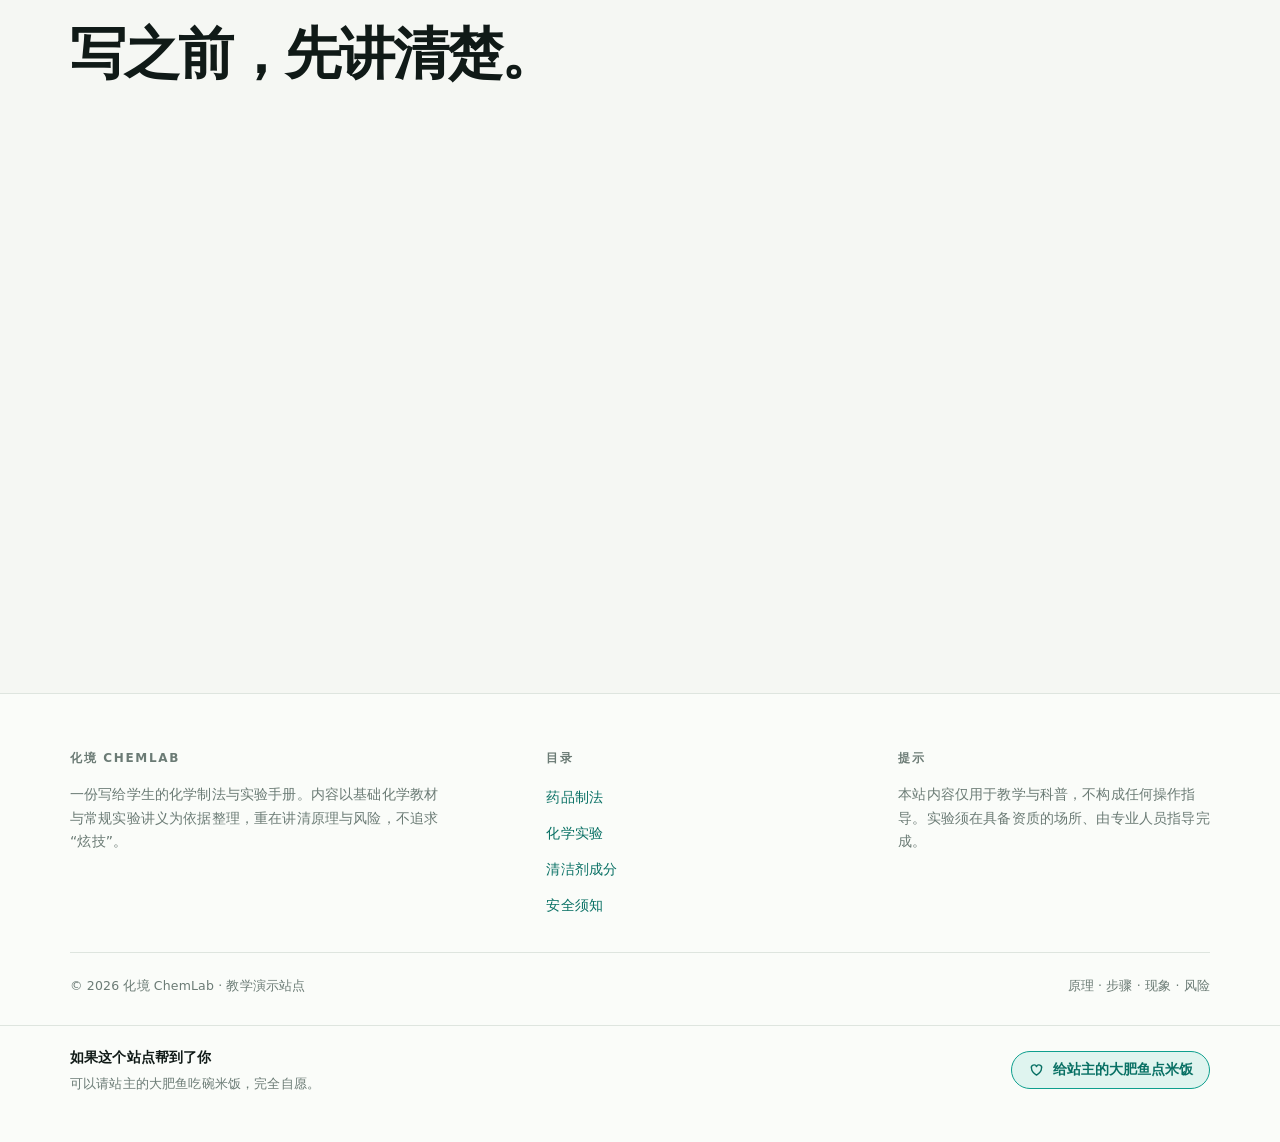
==== commit 683d7a50: "Add files via upload" ====
--- a/index.html
+++ b/index.html
@@ -17,8 +17,8 @@
   })();
 </script>
 <link rel="preconnect" href="https://hm.baidu.com" crossorigin>
-<link rel="stylesheet" href="assets/style.css">
-  <script src="assets/analytics.js" defer></script>
+<link rel="stylesheet" href="assets/style.css?v=20261115b">
+  <script src="assets/analytics.js?v=20261115b" defer></script>
   <meta name="theme-color" content="#0e9f8e">
   <meta name="color-scheme" content="light dark">
   <link rel="canonical" href="https://chemlab.icu/">
@@ -68,15 +68,12 @@
 
   <!-- ============ 英雄区 ============ -->
   <section class="hero hero-sentence">
-    <div class="wrap">
+    <div class="wrap hero-grid">
+      <div class="hero-copy">
       <p class="hero-kicker">化学资料站 · 全部免费 · 无需注册</p>
       <h1 class="sentence">
         <span>把化学，</span>
-        <span>装进一只<svg class="s-glyph" viewBox="0 0 200 270" aria-hidden="true" focusable="false">
-          <path d="M85 16H115V64L163 208A24 24 0 0 1 141 242H59A24 24 0 0 1 37 208L85 64Z" fill="none" stroke="currentColor" stroke-width="11" stroke-linejoin="round"/>
-          <path d="M62 178h76l22 30a24 24 0 0 1-19 34H59a24 24 0 0 1-19-34Z" fill="var(--accent)" opacity=".28"/>
-          <path d="M60 214h80" stroke="currentColor" stroke-width="11" opacity=".45" stroke-linecap="round"/>
-        </svg>烧瓶。</span>
+        <span>装进一只烧瓶。</span>
       </h1>
 
       <div class="hero-tail">
@@ -99,6 +96,57 @@
         <div><dt>种试剂物质</dt><dd>1515</dd></div>
         <div><dt>条反应储备</dt><dd>804</dd></div>
       </dl>
+      </div>
+
+      <!-- 锥形瓶：每 6 秒摇一次并换色（纯 CSS 动画 + 内联 SVG，无图片） -->
+      <div class="hero-flask" aria-hidden="true">
+        <svg class="flask-svg" viewBox="0 0 220 300" role="presentation">
+          <defs>
+            <clipPath id="flaskInterior">
+              <path d="M92 46h36v52l66 150a30 30 0 0 1-27 40H53a30 30 0 0 1-27-40l66-150z"/>
+            </clipPath>
+            <linearGradient id="flaskGlass" x1=".18" y1="0" x2=".86" y2="1">
+              <stop offset="0" stop-color="#ffffff" stop-opacity=".16"/>
+              <stop offset=".5" stop-color="#ffffff" stop-opacity=".05"/>
+              <stop offset="1" stop-color="#ffffff" stop-opacity=".12"/>
+            </linearGradient>
+          </defs>
+
+          <g class="flask-shake">
+            <!-- 液体：矩形裁进瓶身内轮廓，底部自然贴合锥形 -->
+            <g clip-path="url(#flaskInterior)">
+              <rect class="flask-liquid" x="8" y="176" width="204" height="140"/>
+              <ellipse class="flask-surface" cx="110" cy="176" rx="56" ry="7"/>
+              <g class="flask-bubbles">
+                <circle cx="86" cy="220" r="3.6"/>
+                <circle cx="110" cy="238" r="2.8"/>
+                <circle cx="132" cy="216" r="3.2"/>
+                <circle cx="150" cy="242" r="2.4"/>
+                <circle cx="98" cy="256" r="2.2"/>
+              </g>
+            </g>
+
+            <!-- 玻璃瓶身 -->
+            <path class="flask-body"
+                  d="M92 46h36v52l66 150a30 30 0 0 1-27 40H53a30 30 0 0 1-27-40l66-150z"
+                  fill="url(#flaskGlass)" stroke="currentColor" stroke-width="4.5" stroke-linejoin="round"/>
+
+            <!-- 瓶口（开口圈） -->
+            <path class="flask-rim" d="M90 36h40a6 6 0 0 1 0 12H90a6 6 0 0 1 0-12z"
+                  fill="none" stroke="currentColor" stroke-width="4.5" stroke-linejoin="round"/>
+
+            <!-- 刻度线 -->
+            <g class="flask-ticks" stroke="currentColor" stroke-width="2.2" stroke-linecap="round" opacity=".4">
+              <path d="M152 176h16"/>
+              <path d="M158 196h20"/>
+              <path d="M164 216h24"/>
+            </g>
+
+            <!-- 玻璃高光 -->
+            <path class="flask-gloss" d="M84 112 56 186" stroke="#fff" stroke-width="6" stroke-linecap="round" opacity=".35" fill="none"/>
+          </g>
+        </svg>
+      </div>
     </div>
   </section>
 
@@ -286,9 +334,9 @@
     </div>
   </div>
 </footer>
-  <script src="assets/data-home.js" defer></script>
-<script src="assets/add-content.js" defer></script>
-<script src="assets/art.js" defer></script>
-<script src="assets/app.js" defer></script>
+  <script src="assets/data-home.js?v=20261115b" defer></script>
+<script src="assets/add-content.js?v=20261115b" defer></script>
+<script src="assets/art.js?v=20261115b" defer></script>
+<script src="assets/app.js?v=20261115b" defer></script>
 </body>
 </html>
--- a/assets/style.css
+++ b/assets/style.css
@@ -1423,14 +1423,14 @@
 }
 .prov-curated { background: rgba(93, 156, 236, 0.14); color: #4d8ede; }
 .prov-popular { background: rgba(217, 155, 62, 0.16); color: #bf8524; }
-.prov-high { background: rgba(214, 86, 86, 0.16); color: #cf4f4f; }
+.prov-high { background: rgba(214, 86, 86, 0.16); color: #cf4f4f; }
 
 /* perf: offscreen —— 长列表里屏幕外的条目跳过排版与绘制 */
 .card, .grid-item, .list-row { content-visibility: auto; contain-intrinsic-size: auto 132px; }
 .faq-item, .step-item { content-visibility: auto; contain-intrinsic-size: auto 72px; }
 
 /* 详情里「正在载入」的占位文字 */
-.body-text.muted { color: var(--text-3, #6b7480); font-style: italic; }
+.body-text.muted { color: var(--text-3, #6b7480); font-style: italic; }
 
 
 /* ============================================================
@@ -1882,7 +1882,7 @@
 @media (prefers-reduced-motion: reduce) {
   .hero h1 em::after { animation: none; transform: scaleX(1); }
   .btn, .card, .prep-card, .exp-card, .art-card { transition: none; }
-}
+}
 
 /* v3.1 · 手机首屏：烧瓶让位给标题 */
 @media (max-width: 640px) {
@@ -1891,7 +1891,7 @@
   .flask { width: min(100%, 176px); }
   .hero-stats { margin-top: 26px; }
   .hero-stats .num { font-size: 30px; }
-}
+}
 
 /* v3.2 · 操作图解：4 列成行，避免孤行 */
 .art-strip {
@@ -1905,12 +1905,12 @@
 
 @media (max-width: 560px) {
   .art-strip { grid-template-columns: repeat(2, minmax(0, 1fr)); }
-}
+}
 
 /* v3.3 · 留白收敛：小节间距更紧凑，避免内容稀疏时出现空洞 */
 :root { --space-section: clamp(56px, 6.4vw, 96px); }
 .section { padding: var(--space-section) 0; }
-.section-head::after { margin-top: 20px; }
+.section-head::after { margin-top: 20px; }
 
 /* v3.4 · 导航：中屏不再挤成两行（原断点 860px 太窄） */
 .nav-links a { white-space: nowrap; }
@@ -1922,7 +1922,7 @@
 @media (max-width: 1040px) {
   .nav-links { display: none; }
   .nav-toggle { display: grid; }
-}
+}
 
 /* v3.5 · 手机统计条：三项并排，不再折行 */
 @media (max-width: 640px) {
@@ -1936,7 +1936,7 @@
   .hero-stats .num { font-size: 26px; }
   .hero-stats > * + * { padding-left: 0; border-left: 0; }
   .hero-stats span { font-size: 12px; }
-}
+}
 
 
 /* v3.6 · 首屏第三个入口改为文字链 */
@@ -2005,7 +2005,7 @@
 .steps li:hover::before { color: var(--bg); background: var(--accent-deep); }
 
 /* v3.8 · 文字链独占一行，不与按钮抢行 */
-.hero-actions .hero-link { flex-basis: 100%; margin-top: 4px; }
+.hero-actions .hero-link { flex-basis: 100%; margin-top: 4px; }
 
 
 /* ============================================================
@@ -2084,7 +2084,7 @@
     letter-spacing: -0.01em;
   }
   .flask-stage { margin-bottom: 6px; }
-}
+}
 
 /* 平板：烧瓶别占掉半屏 */
 @media (max-width: 980px) {
@@ -2101,7 +2101,7 @@
   section { padding-block: clamp(38px, 8vw, 56px); }
   .section-head h2 { font-size: clamp(24px, 6.4vw, 30px); line-height: 1.25; }
   .section-head p { font-size: 14.5px; line-height: 1.75; }
-}
+}
 
 /* ---------- 元素条：三行内容不再被 62px 挤掉 ---------- */
 .el {
@@ -2119,17 +2119,17 @@
   .el b { font-size: 14px; }
   .el i { font-size: 9px; }
   .el span { font-size: 8.5px; }
-}
+}
 
 /* 元素条容器别把 68px 的方块裁掉 */
 .element-strip { padding: 16px 0; }
 .element-strip .el-row,
-.element-strip > div { height: auto; }
+.element-strip > div { height: auto; }
 
 /* 元素方块：中文名再大一点，不再被裁 */
 .el { height: 72px; overflow: visible; }
 .el span { font-size: 10px; color: var(--ink-2); opacity: .78; }
-.el i { opacity: .85; }
+.el i { opacity: .85; }
 
 /* ---------- 元素方块：两行（符号 + 中文名），序号移到右上角 ---------- */
 .el {
@@ -2372,7 +2372,7 @@
   .rule:nth-child(2), .rule:nth-child(3) { margin-left: 0; }
   .rule { grid-template-columns: minmax(0, 5ch) minmax(0, 1fr); }
   .faq-item p { margin-left: 0; }
-}
+}
 
 /* v4 修正：句子不换行、数字条去分隔线 */
 .sentence { font-size: clamp(40px, 7.4vw, 108px); }
@@ -2387,7 +2387,7 @@
 .hero-kicker { margin-bottom: clamp(20px, 3.4vw, 40px); }
 @media (max-width: 560px) {
   .sentence { font-size: clamp(30px, 8.6vw, 46px); }
-}
+}
 
 /* v4 强制：整句不断行 */
 .sentence span { white-space: nowrap !important; word-break: keep-all; }
@@ -2397,7 +2397,7 @@
   height: 0.92em;
   vertical-align: -0.1em;
   margin: 0 0.06em;
-}
+}
 
 /* v4 修正二：标题换行更稳、图解去卡片化 */
 .section-head h2 { text-wrap: balance; max-width: 26ch; }
@@ -2436,7 +2436,7 @@
 }
 @media (max-width: 720px) {
   .art-strip { grid-template-columns: repeat(2, minmax(0, 1fr)); }
-}
+}
 
 /* v4 修正三：标题宽度按字号算、图解去卡片 */
 .section-head { max-width: none; }
@@ -2465,12 +2465,12 @@
   font-size: 13.5px;
   letter-spacing: 0.04em;
   color: var(--muted);
-}
+}
 
 /* v4 修正四：标题按 em 计量、图解彻底去底 */
 .section-head h2 { max-width: 11.5em; text-wrap: balance; }
 .art-strip figure,
-.art-strip > * { background: transparent !important; border: 0 !important; }
+.art-strip > * { background: transparent !important; border: 0 !important; }
 
 /* v4 修正五：怎么用 —— 编号在标题上方，正文不再被挤成竖排 */
 .rule { display: block; }
@@ -2490,7 +2490,7 @@
 /* 去发丝线 */
 .section-head::before,
 .section-head::after { content: none !important; display: none !important; }
-.section-head { border: 0 !important; }
+.section-head { border: 0 !important; }
 
 /* v4 修正六：横幅整块实色（去渐变、去阴影） */
 .banner,
@@ -2510,7 +2510,7 @@
   background: var(--bg) !important;
   color: var(--ink) !important;
   border: 0 !important;
-}
+}
 
 /* v4 修正七：三条横幅 —— 只有安全那条反相，其余裸排 */
 .banner,
@@ -2537,7 +2537,7 @@
 .banner:has(a[href="safety.html"]) h2,
 .banner:has(a[href="safety.html"]) b { color: var(--bg) !important; }
 .banner:has(a[href="safety.html"]) p { color: var(--bg) !important; opacity: .8; }
-.banner:has(a[href="safety.html"]) .btn { background: var(--bg) !important; color: var(--ink) !important; padding: 0 18px !important; }
+.banner:has(a[href="safety.html"]) .btn { background: var(--bg) !important; color: var(--ink) !important; padding: 0 18px !important; }
 
 /* v4 修正八：横幅装饰去掉，安全条固定深色 */
 .banner::before, .banner::after { content: none !important; display: none !important; background: none !important; }
@@ -2556,7 +2556,7 @@
   color: #0d1a16 !important;
   padding: 0 18px !important;
   border-radius: 999px !important;
-}
+}
 
 /* v4 修正九：操作图解 —— 恢复体块感（实色块，不用描边） */
 .art-strip {
@@ -2605,7 +2605,7 @@
   .art-strip { grid-template-columns: repeat(2, minmax(0, 1fr)) !important; }
   .art-strip figure { min-height: 128px; padding: 18px !important; gap: 12px !important; }
   .art-strip figure svg { width: 40px !important; height: 40px !important; }
-}
+}
 
 /* v4 修正十：图解图标放大，成为块面的主角 */
 .art-strip figure { min-height: clamp(176px, 17vw, 220px) !important; gap: 20px !important; }
@@ -2617,7 +2617,7 @@
 @media (max-width: 720px) {
   .art-strip figure { min-height: 148px; }
   .art-strip figure svg { width: 64px !important; height: 64px !important; }
-}
+}
 
 /* v4 修正十一：图解再放大一档，块面收紧 */
 .art-strip figure { min-height: clamp(186px, 16vw, 214px) !important; gap: 14px !important; padding: 18px !important; }
@@ -2625,4 +2625,121 @@
   width: clamp(96px, 9.6vw, 132px) !important;
   height: clamp(96px, 9.6vw, 132px) !important;
   overflow: visible;
-}
+}
+
+
+
+/* =================================================================
+   首屏锥形瓶：每 6 秒摇一次，摇完换一种液体颜色
+   （纯 CSS 动画 + 内联 SVG，不加载图片）
+   ================================================================= */
+.hero-sentence .hero-grid {
+  display: grid;
+  grid-template-columns: minmax(0, 1fr) clamp(190px, 24vw, 320px);
+  gap: clamp(20px, 4vw, 64px);
+  align-items: center;
+}
+.hero-sentence .hero-copy { min-width: 0; }
+
+.hero-flask {
+  position: relative;
+  display: flex;
+  flex-direction: column;
+  align-items: center;
+  gap: 14px;
+  justify-self: center;
+  width: 100%;
+  max-width: 320px;
+  color: var(--ink);
+}
+
+.flask-svg {
+  width: 100%;
+  height: auto;
+  overflow: visible;
+  filter: drop-shadow(0 18px 34px rgba(24, 45, 38, .14));
+}
+
+/* 摇一摇：一次性动作，循环周期 6s */
+.flask-shake {
+  transform-origin: 50% 94%;
+  animation: flaskShake 6s cubic-bezier(.36, .07, .19, .97) infinite;
+}
+@keyframes flaskShake {
+  0%, 58%, 100% { transform: rotate(0deg) translateY(0); }
+  63% { transform: rotate(-3.4deg) translateY(-2px); }
+  68% { transform: rotate(3.2deg) translateY(0); }
+  73% { transform: rotate(-2.4deg) translateY(-1px); }
+  78% { transform: rotate(1.7deg) translateY(0); }
+  83% { transform: rotate(-0.9deg); }
+  88% { transform: rotate(0.4deg); }
+  92% { transform: rotate(0deg); }
+}
+
+/* 液体：24s 走完四种颜色，每次变色都紧跟在摇匀之后（6.5s / 12.5s / 18.5s） */
+.flask-liquid {
+  fill: #35c3a4;
+  animation: flaskColor 24s linear infinite;
+}
+@keyframes flaskColor {
+  0%, 26%      { fill: #35c3a4; }   /* 青绿 */
+  27%, 51%     { fill: #3b8ef0; }   /* 胆矾蓝 */
+  52%, 76%     { fill: #8b5cf6; }   /* 高锰酸钾紫 */
+  77%, 96%     { fill: #e0a13c; }   /* 琥珀 */
+  100%         { fill: #35c3a4; }
+}
+
+/* 液面：比液体浅一档，跟着一起换色 */
+.flask-surface {
+  fill: currentColor;
+  opacity: .16;
+  animation: flaskSurface 24s linear infinite;
+}
+@keyframes flaskSurface {
+  0%, 26%      { opacity: .18; }
+  27%, 51%     { opacity: .20; }
+  52%, 76%     { opacity: .16; }
+  77%, 96%     { opacity: .22; }
+  100%         { opacity: .18; }
+}
+
+/* 气泡：只在摇晃那段时间浮起来 */
+.flask-bubbles circle {
+  fill: #ffffff;
+  opacity: 0;
+  animation: flaskBubble 6s ease-in-out infinite;
+}
+.flask-bubbles circle:nth-child(1) { animation-delay: .10s; }
+.flask-bubbles circle:nth-child(2) { animation-delay: .28s; }
+.flask-bubbles circle:nth-child(3) { animation-delay: .18s; }
+.flask-bubbles circle:nth-child(4) { animation-delay: .36s; }
+.flask-bubbles circle:nth-child(5) { animation-delay: .05s; }
+@keyframes flaskBubble {
+  0%, 58% { opacity: 0; transform: translateY(0); }
+  62%     { opacity: .85; }
+  88%     { opacity: 0; transform: translateY(-34px); }
+  100%    { opacity: 0; transform: translateY(0); }
+}
+
+@media (max-width: 980px) {
+  .hero-sentence .hero-grid { grid-template-columns: minmax(0, 1fr); }
+  .hero-flask { order: 2; max-width: 220px; margin-top: 6px; }
+}
+@media (max-width: 560px) {
+  .hero-flask { max-width: 160px; }
+}
+
+@media (prefers-reduced-motion: reduce) {
+  .flask-shake,
+  .flask-liquid,
+  .flask-surface,
+  .flask-bubbles circle { animation: none !important; }
+  .flask-bubbles circle { opacity: .5; }
+}
+
+/* 液面：改成白色高光，跟液体颜色无关（原来用 currentColor 在浅色下发灰） */
+.hero-flask .flask-surface {
+  fill: #ffffff !important;
+  opacity: .38 !important;
+  animation: none !important;
+}
